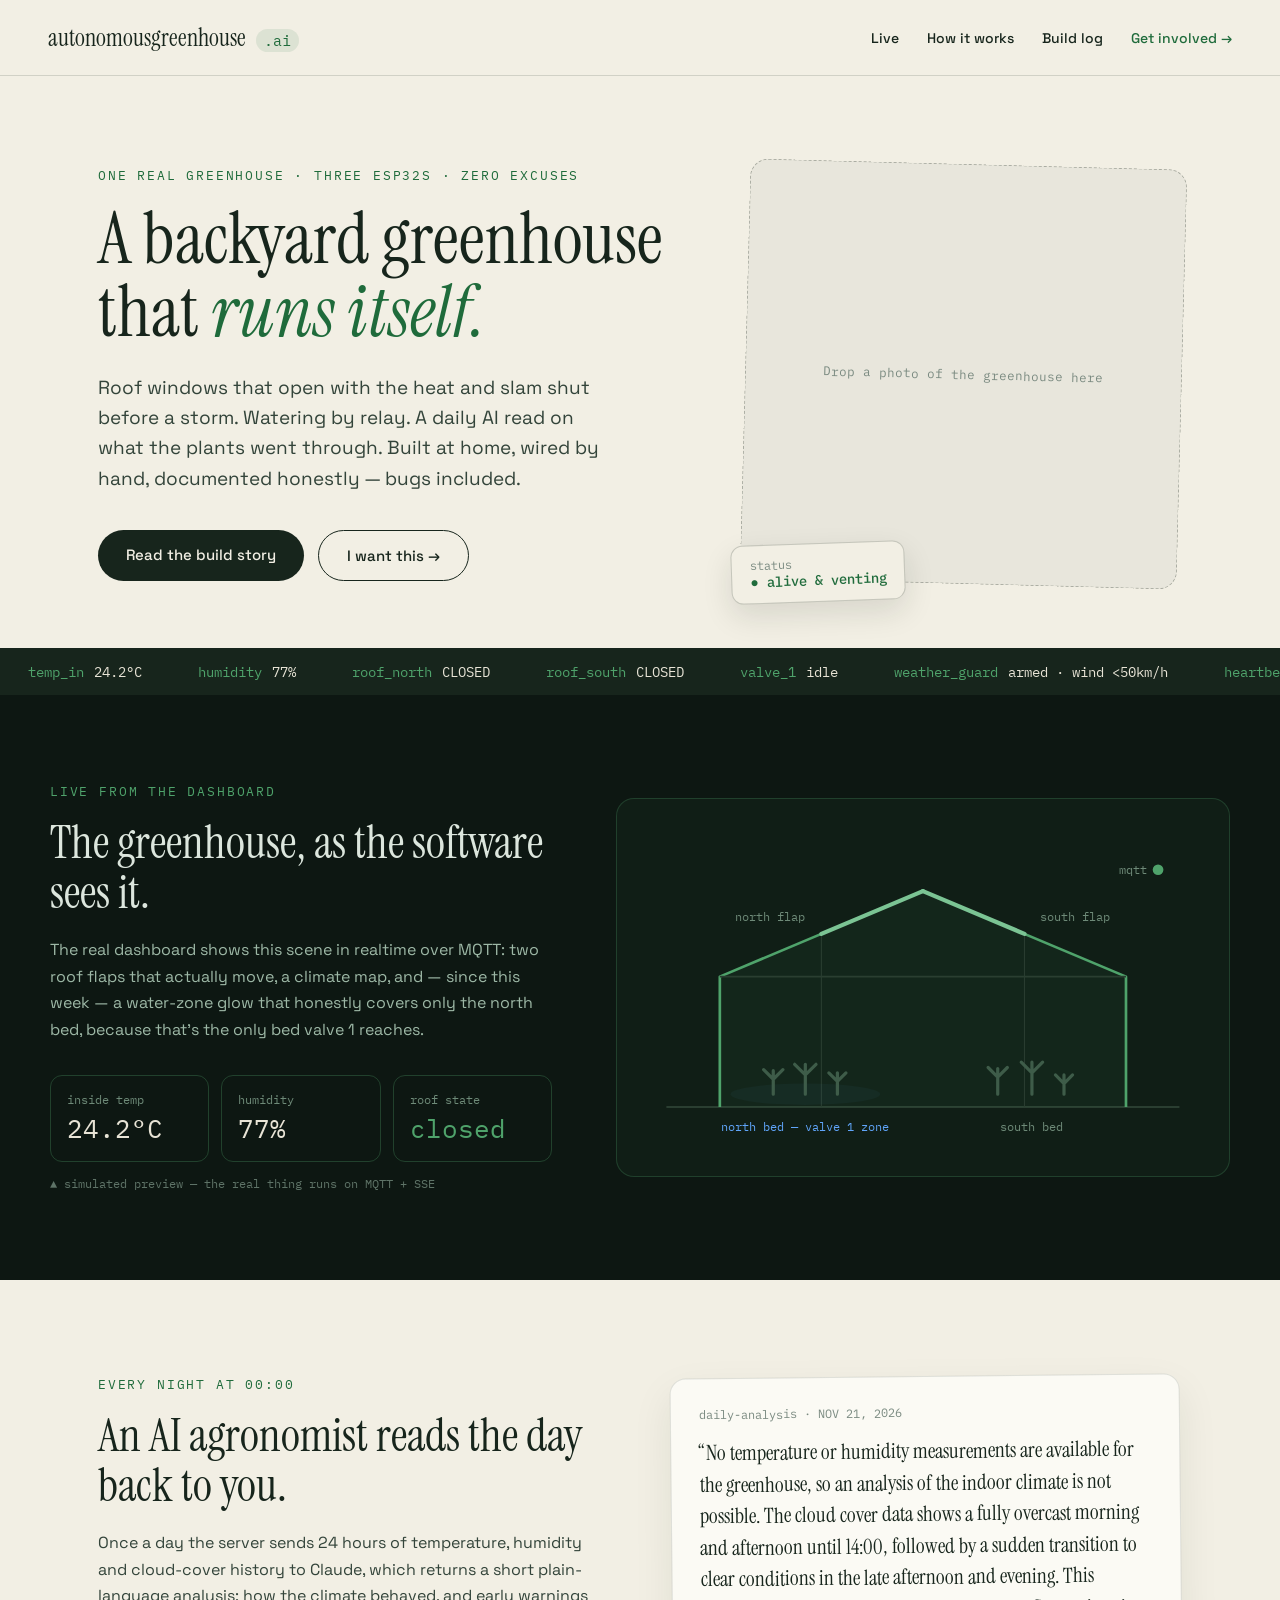
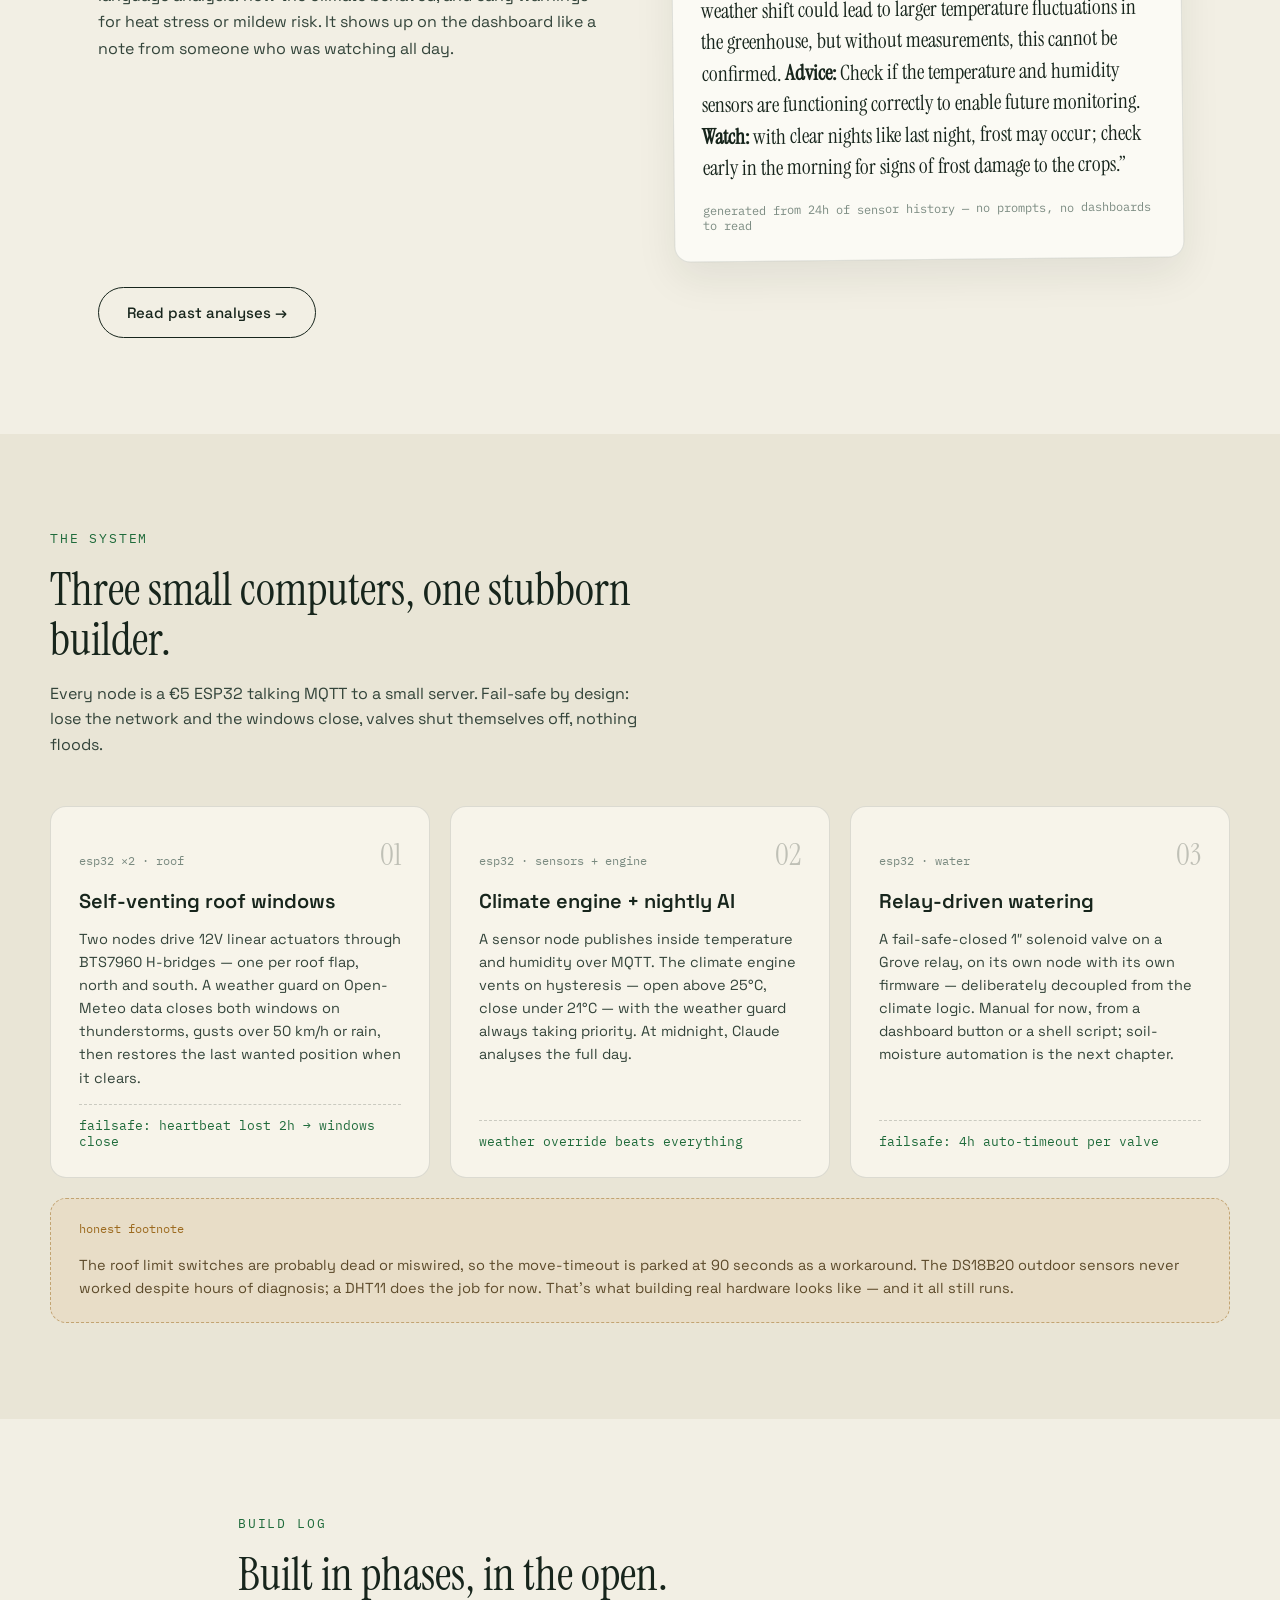
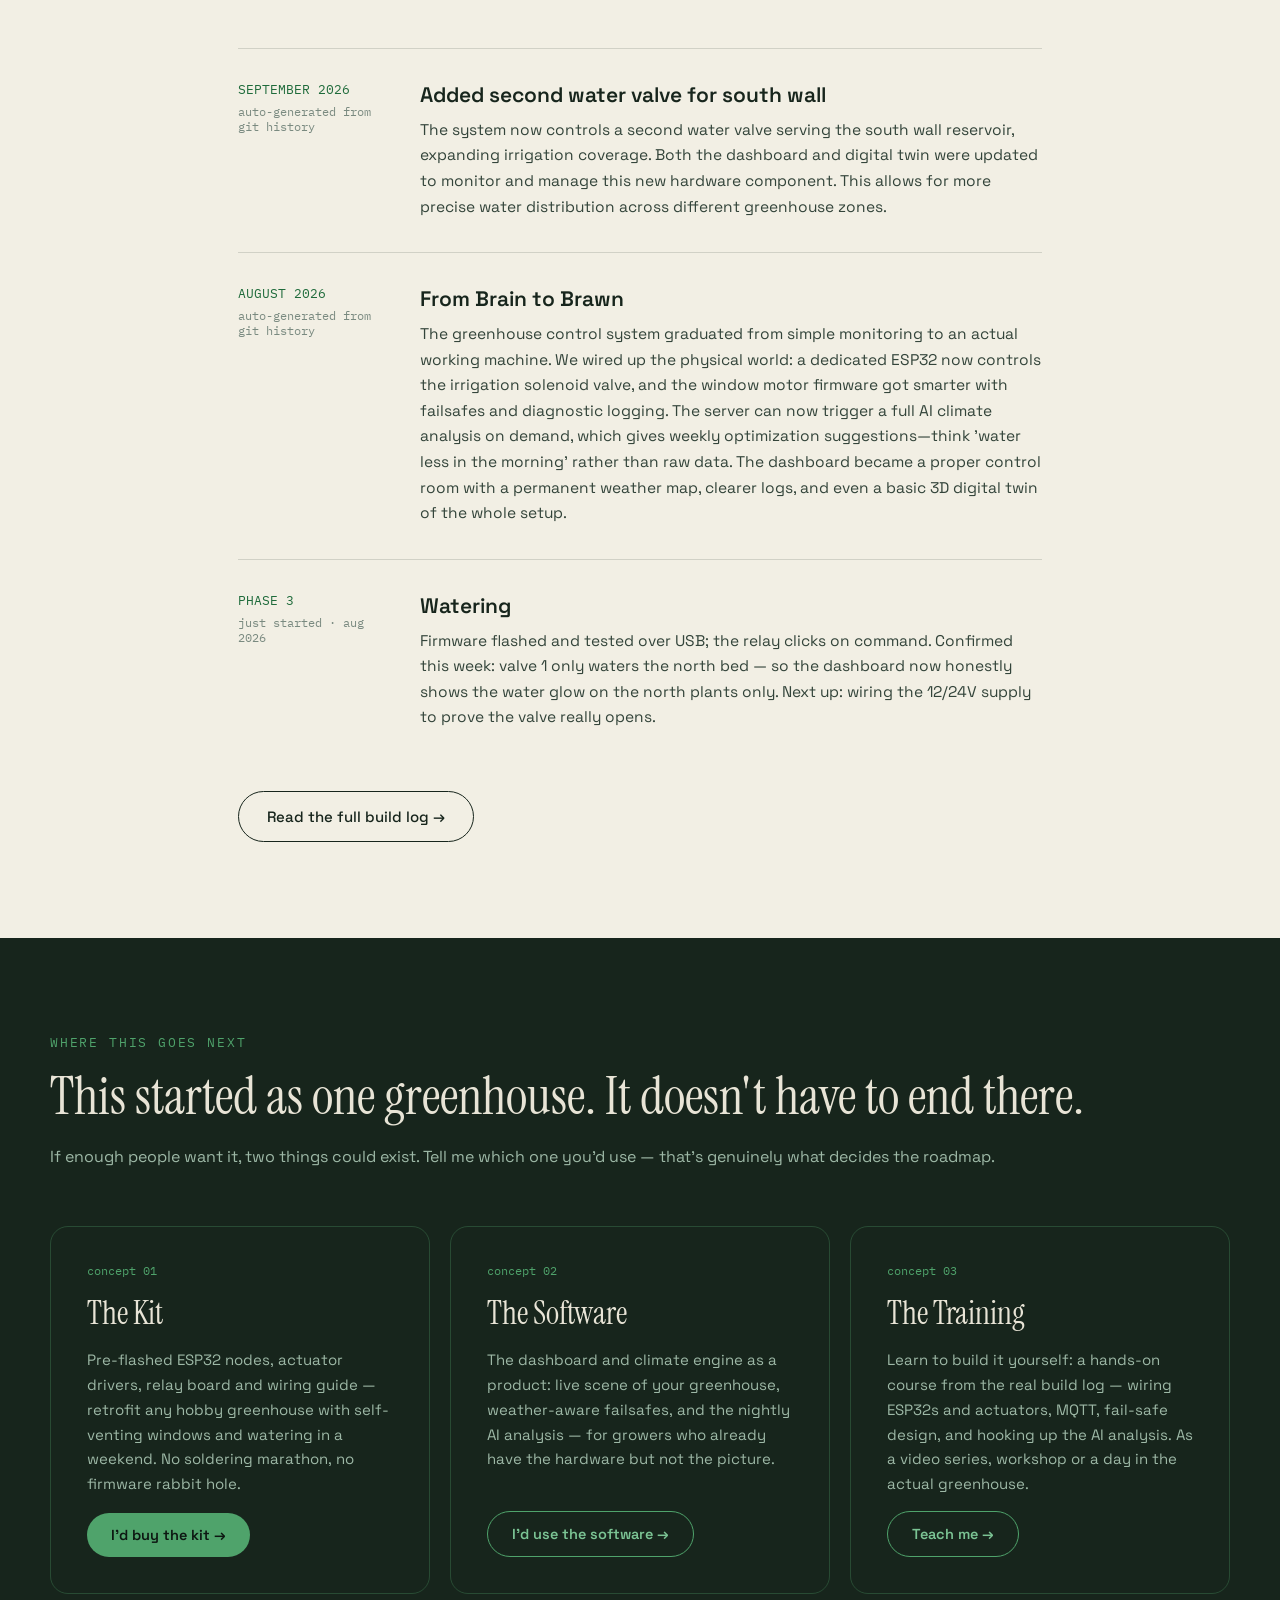
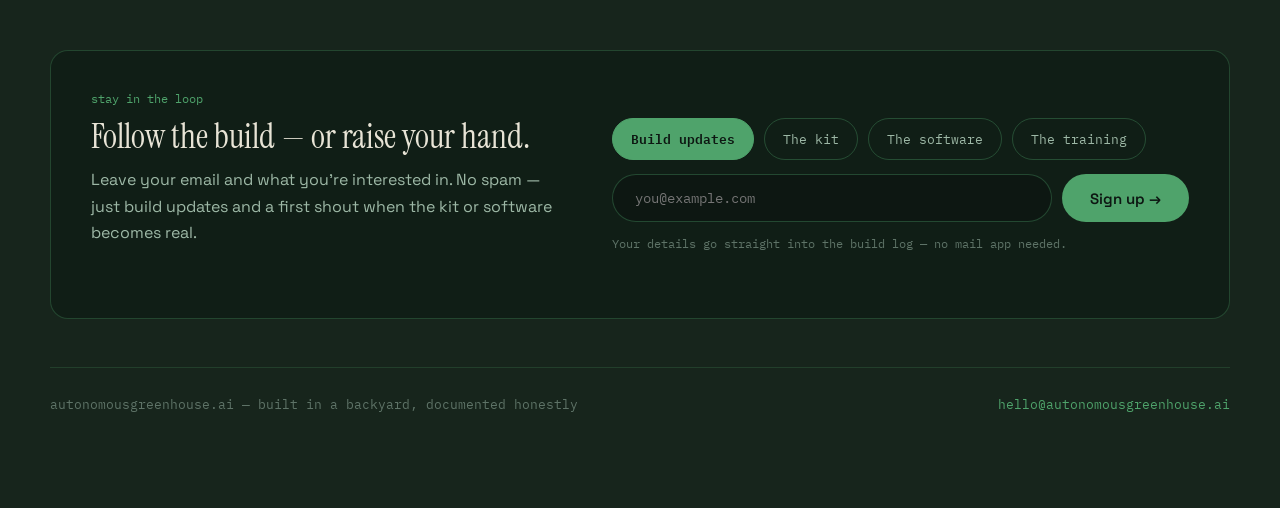
==== index.html @ 5a62bee2 "Daily AI analysis: NOV 21, 2026" ====
<!doctype html>
<html lang="en">
<head>
<meta charset="utf-8">
<meta name="viewport" content="width=device-width, initial-scale=1">
<title>autonomousgreenhouse.ai — a greenhouse that runs itself</title>
<meta name="description" content="A backyard greenhouse that runs itself: roof windows that open with the heat and close before a storm, relay-driven watering, and a daily AI read on what the plants went through. Built at home with three ESP32s, documented honestly — bugs included.">
<link rel="canonical" href="https://autonomousgreenhouse.ai/">
<meta property="og:type" content="website">
<meta property="og:site_name" content="autonomousgreenhouse.ai">
<meta property="og:url" content="https://autonomousgreenhouse.ai/">
<meta property="og:title" content="autonomousgreenhouse.ai — a greenhouse that runs itself">
<meta property="og:description" content="A backyard greenhouse that runs itself: roof windows that open with the heat and close before a storm, relay-driven watering, and a daily AI read on what the plants went through. Built at home with three ESP32s, documented honestly — bugs included.">
<meta name="twitter:card" content="summary">
<meta name="twitter:title" content="autonomousgreenhouse.ai — a greenhouse that runs itself">
<meta name="twitter:description" content="A backyard greenhouse that runs itself: roof windows that open with the heat and close before a storm, relay-driven watering, and a daily AI read on what the plants went through.">
<link rel="icon" href="favicon.svg" type="image/svg+xml">
<link rel="preconnect" href="https://fonts.googleapis.com">
<link href="https://fonts.googleapis.com/css2?family=Instrument+Serif:ital@0;1&family=Space+Grotesk:wght@400;500;600&family=IBM+Plex+Mono:wght@400;500&display=swap" rel="stylesheet">
<link rel="stylesheet" href="css/style.css">
<script type="application/ld+json">
{
  "@context": "https://schema.org",
  "@type": "WebSite",
  "name": "autonomousgreenhouse.ai",
  "url": "https://autonomousgreenhouse.ai/",
  "description": "A backyard greenhouse that runs itself: roof windows that open with the heat and close before a storm, relay-driven watering, and a daily AI read on what the plants went through. Built at home with three ESP32s, documented honestly — bugs included.",
  "inLanguage": "en",
  "author": {
    "@type": "Person",
    "name": "autonomousgreenhouse.ai builder",
    "email": "hello@autonomousgreenhouse.ai"
  }
}
</script>
</head>
<body>

<!-- ============ NAV ============ -->
<nav class="nav">
  <div class="wordmark"><span class="wordmark-serif">autonomousgreenhouse</span><span class="wordmark-pill">.ai</span></div>
  <div class="nav-links">
    <a href="#live">Live</a>
    <a href="#how">How it works</a>
    <a href="#log">Build log</a>
    <a href="#future" class="accent">Get involved &rarr;</a>
  </div>
</nav>

<!-- ============ HERO ============ -->
<section class="hero">
  <div class="hero-grid">
    <div>
      <div class="eyebrow">One real greenhouse &middot; three ESP32s &middot; zero excuses</div>
      <h1>A backyard greenhouse that <em>runs itself.</em></h1>
      <p class="lead">Roof windows that open with the heat and slam shut before a storm. Watering by relay. A daily AI read on what the plants went through. Built at home, wired by hand, documented honestly — bugs included.</p>
      <div class="cta-row">
        <a href="#log" class="btn btn-solid">Read the build story</a>
        <a href="#future" class="btn btn-outline">I want this &rarr;</a>
      </div>
    </div>
    <div class="hero-photo-wrap">
      <div class="hero-photo-frame">
        <div class="img-placeholder" data-caption="Drop a photo of the greenhouse here"></div>
      </div>
      <div class="status-badge">
        <div class="status-badge-k">status</div>
        <div class="status-badge-v">&#9679; alive &amp; venting</div>
      </div>
    </div>
  </div>
</section>

<!-- ============ TICKER ============ -->
<div class="ticker">
  <div class="ticker-track" id="ticker-track">
    <!-- populated by js/main.js, duplicated for seamless loop -->
  </div>
</div>

<!-- ============ LIVE SCENE ============ -->
<section id="live" class="live-scene">
  <div class="live-grid">
    <div>
      <div class="eyebrow eyebrow-dark">Live from the dashboard</div>
      <h2>The greenhouse, as the software sees it.</h2>
      <p class="body-dark">The real dashboard shows this scene in realtime over MQTT: two roof flaps that actually move, a climate map, and — since this week — a water-zone glow that honestly covers only the north bed, because that's the only bed valve&nbsp;1 reaches.</p>
      <div class="metrics-row">
        <div class="metric-tile">
          <div class="metric-k">inside temp</div>
          <div class="metric-v" id="metric-temp">–°C</div>
        </div>
        <div class="metric-tile">
          <div class="metric-k">humidity</div>
          <div class="metric-v" id="metric-hum">–%</div>
        </div>
        <div class="metric-tile">
          <div class="metric-k">roof state</div>
          <div class="metric-v metric-v-accent" id="metric-roof">–</div>
        </div>
      </div>
      <div class="sim-note">&#9650; simulated preview — the real thing runs on MQTT + SSE</div>
    </div>
    <div class="scene-panel">
      <svg viewBox="0 0 520 300" class="scene-svg" role="img" aria-labelledby="scene-svg-title scene-svg-desc">
        <title id="scene-svg-title">Live greenhouse dashboard scene</title>
        <desc id="scene-svg-desc">Diagram of the greenhouse roof with north and south flaps, a water zone over the north bed fed by valve 1, and an MQTT connection indicator.</desc>
        <line x1="20" y1="262" x2="500" y2="262" stroke="#2A3E31" stroke-width="2"/>
        <path d="M70 262 L70 140 L260 60 L450 140 L450 262" fill="rgba(79,163,107,0.06)" stroke="#4FA36B" stroke-width="2.5" stroke-linejoin="round"/>
        <line x1="70" y1="140" x2="450" y2="140" stroke="#2A3E31" stroke-width="1.5"/>
        <line x1="165" y1="100" x2="165" y2="262" stroke="#2A3E31" stroke-width="1"/>
        <line x1="355" y1="100" x2="355" y2="262" stroke="#2A3E31" stroke-width="1"/>
        <g id="flap-north" transform="rotate(0 260 60)"><line x1="260" y1="60" x2="165" y2="100" stroke="#7BC494" stroke-width="4" stroke-linecap="round"/></g>
        <g id="flap-south" transform="rotate(0 260 60)"><line x1="260" y1="60" x2="355" y2="100" stroke="#7BC494" stroke-width="4" stroke-linecap="round"/></g>
        <text x="150" y="88" fill="#6E8A78" font-family="IBM Plex Mono" font-size="11" text-anchor="end">north flap</text>
        <text x="370" y="88" fill="#6E8A78" font-family="IBM Plex Mono" font-size="11">south flap</text>
        <ellipse id="water-glow" cx="150" cy="250" rx="70" ry="10" fill="rgba(96,165,250,0.04)"/>
        <g id="water-drip" class="drip" opacity="0">
          <circle cx="130" cy="228" r="3" fill="#60A5FA"/><circle cx="155" cy="222" r="3" fill="#60A5FA"/><circle cx="178" cy="230" r="3" fill="#60A5FA"/>
        </g>
        <g stroke="#3E5C49" stroke-width="3" stroke-linecap="round">
          <path d="M120 250 v-22 M120 236 l-9 -9 M120 236 l9 -9"/>
          <path d="M150 250 v-28 M150 232 l-10 -10 M150 232 l10 -10"/>
          <path d="M180 250 v-20 M180 238 l-8 -8 M180 238 l8 -8"/>
        </g>
        <g stroke="#3E5C49" stroke-width="3" stroke-linecap="round">
          <path d="M330 250 v-24 M330 234 l-9 -9 M330 234 l9 -9"/>
          <path d="M362 250 v-30 M362 230 l-10 -10 M362 230 l10 -10"/>
          <path d="M392 250 v-18 M392 240 l-8 -8 M392 240 l8 -8"/>
        </g>
        <text x="150" y="284" fill="#60A5FA" font-family="IBM Plex Mono" font-size="11" text-anchor="middle">north bed — valve 1 zone</text>
        <text x="362" y="284" fill="#6E8A78" font-family="IBM Plex Mono" font-size="11" text-anchor="middle">south bed</text>
        <circle cx="480" cy="40" r="5" fill="#4FA36B" class="mqtt-dot"/>
        <text x="470" y="44" fill="#6E8A78" font-family="IBM Plex Mono" font-size="11" text-anchor="end">mqtt</text>
      </svg>
    </div>
  </div>
</section>

<!-- ============ AI ANALYSIS ============ -->
<section class="ai-analysis">
  <div class="ai-grid">
    <div>
      <div class="eyebrow">Every night at 00:00</div>
      <h2>An AI agronomist reads the day back to you.</h2>
      <p class="body-light">Once a day the server sends 24 hours of temperature, humidity and cloud-cover history to Claude, which returns a short plain-language analysis: how the climate behaved, and early warnings for heat stress or mildew risk. It shows up on the dashboard like a note from someone who was watching all day.</p>
    </div>
    <!-- LATEST-ANALYSIS-START — kas/scripts/daily-analysis-site-update.mjs keeps this in sync with the newest row of ai-analyses.html -->
    <div class="ai-card" data-auto-ts="1795219210900">
      <div class="ai-card-head">
        <div class="ai-card-tag">daily-analysis &middot; NOV 21, 2026</div>
      </div>
      <p class="ai-quote">&ldquo;No temperature or humidity measurements are available for the greenhouse, so an analysis of the indoor climate is not possible. The cloud cover data shows a fully overcast morning and afternoon until 14:00, followed by a sudden transition to clear conditions in the late afternoon and evening. This weather shift could lead to larger temperature fluctuations in the greenhouse, but without measurements, this cannot be confirmed. <strong>Advice:</strong> Check if the temperature and humidity sensors are functioning correctly to enable future monitoring. <strong>Watch:</strong> with clear nights like last night, frost may occur; check early in the morning for signs of frost damage to the crops.&rdquo;</p>
      <div class="ai-card-foot">generated from 24h of sensor history — no prompts, no dashboards to read</div>
    </div>
<!-- LATEST-ANALYSIS-END -->
  </div>
  <div class="log-more">
    <a href="ai-analyses.html" class="btn btn-outline">Read past analyses &rarr;</a>
  </div>
</section>

<!-- ============ HOW IT WORKS ============ -->
<section id="how" class="how-it-works">
  <div class="section-inner">
    <div class="eyebrow">The system</div>
    <h2 class="how-title">Three small computers, one stubborn builder.</h2>
    <p class="how-lead">Every node is a &euro;5 ESP32 talking MQTT to a small server. Fail-safe by design: lose the network and the windows close, valves shut themselves off, nothing floods.</p>
    <div class="node-grid">
      <div class="node-card">
        <div class="node-card-top"><div class="node-tag">esp32 &times;2 &middot; roof</div><div class="node-num">01</div></div>
        <div class="node-title">Self-venting roof windows</div>
        <p class="node-body">Two nodes drive 12V linear actuators through BTS7960 H-bridges — one per roof flap, north and south. A weather guard on Open-Meteo data closes both windows on thunderstorms, gusts over 50&nbsp;km/h or rain, then restores the last wanted position when it clears.</p>
        <div class="node-safety">failsafe: heartbeat lost 2h &rarr; windows close</div>
      </div>
      <div class="node-card">
        <div class="node-card-top"><div class="node-tag">esp32 &middot; sensors + engine</div><div class="node-num">02</div></div>
        <div class="node-title">Climate engine + nightly AI</div>
        <p class="node-body">A sensor node publishes inside temperature and humidity over MQTT. The climate engine vents on hysteresis — open above 25&deg;C, close under 21&deg;C — with the weather guard always taking priority. At midnight, Claude analyses the full day.</p>
        <div class="node-safety">weather override beats everything</div>
      </div>
      <div class="node-card">
        <div class="node-card-top"><div class="node-tag">esp32 &middot; water</div><div class="node-num">03</div></div>
        <div class="node-title">Relay-driven watering</div>
        <p class="node-body">A fail-safe-closed 1&Prime; solenoid valve on a Grove relay, on its own node with its own firmware — deliberately decoupled from the climate logic. Manual for now, from a dashboard button or a shell script; soil-moisture automation is the next chapter.</p>
        <div class="node-safety">failsafe: 4h auto-timeout per valve</div>
      </div>
    </div>
    <div class="honest-footnote">
      <div class="honest-footnote-tag">honest footnote</div>
      <p>The roof limit switches are probably dead or miswired, so the move-timeout is parked at 90 seconds as a workaround. The DS18B20 outdoor sensors never worked despite hours of diagnosis; a DHT11 does the job for now. That's what building real hardware looks like — and it all still runs.</p>
    </div>
  </div>
</section>

<!-- ============ BUILD LOG ============ -->
<section id="log" class="build-log">
  <div class="eyebrow">Build log</div>
  <h2 class="build-log-title">Built in phases, in the open.</h2>
  <div class="phase-list">
    <!-- LATEST-3-START — kas/scripts/monthly-site-update.mjs keeps this in sync with the first 3 rows of build-log.html -->
    <div class="phase-row" data-auto-month="2026-09">
      <div>
        <div class="phase-tag">SEPTEMBER 2026</div>
        <div class="phase-status">auto-generated from git history</div>
      </div>
      <div>
        <div class="phase-title">Added second water valve for south wall</div>
        <p class="phase-body">The system now controls a second water valve serving the south wall reservoir, expanding irrigation coverage. Both the dashboard and digital twin were updated to monitor and manage this new hardware component. This allows for more precise water distribution across different greenhouse zones.</p>
      </div>
    </div>
    <div class="phase-row" data-auto-month="2026-08">
      <div>
        <div class="phase-tag">AUGUST 2026</div>
        <div class="phase-status">auto-generated from git history</div>
      </div>
      <div>
        <div class="phase-title">From Brain to Brawn</div>
        <p class="phase-body">The greenhouse control system graduated from simple monitoring to an actual working machine. We wired up the physical world: a dedicated ESP32 now controls the irrigation solenoid valve, and the window motor firmware got smarter with failsafes and diagnostic logging. The server can now trigger a full AI climate analysis on demand, which gives weekly optimization suggestions—think 'water less in the morning' rather than raw data. The dashboard became a proper control room with a permanent weather map, clearer logs, and even a basic 3D digital twin of the whole setup.</p>
      </div>
    </div>
    <div class="phase-row">
      <div>
        <div class="phase-tag">PHASE 3</div>
        <div class="phase-status">just started &middot; aug 2026</div>
      </div>
      <div>
        <div class="phase-title">Watering</div>
        <p class="phase-body">Firmware flashed and tested over USB; the relay clicks on command. Confirmed this week: valve 1 only waters the north bed — so the dashboard now honestly shows the water glow on the north plants only. Next up: wiring the 12/24V supply to prove the valve really opens.</p>
      </div>
    </div>
<!-- LATEST-3-END -->
  </div>
  <div class="log-more">
    <a href="build-log.html" class="btn btn-outline">Read the full build log &rarr;</a>
  </div>
</section>

<!-- ============ FUTURE / CTA ============ -->
<section id="future" class="future">
  <div class="future-intro">
    <div class="eyebrow eyebrow-dark">Where this goes next</div>
    <h2>This started as one greenhouse. It doesn't have to end there.</h2>
    <p class="body-dark">If enough people want it, two things could exist. Tell me which one you'd use — that's genuinely what decides the roadmap.</p>
  </div>
  <div class="concept-grid">
    <div class="concept-card">
      <div class="concept-tag">concept 01</div>
      <div class="concept-title">The Kit</div>
      <p class="concept-body">Pre-flashed ESP32 nodes, actuator drivers, relay board and wiring guide — retrofit any hobby greenhouse with self-venting windows and watering in a weekend. No soldering marathon, no firmware rabbit hole.</p>
      <button type="button" class="btn btn-dark-solid concept-cta" data-interest="The kit">I'd buy the kit &rarr;</button>
    </div>
    <div class="concept-card">
      <div class="concept-tag">concept 02</div>
      <div class="concept-title">The Software</div>
      <p class="concept-body">The dashboard and climate engine as a product: live scene of your greenhouse, weather-aware failsafes, and the nightly AI analysis — for growers who already have the hardware but not the picture.</p>
      <button type="button" class="btn btn-dark-outline concept-cta" data-interest="The software">I'd use the software &rarr;</button>
    </div>
    <div class="concept-card">
      <div class="concept-tag">concept 03</div>
      <div class="concept-title">The Training</div>
      <p class="concept-body">Learn to build it yourself: a hands-on course from the real build log — wiring ESP32s and actuators, MQTT, fail-safe design, and hooking up the AI analysis. As a video series, workshop or a day in the actual greenhouse.</p>
      <button type="button" class="btn btn-dark-outline concept-cta" data-interest="The training">Teach me &rarr;</button>
    </div>
  </div>

  <div id="signup" class="signup-panel">
    <div class="signup-grid">
      <div>
        <div class="signup-tag">stay in the loop</div>
        <div class="signup-title">Follow the build — or raise your hand.</div>
        <p class="body-dark">Leave your email and what you're interested in. No spam — just build updates and a first shout when the kit or software becomes real.</p>
      </div>
      <div id="signup-form-wrap">
        <form id="signup-form" name="signup" method="POST" data-netlify="true" netlify-honeypot="bot-field">
          <input type="hidden" name="form-name" value="signup">
          <p style="position:absolute;left:-9999px;">
            <label>Don't fill this out if you're human: <input name="bot-field"></label>
          </p>
          <input type="hidden" name="interest" id="signup-interest" value="Build updates">
          <div class="interest-row" id="interest-row">
            <button type="button" class="interest-chip active" data-interest="Build updates">Build updates</button>
            <button type="button" class="interest-chip" data-interest="The kit">The kit</button>
            <button type="button" class="interest-chip" data-interest="The software">The software</button>
            <button type="button" class="interest-chip" data-interest="The training">The training</button>
          </div>
          <div class="email-row">
            <input id="signup-email" name="email" type="email" placeholder="you@example.com" autocomplete="email" required>
            <button type="submit" id="signup-submit" class="btn btn-green-solid">Sign up &rarr;</button>
          </div>
          <div class="form-note" id="signup-note">Your details go straight into the build log — no mail app needed.</div>
        </form>
        <div id="signup-confirm" class="signup-confirm" hidden>
          <div class="signup-confirm-title">You're on the list &#127793;</div>
          <div class="signup-confirm-line" id="signup-confirm-line"></div>
        </div>
      </div>

      <!-- Static duplicate for Netlify's form-detection (no build step to render JS-added fields) -->
      <form name="signup" data-netlify="true" netlify-honeypot="bot-field" hidden>
        <input type="hidden" name="form-name" value="signup">
        <input name="bot-field">
        <input type="email" name="email">
        <input type="text" name="interest">
      </form>
    </div>
  </div>

  <div class="footer-row">
    <div>autonomousgreenhouse.ai — built in a backyard, documented honestly</div>
    <a href="mailto:hello@autonomousgreenhouse.ai">hello@autonomousgreenhouse.ai</a>
  </div>
</section>

<script src="js/main.js"></script>
</body>
</html>
---- css/style.css ----
/* ===== design tokens ===== */
:root {
  --bg-paper: #F2EFE4;
  --bg-alt: #E9E5D6;
  --card-light: #F7F4EA;
  --card-light-2: #FBFAF4;
  --text-primary: #17251C;
  --text-secondary: #33443A;
  --text-muted: #7A8A80;
  --green: #1F6B3B;
  --green-dark: #0E4A26;
  --panel-dark: #0D1712;
  --panel-dark-2: #101E16;
  --dark-section: #17251C;
  --green-on-dark: #4FA36B;
  --green-light: #7BC494;
  --text-on-dark: #E8E4D6;
  --text-on-dark-2: #DCE6DD;
  --muted-on-dark: #9DB8A6;
  --muted-on-dark-2: #6E8A78;
  --muted-on-dark-3: #5E7367;
  --stem-green: #3E5C49;
  --water-blue: #60A5FA;
  --amber-bg: rgba(224,164,88,.12);
  --amber-text: #9C6A1F;
  --amber-body: #5C4A2A;
  --border-light: rgba(23,37,28,.15);
  --border-light-2: rgba(23,37,28,.12);
  --border-dark: rgba(79,163,107,.3);
  --border-dark-2: rgba(79,163,107,.25);
}

* { box-sizing: border-box; }
html, body { margin: 0; padding: 0; background: var(--bg-paper); }
body {
  font-family: 'Space Grotesk', sans-serif;
  color: var(--text-primary);
  min-width: 0;
}
a { color: var(--green); text-decoration-color: rgba(31,107,59,.4); }
a:hover { color: var(--green-dark); }
::selection { background: var(--green); color: var(--bg-paper); }
h1, h2, p { margin: 0; }

@keyframes tickscroll { from { transform: translateX(0); } to { transform: translateX(-50%); } }
@keyframes drip { 0%, 100% { opacity: 0; transform: translateY(0); } 20% { opacity: .9; } 80% { opacity: 0; transform: translateY(14px); } }
@keyframes pulse { 0%, 100% { opacity: .35; } 50% { opacity: .9; } }

.eyebrow {
  font-family: 'IBM Plex Mono', monospace;
  font-size: 13px;
  letter-spacing: .14em;
  text-transform: uppercase;
  color: var(--green);
  margin-bottom: 18px;
}
.eyebrow-dark { color: var(--green-on-dark); }

/* ===== nav ===== */
.nav {
  display: flex;
  justify-content: space-between;
  align-items: center;
  padding: 22px 48px;
  border-bottom: 1px solid var(--border-light);
  flex-wrap: wrap;
  gap: 12px;
}
.wordmark { display: flex; align-items: baseline; gap: 10px; }
.wordmark-serif { font-family: 'Instrument Serif', serif; font-size: 24px; }
.wordmark-pill {
  font-family: 'IBM Plex Mono', monospace;
  font-size: 15px;
  color: var(--green);
  background: rgba(31,107,59,.1);
  padding: 2px 8px;
  border-radius: 99px;
}
.nav-links { display: flex; gap: 28px; font-size: 14px; font-weight: 500; }
.nav-links a { text-decoration: none; color: var(--text-primary); }
.nav-links a.accent { color: var(--green); }

/* ===== hero ===== */
.hero { padding: 88px 48px 64px; max-width: 1180px; margin: 0 auto; }
.hero-grid { display: grid; grid-template-columns: 1.15fr .85fr; gap: 56px; align-items: center; }
.hero h1 {
  font-family: 'Instrument Serif', serif;
  font-weight: 400;
  font-size: 72px;
  line-height: 1.02;
  margin: 0 0 24px;
  text-wrap: balance;
}
.hero h1 em { color: var(--green); font-style: italic; }
.lead { font-size: 19px; line-height: 1.6; max-width: 520px; margin: 0 0 36px; color: var(--text-secondary); }
.cta-row { display: flex; gap: 14px; flex-wrap: wrap; }
.btn { display: inline-block; text-decoration: none; padding: 15px 28px; border-radius: 99px; font-weight: 500; font-size: 15px; cursor: pointer; border: none; }
.btn-solid { background: var(--text-primary); color: var(--bg-paper); }
.btn-solid:hover { background: var(--green); color: var(--bg-paper); }
.btn-outline { border: 1.5px solid var(--text-primary); color: var(--text-primary); background: transparent; }
.btn-outline:hover { border-color: var(--green); color: var(--green); }

.hero-photo-wrap { position: relative; }
.hero-photo-frame { position: relative; width: 100%; height: 420px; transform: rotate(1.5deg); }
.status-badge {
  position: absolute; bottom: -18px; left: -14px;
  background: var(--bg-paper);
  border: 1px solid rgba(23,37,28,.2);
  border-radius: 12px;
  padding: 12px 18px;
  transform: rotate(-2deg);
  box-shadow: 0 12px 30px rgba(23,37,28,.12);
}
.status-badge-k { font-family: 'IBM Plex Mono', monospace; font-size: 12px; color: var(--text-muted); }
.status-badge-v { font-family: 'IBM Plex Mono', monospace; font-size: 14px; color: var(--green); font-weight: 500; }

.img-placeholder {
  width: 100%; height: 100%;
  border-radius: 18px;
  border: 1.5px dashed rgba(23,37,28,.3);
  background: rgba(23,37,28,.04);
  display: flex; align-items: center; justify-content: center;
  text-align: center;
  color: var(--text-muted);
  font-family: 'IBM Plex Mono', monospace;
  font-size: 12.5px;
  padding: 16px;
}
.img-placeholder::before { content: attr(data-caption); max-width: 80%; }

/* ===== ticker ===== */
.ticker { background: var(--dark-section); overflow: hidden; padding: 14px 0; border-top: 1px solid var(--dark-section); }
.ticker-track {
  display: flex; width: max-content;
  animation: tickscroll 28s linear infinite;
  font-family: 'IBM Plex Mono', monospace;
  font-size: 14px; color: var(--muted-on-dark);
}
.ticker-item { display: flex; align-items: center; gap: 10px; padding: 0 28px; white-space: nowrap; }
.ticker-item .k { color: var(--green-on-dark); }
.ticker-item .v { color: var(--text-on-dark); }

/* ===== live scene ===== */
.live-scene { background: var(--panel-dark); padding: 88px 48px; color: #DCE6DD; }
.live-grid { max-width: 1180px; margin: 0 auto; display: grid; grid-template-columns: .9fr 1.1fr; gap: 64px; align-items: center; }
.live-scene h2 { font-family: 'Instrument Serif', serif; font-weight: 400; font-size: 46px; line-height: 1.08; margin: 0 0 20px; }
.body-dark { font-size: 16px; line-height: 1.65; color: var(--muted-on-dark); margin: 0 0 32px; }
.metrics-row { display: grid; grid-template-columns: repeat(3, 1fr); gap: 12px; }
.metric-tile { border: 1px solid var(--border-dark); border-radius: 12px; padding: 16px; }
.metric-k { font-family: 'IBM Plex Mono', monospace; font-size: 12px; color: var(--muted-on-dark-2); }
.metric-v { font-family: 'IBM Plex Mono', monospace; font-size: 26px; color: var(--text-on-dark); margin-top: 4px; }
.metric-v-accent { color: var(--green-on-dark); }
.sim-note { margin-top: 14px; font-family: 'IBM Plex Mono', monospace; font-size: 12px; color: var(--muted-on-dark-3); }
.scene-panel { background: var(--panel-dark-2); border: 1px solid var(--border-dark-2); border-radius: 18px; padding: 28px; }
.scene-svg { width: 100%; display: block; }
.mqtt-dot { animation: pulse 2s ease-in-out infinite; }
.drip { animation: drip 2.4s ease-in-out infinite; }

/* ===== AI analysis ===== */
.ai-analysis { padding: 96px 48px; max-width: 1180px; margin: 0 auto; }
.ai-grid { display: grid; grid-template-columns: 1fr 1fr; gap: 64px; align-items: start; }
.ai-analysis h2 { font-family: 'Instrument Serif', serif; font-weight: 400; font-size: 46px; line-height: 1.08; margin: 0 0 20px; }
.body-light { font-size: 16px; line-height: 1.65; color: var(--text-secondary); margin: 0; }
.ai-card {
  background: var(--card-light-2);
  border: 1px solid var(--border-light-2);
  border-radius: 16px;
  padding: 28px;
  box-shadow: 0 16px 40px rgba(23,37,28,.08);
  transform: rotate(-.6deg);
}
.ai-card-head { display: flex; justify-content: space-between; align-items: center; margin-bottom: 16px; }
.ai-card-tag { font-family: 'IBM Plex Mono', monospace; font-size: 12px; color: var(--text-muted); }
.ai-card-pill { font-family: 'IBM Plex Mono', monospace; font-size: 12px; background: var(--amber-bg); color: var(--amber-text); padding: 2px 10px; border-radius: 99px; }
.ai-quote { font-family: 'Instrument Serif', serif; font-size: 21px; line-height: 1.5; margin: 0; color: var(--text-primary); }
.ai-card-foot { margin-top: 18px; font-family: 'IBM Plex Mono', monospace; font-size: 12px; color: var(--text-muted); }
.analysis-quote { font-family: 'Instrument Serif', serif; font-size: 19px; line-height: 1.5; margin: 0; color: var(--text-primary); }
.analysis-quote strong { font-family: 'Space Grotesk', sans-serif; font-weight: 600; }

/* ===== how it works ===== */
.how-it-works { background: var(--bg-alt); padding: 96px 48px; }
.section-inner { max-width: 1180px; margin: 0 auto; }
.how-title { font-family: 'Instrument Serif', serif; font-weight: 400; font-size: 46px; line-height: 1.08; margin: 0 0 16px; max-width: 640px; }
.how-lead { font-size: 16px; line-height: 1.6; color: var(--text-secondary); max-width: 600px; margin: 0 0 48px; }
.node-grid { display: grid; grid-template-columns: repeat(3, 1fr); gap: 20px; }
.node-card { background: var(--card-light); border: 1px solid var(--border-light-2); border-radius: 16px; padding: 28px; display: flex; flex-direction: column; gap: 14px; }
.node-card-top { display: flex; justify-content: space-between; align-items: baseline; }
.node-tag { font-family: 'IBM Plex Mono', monospace; font-size: 12px; color: var(--text-muted); }
.node-num { font-family: 'Instrument Serif', serif; font-size: 30px; color: rgba(23,37,28,.25); }
.node-title { font-size: 20px; font-weight: 600; }
.node-body { font-size: 14.5px; line-height: 1.6; color: var(--text-secondary); margin: 0; }
.node-safety { margin-top: auto; border-top: 1px dashed rgba(23,37,28,.2); padding-top: 12px; font-family: 'IBM Plex Mono', monospace; font-size: 12.5px; color: var(--green); }
.honest-footnote {
  margin-top: 20px;
  border: 1.5px dashed rgba(156,106,31,.5);
  border-radius: 16px;
  padding: 22px 28px;
  display: flex; gap: 18px; align-items: baseline;
  background: var(--amber-bg);
  flex-wrap: wrap;
}
.honest-footnote-tag { font-family: 'IBM Plex Mono', monospace; font-size: 12px; color: var(--amber-text); white-space: nowrap; }
.honest-footnote p { font-size: 14.5px; line-height: 1.6; color: var(--amber-body); }

/* ===== build log ===== */
.build-log { padding: 96px 48px; max-width: 900px; margin: 0 auto; }
.build-log-title { font-family: 'Instrument Serif', serif; font-weight: 400; font-size: 46px; line-height: 1.08; margin: 0 0 48px; }
.phase-list { display: flex; flex-direction: column; }
.phase-row { display: grid; grid-template-columns: 150px 1fr; gap: 32px; padding: 32px 0; border-top: 1px solid var(--border-light); }
.phase-tag { font-family: 'IBM Plex Mono', monospace; font-size: 13px; color: var(--green); }
.phase-status { font-family: 'IBM Plex Mono', monospace; font-size: 12px; color: var(--text-muted); margin-top: 6px; }
.phase-title { font-size: 21px; font-weight: 600; margin-bottom: 10px; }
.phase-body { font-size: 15.5px; line-height: 1.65; color: var(--text-secondary); margin: 0; }
.log-photos { margin-top: 28px; display: grid; grid-template-columns: 1fr 1fr; gap: 20px; }
.log-photos .img-placeholder { height: 260px; border-radius: 14px; }
.log-more { margin-top: 28px; }

/* ===== future / cta ===== */
.future { background: var(--dark-section); color: var(--text-on-dark); padding: 96px 48px; }
.future-intro { max-width: 680px; margin: 0 auto 56px; }
.future > * { max-width: 1180px; margin-left: auto; margin-right: auto; }
.future-intro h2 { font-family: 'Instrument Serif', serif; font-weight: 400; font-size: 52px; line-height: 1.06; margin: 0 0 20px; }
.concept-grid { display: grid; grid-template-columns: repeat(3, 1fr); gap: 20px; margin-bottom: 56px; }
.concept-card { border: 1px solid var(--border-dark); border-radius: 18px; padding: 36px; display: flex; flex-direction: column; gap: 14px; }
.concept-tag { font-family: 'IBM Plex Mono', monospace; font-size: 12px; color: var(--green-on-dark); }
.concept-title { font-family: 'Instrument Serif', serif; font-size: 32px; }
.concept-body { font-size: 15px; line-height: 1.65; color: var(--muted-on-dark); margin: 0; }
.btn-dark-solid { margin-top: auto; display: inline-block; background: var(--green-on-dark); color: var(--panel-dark); text-decoration: none; padding: 13px 24px; border-radius: 99px; font-weight: 600; font-size: 14.5px; width: max-content; }
.btn-dark-solid:hover { background: var(--green-light); color: var(--panel-dark); }
.btn-dark-outline { margin-top: auto; display: inline-block; border: 1.5px solid var(--green-on-dark); color: var(--green-light); text-decoration: none; padding: 13px 24px; border-radius: 99px; font-weight: 600; font-size: 14.5px; width: max-content; }
.btn-dark-outline:hover { border-color: var(--green-light); color: var(--text-on-dark-2); }
.concept-cta { font-family: inherit; cursor: pointer; }
.concept-cta.btn-dark-solid { border: none; }
.concept-cta.btn-dark-outline { background: transparent; }

.signup-panel { border: 1px solid var(--border-dark); border-radius: 18px; padding: 40px; background: var(--panel-dark-2); margin-bottom: 48px; }
.signup-grid { display: grid; grid-template-columns: .9fr 1.1fr; gap: 48px; align-items: center; }
.signup-tag { font-family: 'IBM Plex Mono', monospace; font-size: 12px; color: var(--green-on-dark); margin-bottom: 12px; }
.signup-title { font-family: 'Instrument Serif', serif; font-size: 34px; line-height: 1.1; margin-bottom: 12px; }
.interest-row { display: flex; gap: 10px; flex-wrap: wrap; margin-bottom: 14px; }
.interest-chip {
  border-radius: 99px; padding: 9px 18px;
  font-family: 'IBM Plex Mono', monospace; font-size: 12.5px;
  cursor: pointer;
  background: transparent; color: var(--muted-on-dark);
  border: 1.5px solid rgba(79,163,107,.35);
}
.interest-chip.active { background: var(--green-on-dark); color: var(--panel-dark); border-color: var(--green-on-dark); font-weight: 600; }
.email-row { display: flex; gap: 10px; margin-bottom: 14px; flex-wrap: wrap; }
.email-row input {
  flex: 1; min-width: 200px;
  background: var(--panel-dark);
  border: 1.5px solid rgba(79,163,107,.35);
  border-radius: 99px;
  padding: 14px 22px;
  color: var(--text-on-dark);
  font-family: 'IBM Plex Mono', monospace;
  font-size: 14px;
  outline: none;
}
.email-row input:focus { border-color: var(--green-on-dark); }
.btn-green-solid { background: var(--green-on-dark); color: var(--panel-dark); border: none; border-radius: 99px; padding: 14px 28px; font-family: 'Space Grotesk', sans-serif; font-weight: 600; font-size: 15px; }
.btn-green-solid:hover { background: var(--green-light); }
.form-note { font-family: 'IBM Plex Mono', monospace; font-size: 12px; color: var(--muted-on-dark-3); }
.signup-confirm { border: 1.5px dashed rgba(79,163,107,.5); border-radius: 16px; padding: 28px; text-align: center; }
.signup-confirm-title { font-family: 'Instrument Serif', serif; font-size: 26px; color: var(--green-light); margin-bottom: 8px; }
.signup-confirm-line { font-family: 'IBM Plex Mono', monospace; font-size: 13px; color: var(--muted-on-dark); }

.footer-row {
  margin-top: 48px; padding-top: 28px;
  border-top: 1px solid rgba(79,163,107,.2);
  display: flex; justify-content: space-between; align-items: center; flex-wrap: wrap; gap: 8px;
  font-family: 'IBM Plex Mono', monospace; font-size: 13px; color: var(--muted-on-dark-3);
}
.footer-row a { color: var(--green-on-dark); text-decoration: none; }

/* ===== responsive baseline ===== */
@media (max-width: 900px) {
  .nav { padding: 18px 24px; }
  .nav-links { gap: 16px; font-size: 13px; }
  .hero { padding: 56px 24px 40px; }
  .hero-grid { grid-template-columns: 1fr; gap: 40px; }
  .hero h1 { font-size: 44px; }
  .lead { font-size: 17px; max-width: none; }
  .hero-photo-frame { height: 260px; }
  .live-scene, .ai-analysis, .how-it-works, .build-log, .future { padding: 56px 24px; }
  .live-grid, .ai-grid { grid-template-columns: 1fr; gap: 40px; }
  .live-scene h2, .ai-analysis h2, .how-title, .build-log-title { font-size: 32px; }
  .future-intro h2 { font-size: 36px; }
  .metrics-row { grid-template-columns: repeat(3, 1fr); gap: 8px; }
  .node-grid { grid-template-columns: 1fr; }
  .concept-grid { grid-template-columns: 1fr; }
  .signup-grid { grid-template-columns: 1fr; gap: 24px; }
  .phase-row { grid-template-columns: 1fr; gap: 10px; }
  .log-photos { grid-template-columns: 1fr; }
}
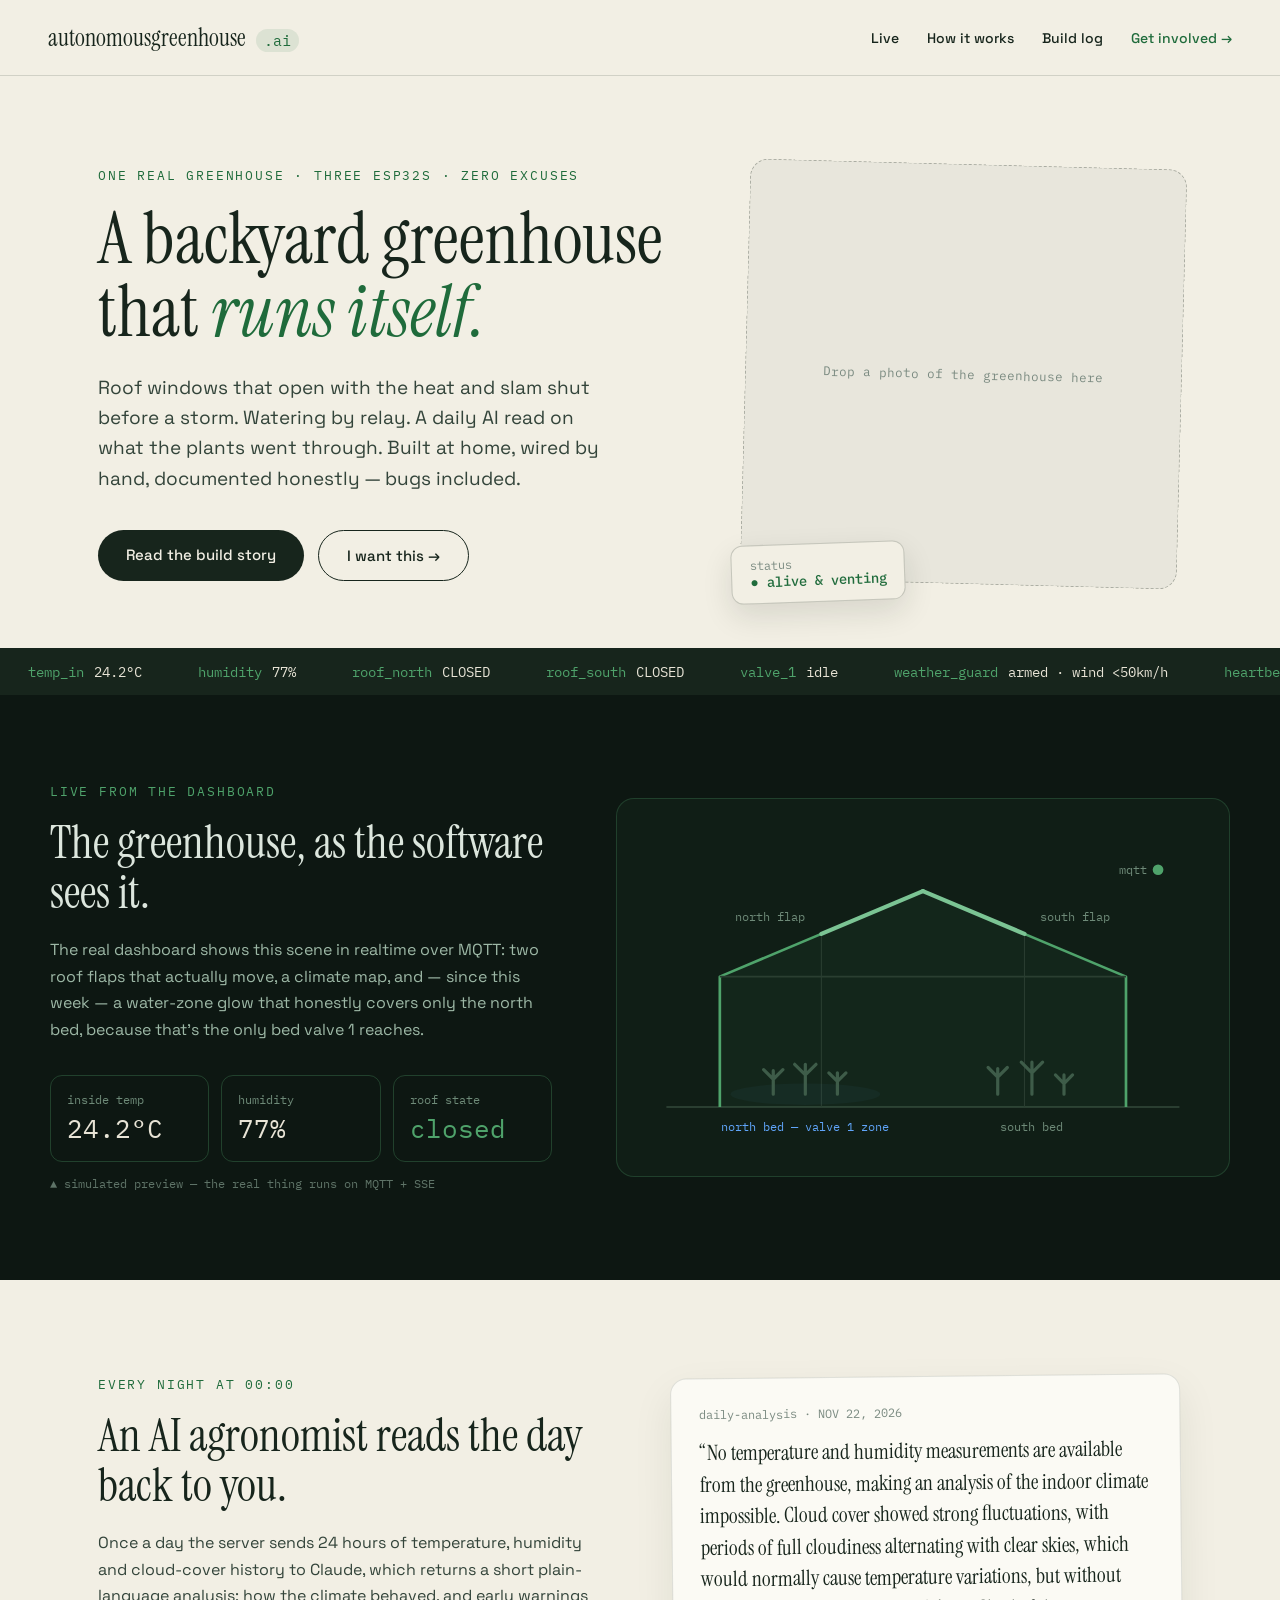
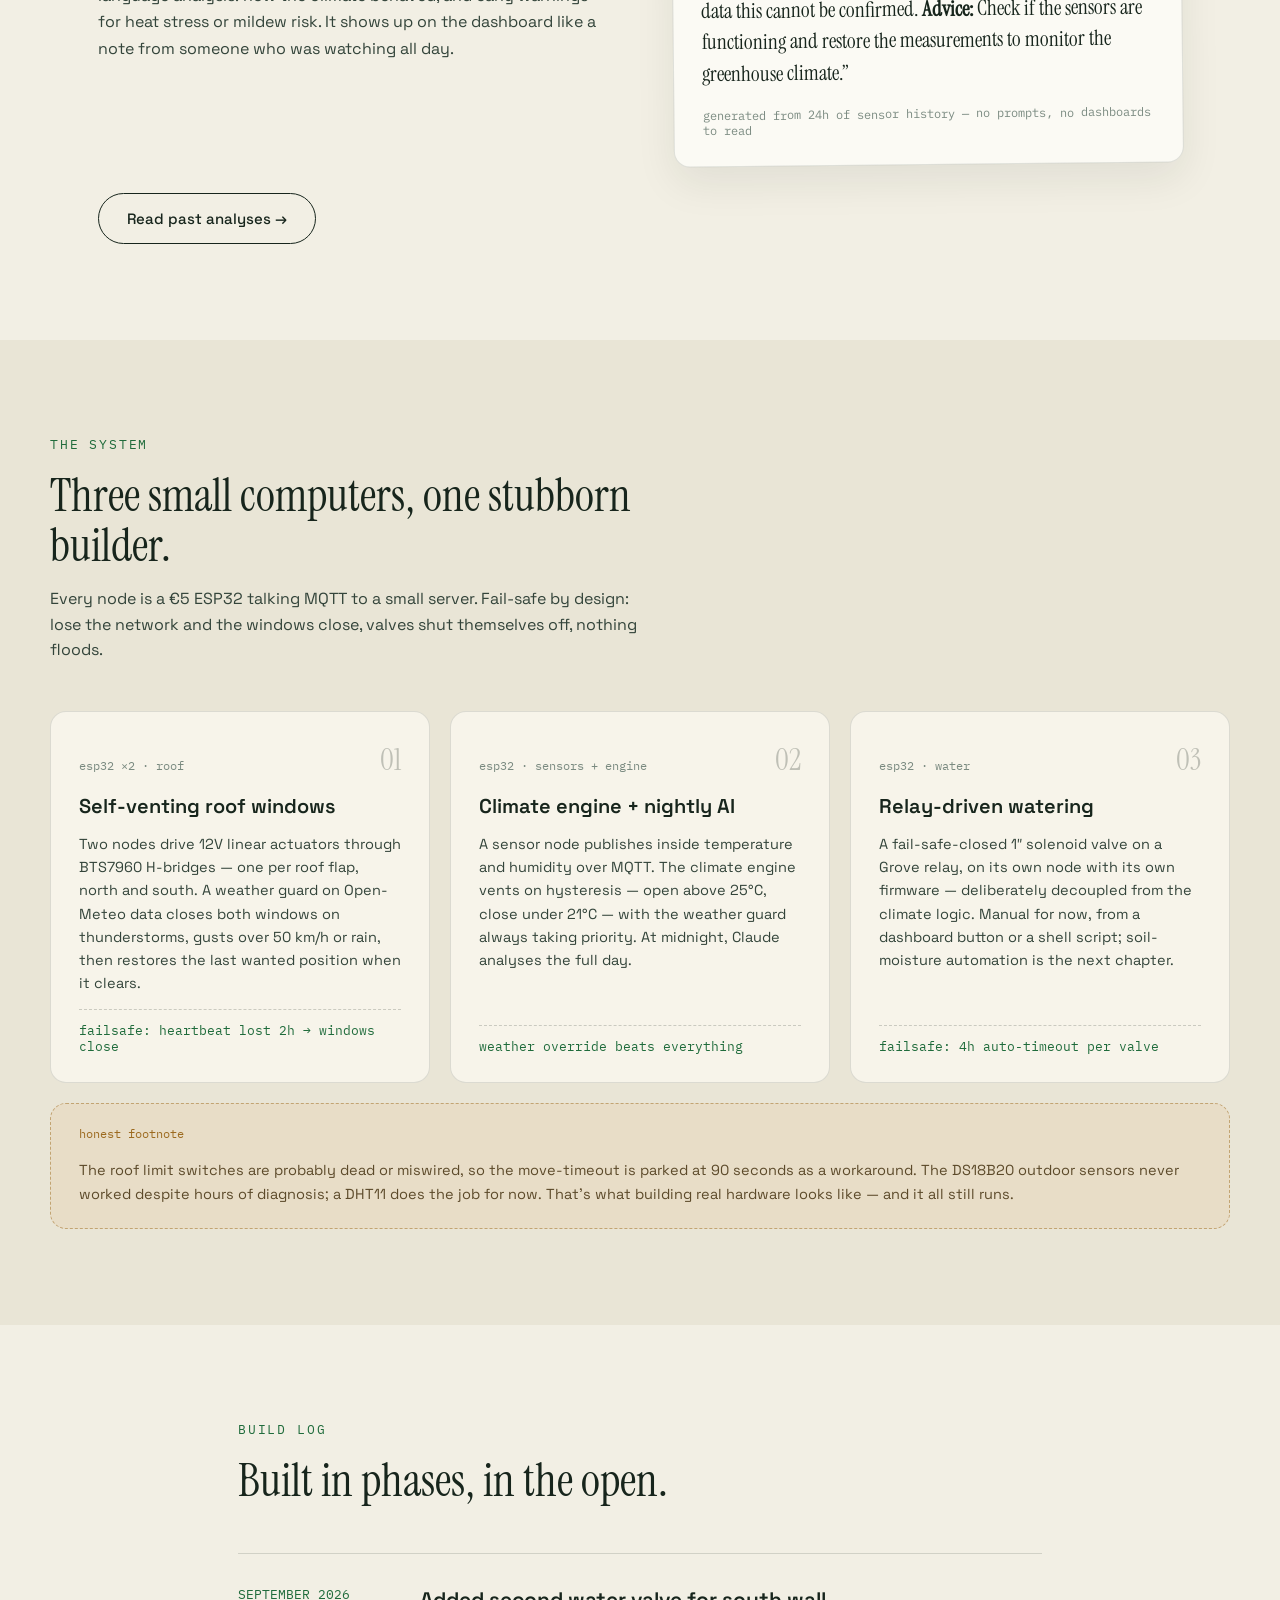
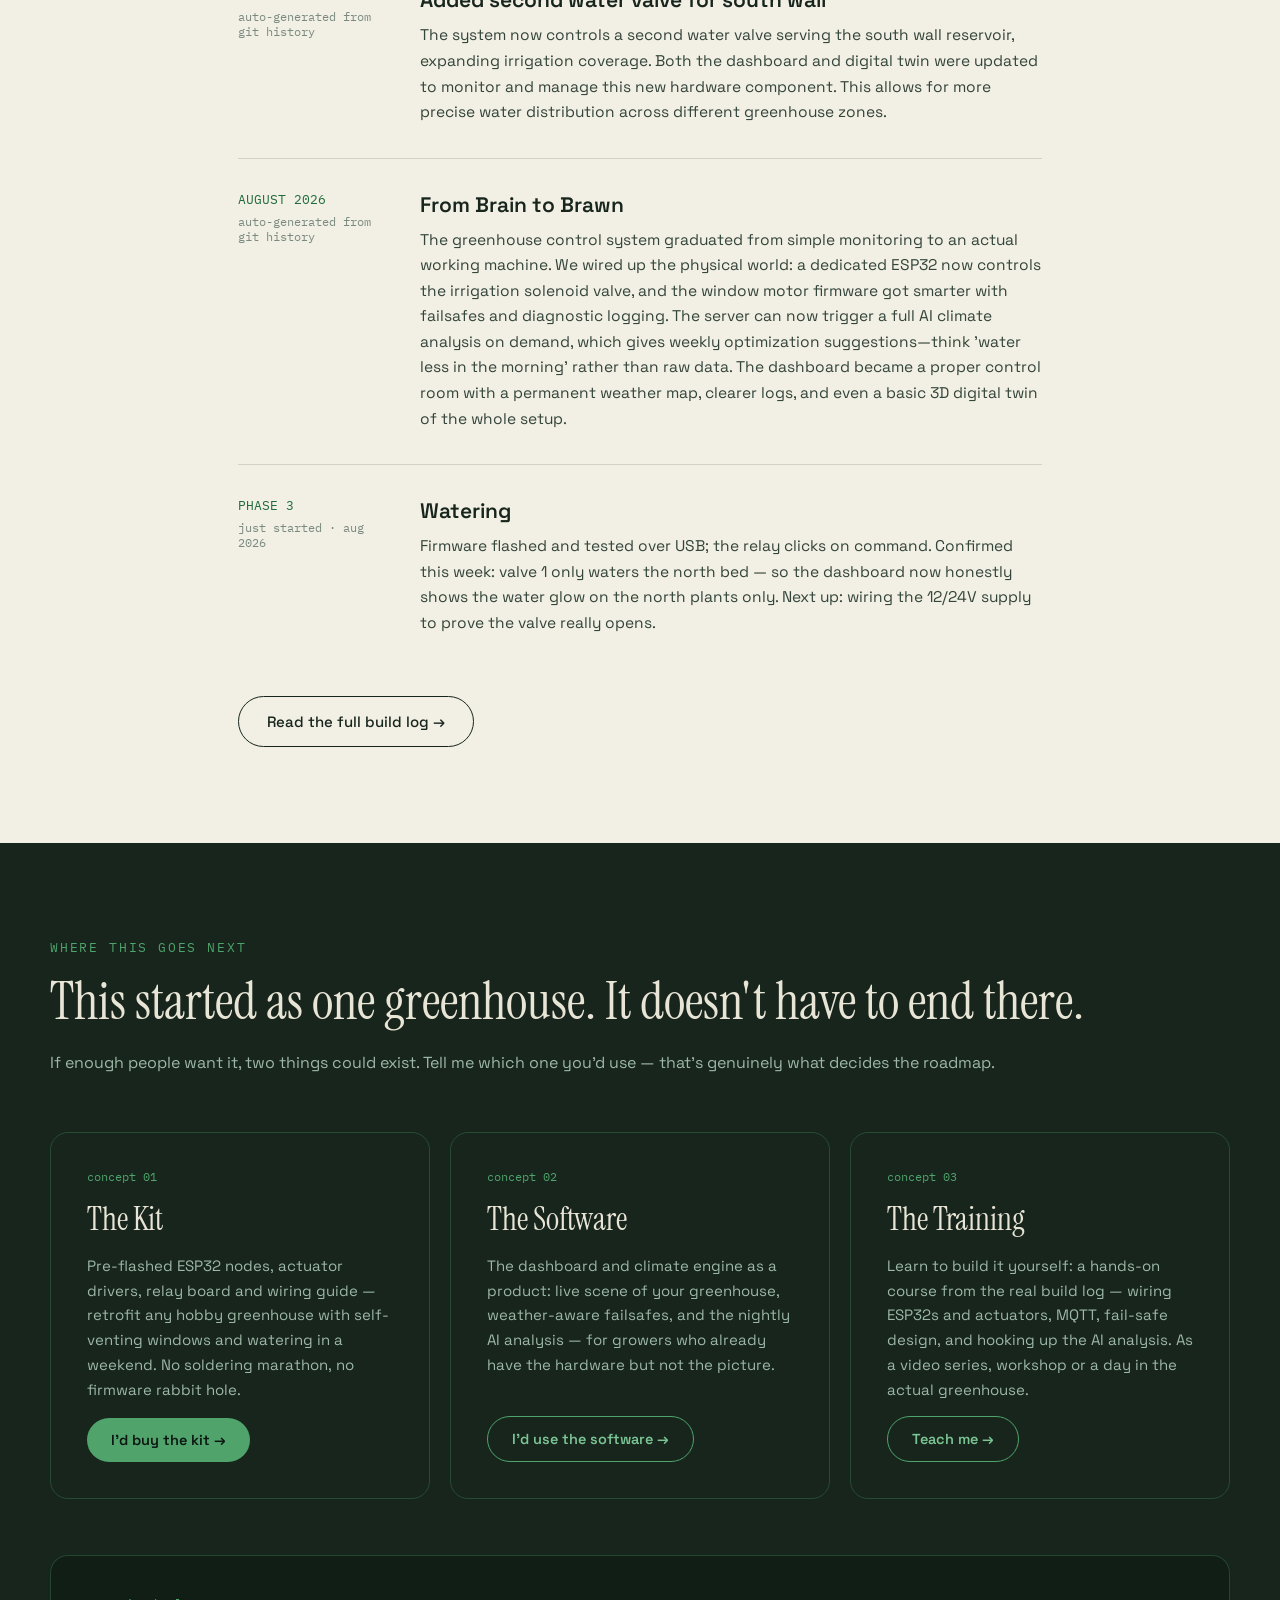
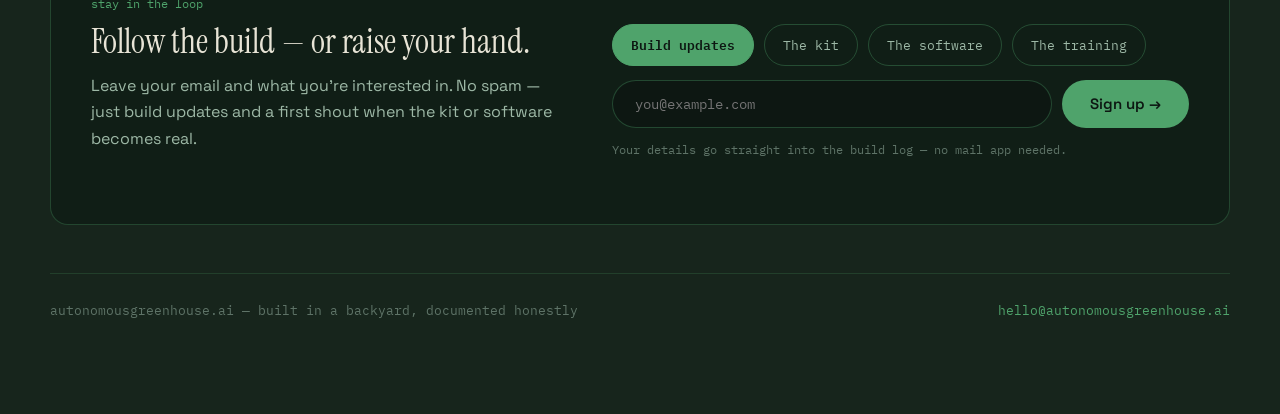
==== commit 4e87b1b9: "Daily AI analysis: NOV 22, 2026" ====
--- a/index.html
+++ b/index.html
@@ -146,11 +146,11 @@
       <p class="body-light">Once a day the server sends 24 hours of temperature, humidity and cloud-cover history to Claude, which returns a short plain-language analysis: how the climate behaved, and early warnings for heat stress or mildew risk. It shows up on the dashboard like a note from someone who was watching all day.</p>
     </div>
     <!-- LATEST-ANALYSIS-START — kas/scripts/daily-analysis-site-update.mjs keeps this in sync with the newest row of ai-analyses.html -->
-    <div class="ai-card" data-auto-ts="1795219210900">
+    <div class="ai-card" data-auto-ts="1795305633198">
       <div class="ai-card-head">
-        <div class="ai-card-tag">daily-analysis &middot; NOV 21, 2026</div>
-      </div>
-      <p class="ai-quote">&ldquo;No temperature or humidity measurements are available for the greenhouse, so an analysis of the indoor climate is not possible. The cloud cover data shows a fully overcast morning and afternoon until 14:00, followed by a sudden transition to clear conditions in the late afternoon and evening. This weather shift could lead to larger temperature fluctuations in the greenhouse, but without measurements, this cannot be confirmed. <strong>Advice:</strong> Check if the temperature and humidity sensors are functioning correctly to enable future monitoring. <strong>Watch:</strong> with clear nights like last night, frost may occur; check early in the morning for signs of frost damage to the crops.&rdquo;</p>
+        <div class="ai-card-tag">daily-analysis &middot; NOV 22, 2026</div>
+      </div>
+      <p class="ai-quote">&ldquo;No temperature and humidity measurements are available from the greenhouse, making an analysis of the indoor climate impossible. Cloud cover showed strong fluctuations, with periods of full cloudiness alternating with clear skies, which would normally cause temperature variations, but without data this cannot be confirmed. <strong>Advice:</strong> Check if the sensors are functioning and restore the measurements to monitor the greenhouse climate.&rdquo;</p>
       <div class="ai-card-foot">generated from 24h of sensor history — no prompts, no dashboards to read</div>
     </div>
 <!-- LATEST-ANALYSIS-END -->
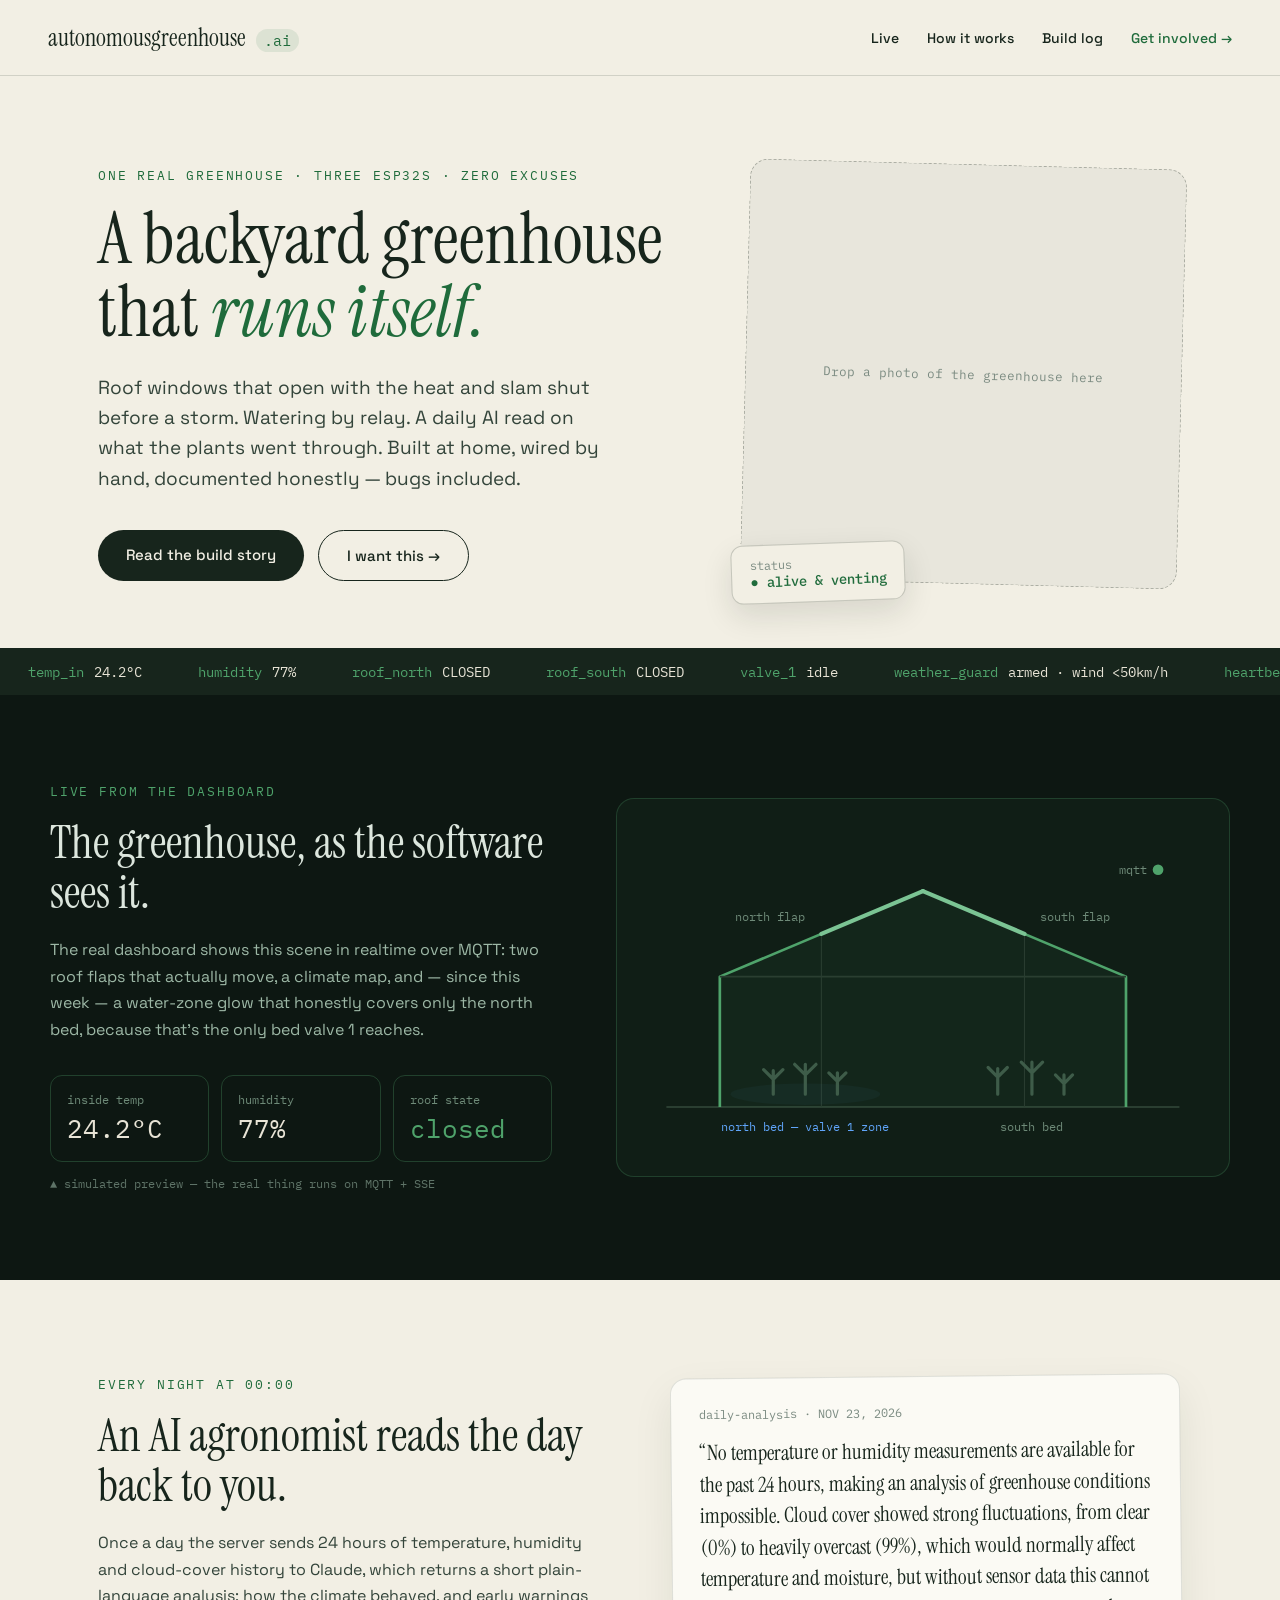
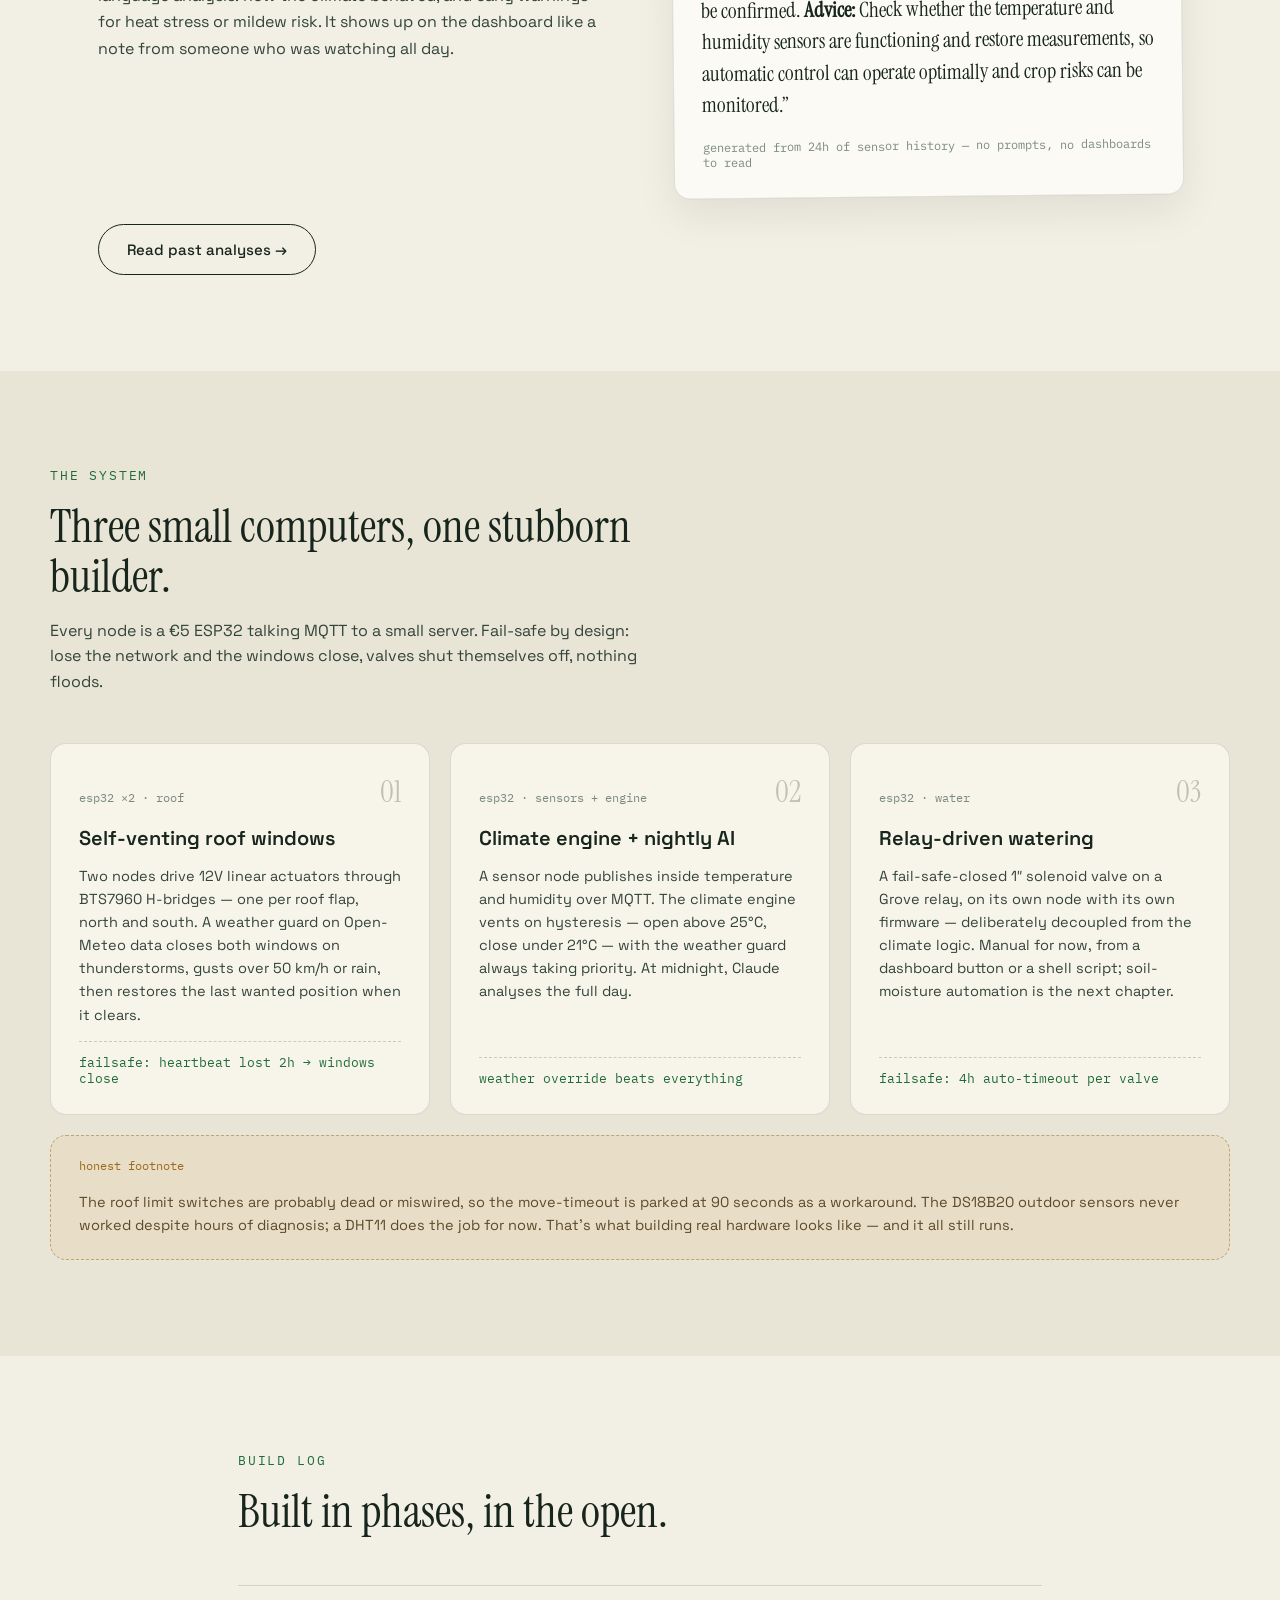
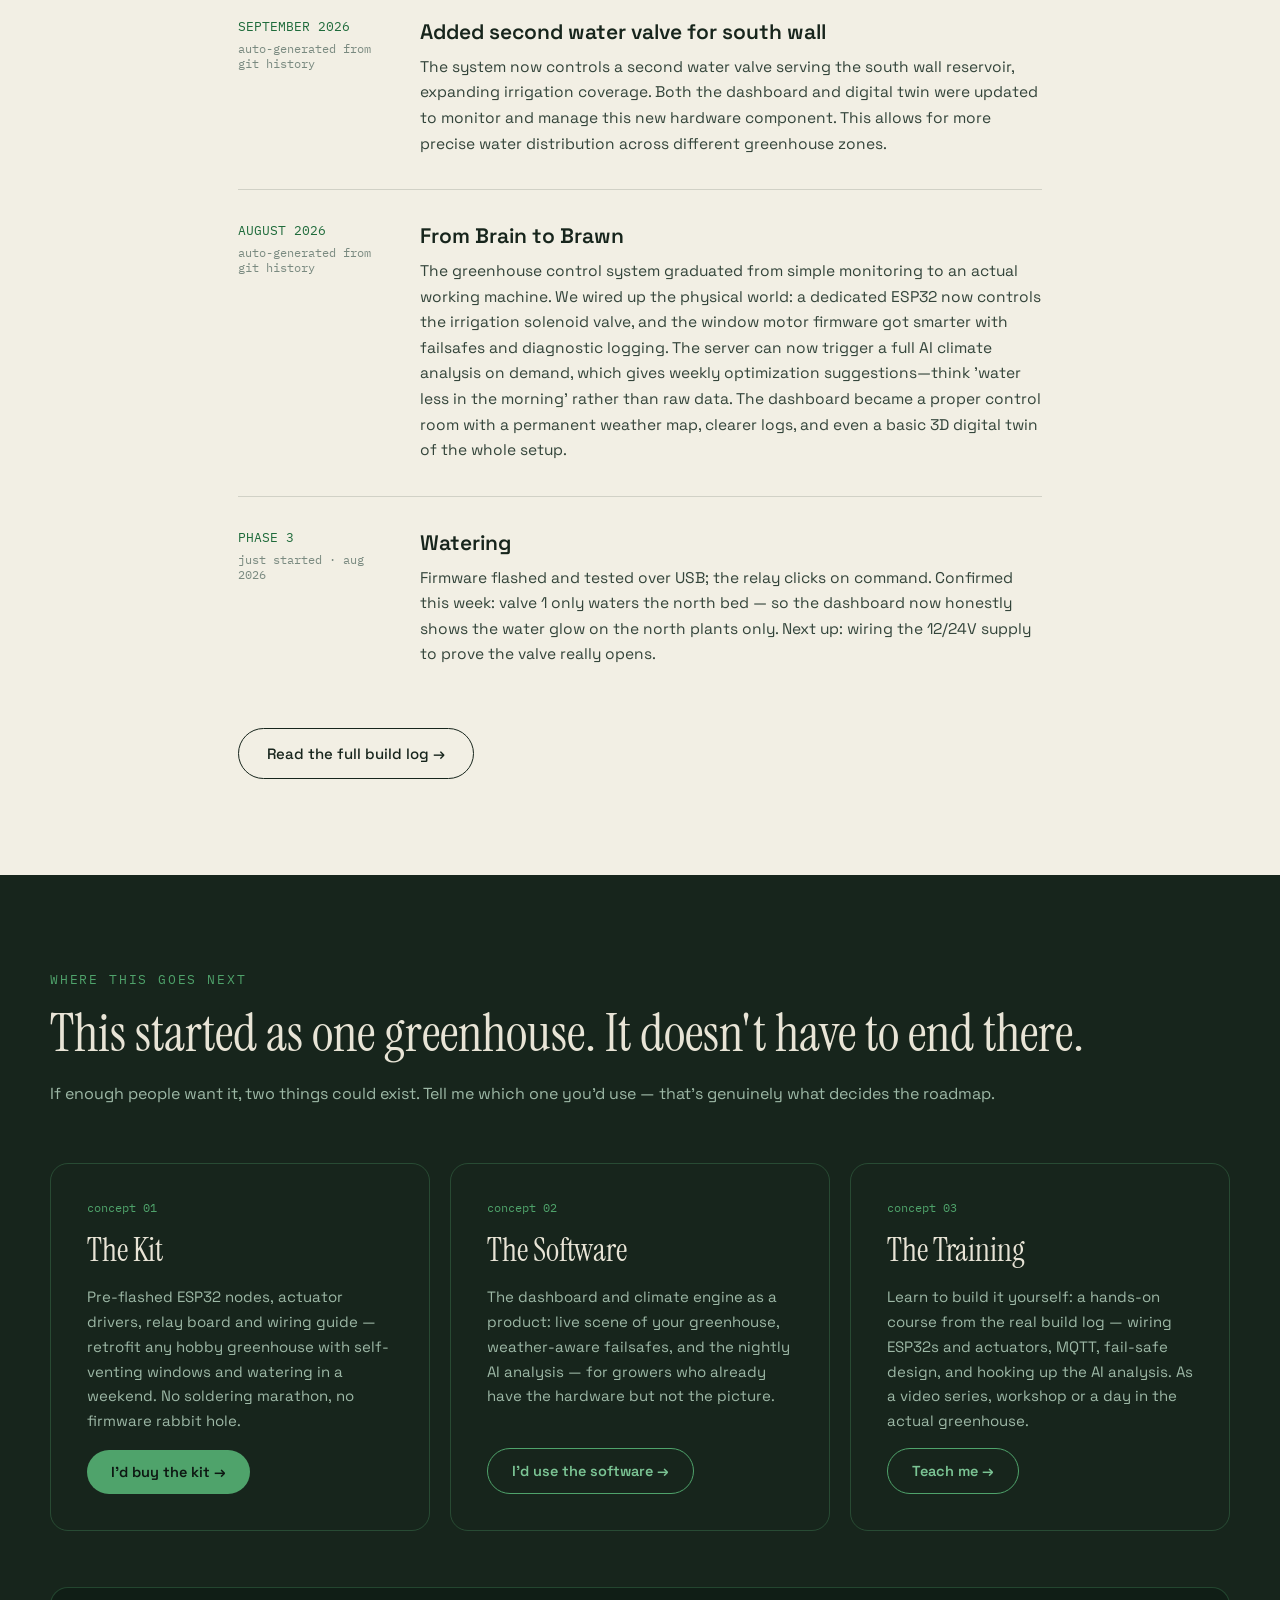
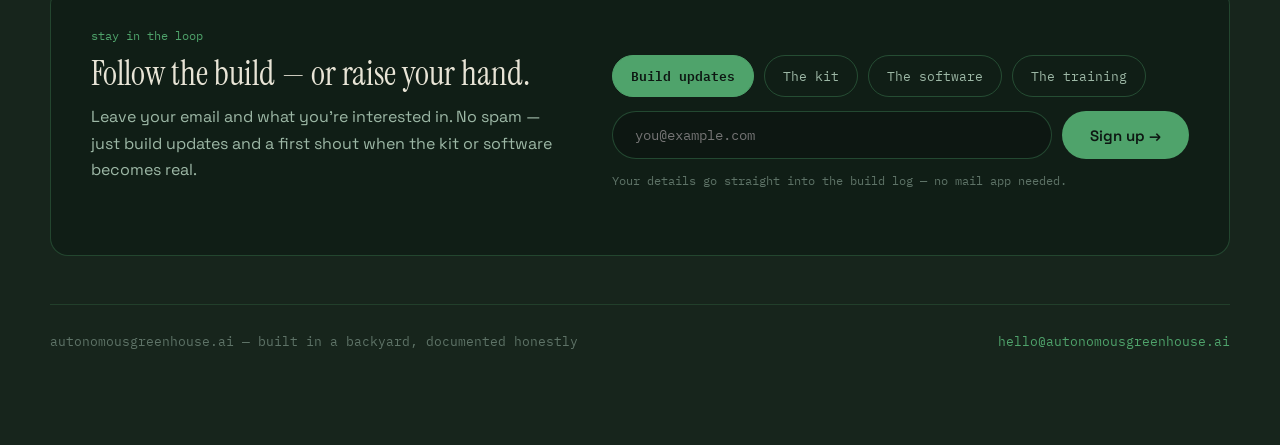
==== commit 98c2b8af: "Daily AI analysis: NOV 23, 2026" ====
--- a/index.html
+++ b/index.html
@@ -146,11 +146,11 @@
       <p class="body-light">Once a day the server sends 24 hours of temperature, humidity and cloud-cover history to Claude, which returns a short plain-language analysis: how the climate behaved, and early warnings for heat stress or mildew risk. It shows up on the dashboard like a note from someone who was watching all day.</p>
     </div>
     <!-- LATEST-ANALYSIS-START — kas/scripts/daily-analysis-site-update.mjs keeps this in sync with the newest row of ai-analyses.html -->
-    <div class="ai-card" data-auto-ts="1795305633198">
+    <div class="ai-card" data-auto-ts="1795392023371">
       <div class="ai-card-head">
-        <div class="ai-card-tag">daily-analysis &middot; NOV 22, 2026</div>
-      </div>
-      <p class="ai-quote">&ldquo;No temperature and humidity measurements are available from the greenhouse, making an analysis of the indoor climate impossible. Cloud cover showed strong fluctuations, with periods of full cloudiness alternating with clear skies, which would normally cause temperature variations, but without data this cannot be confirmed. <strong>Advice:</strong> Check if the sensors are functioning and restore the measurements to monitor the greenhouse climate.&rdquo;</p>
+        <div class="ai-card-tag">daily-analysis &middot; NOV 23, 2026</div>
+      </div>
+      <p class="ai-quote">&ldquo;No temperature or humidity measurements are available for the past 24 hours, making an analysis of greenhouse conditions impossible. Cloud cover showed strong fluctuations, from clear (0%) to heavily overcast (99%), which would normally affect temperature and moisture, but without sensor data this cannot be confirmed. <strong>Advice:</strong> Check whether the temperature and humidity sensors are functioning and restore measurements, so automatic control can operate optimally and crop risks can be monitored.&rdquo;</p>
       <div class="ai-card-foot">generated from 24h of sensor history — no prompts, no dashboards to read</div>
     </div>
 <!-- LATEST-ANALYSIS-END -->
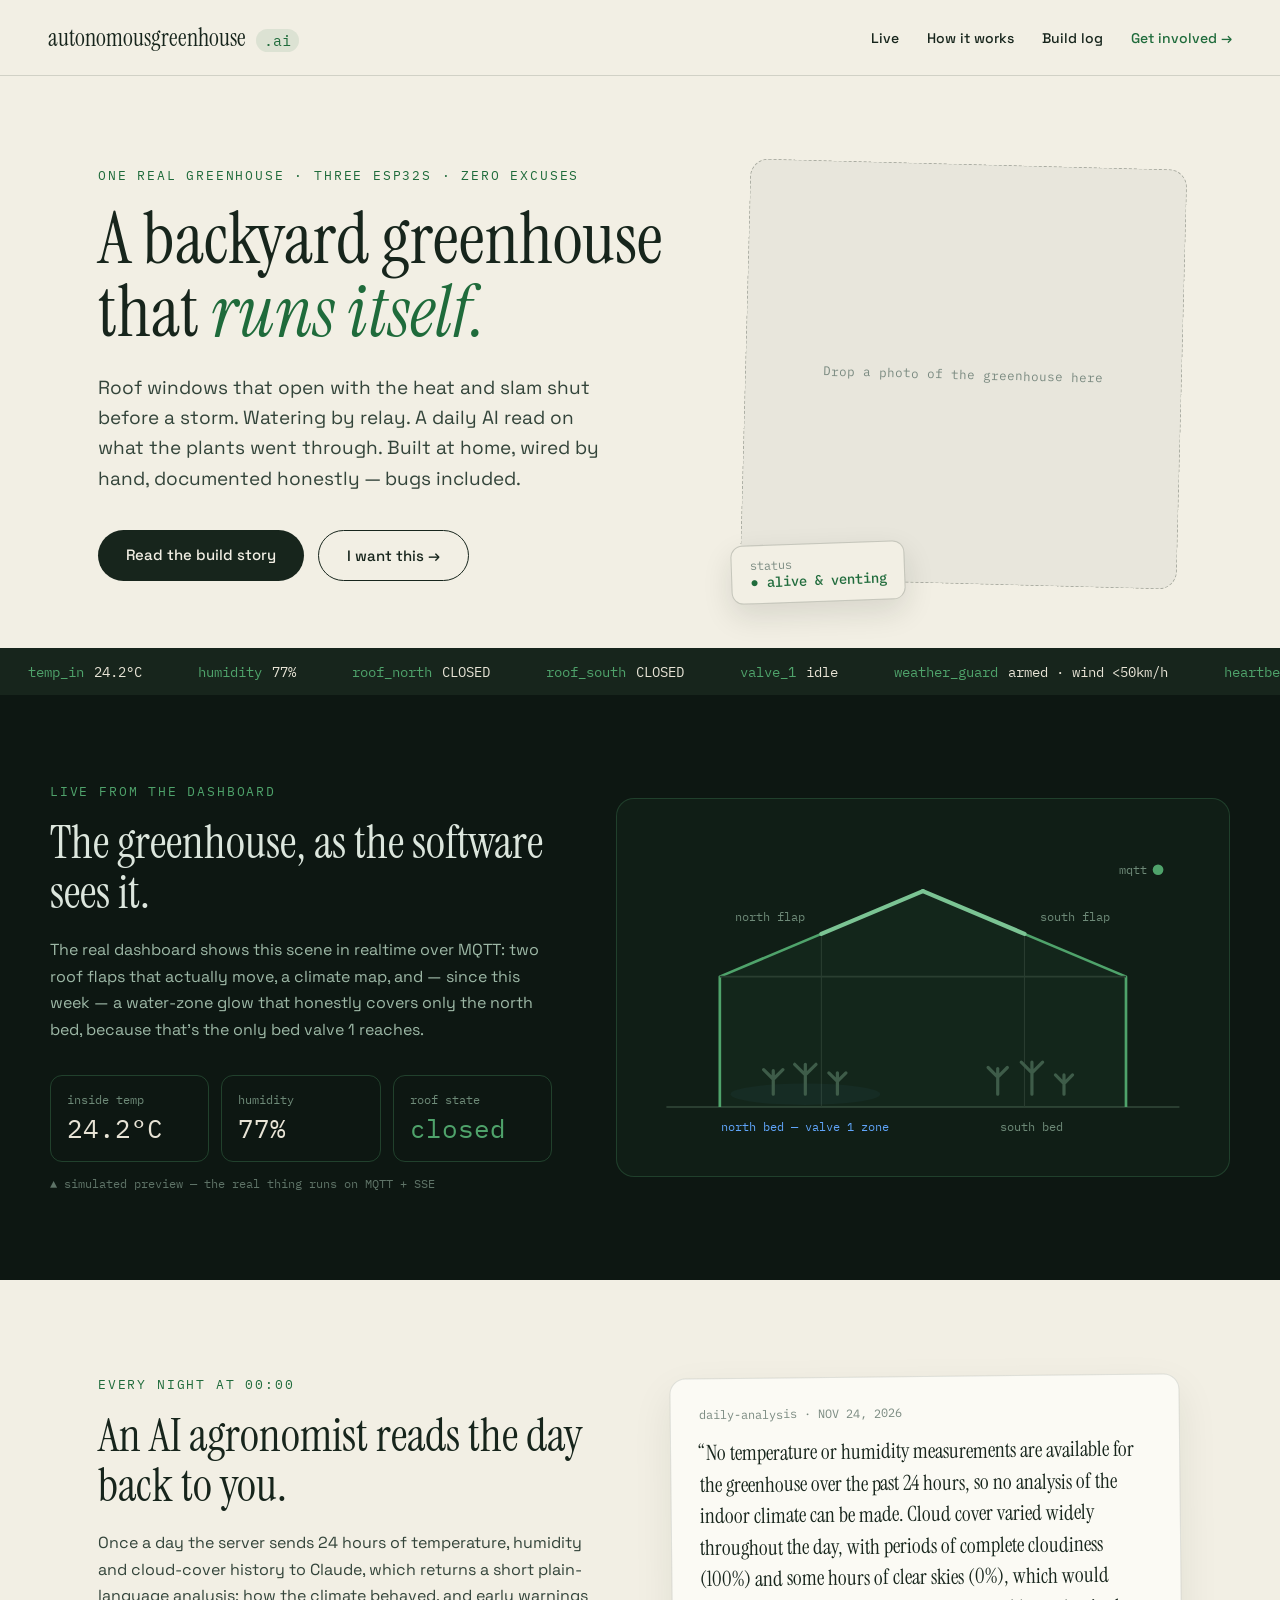
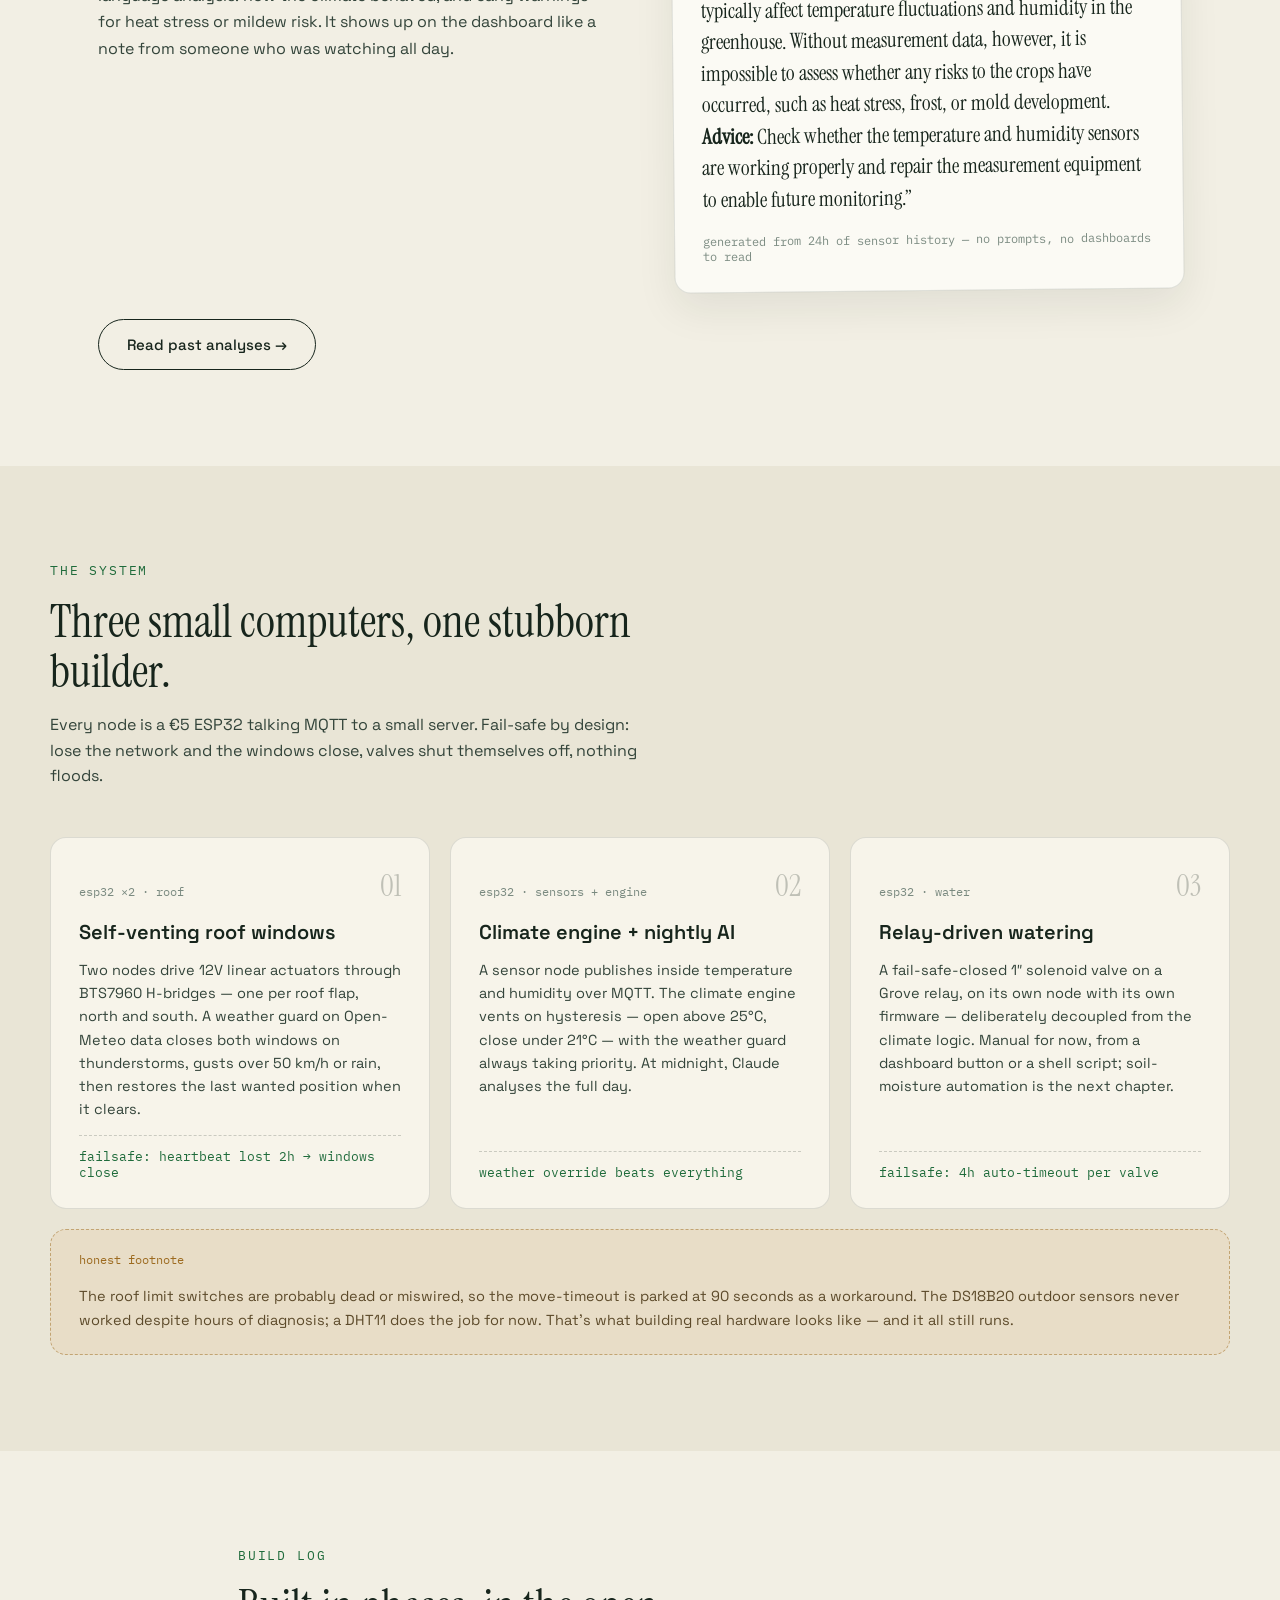
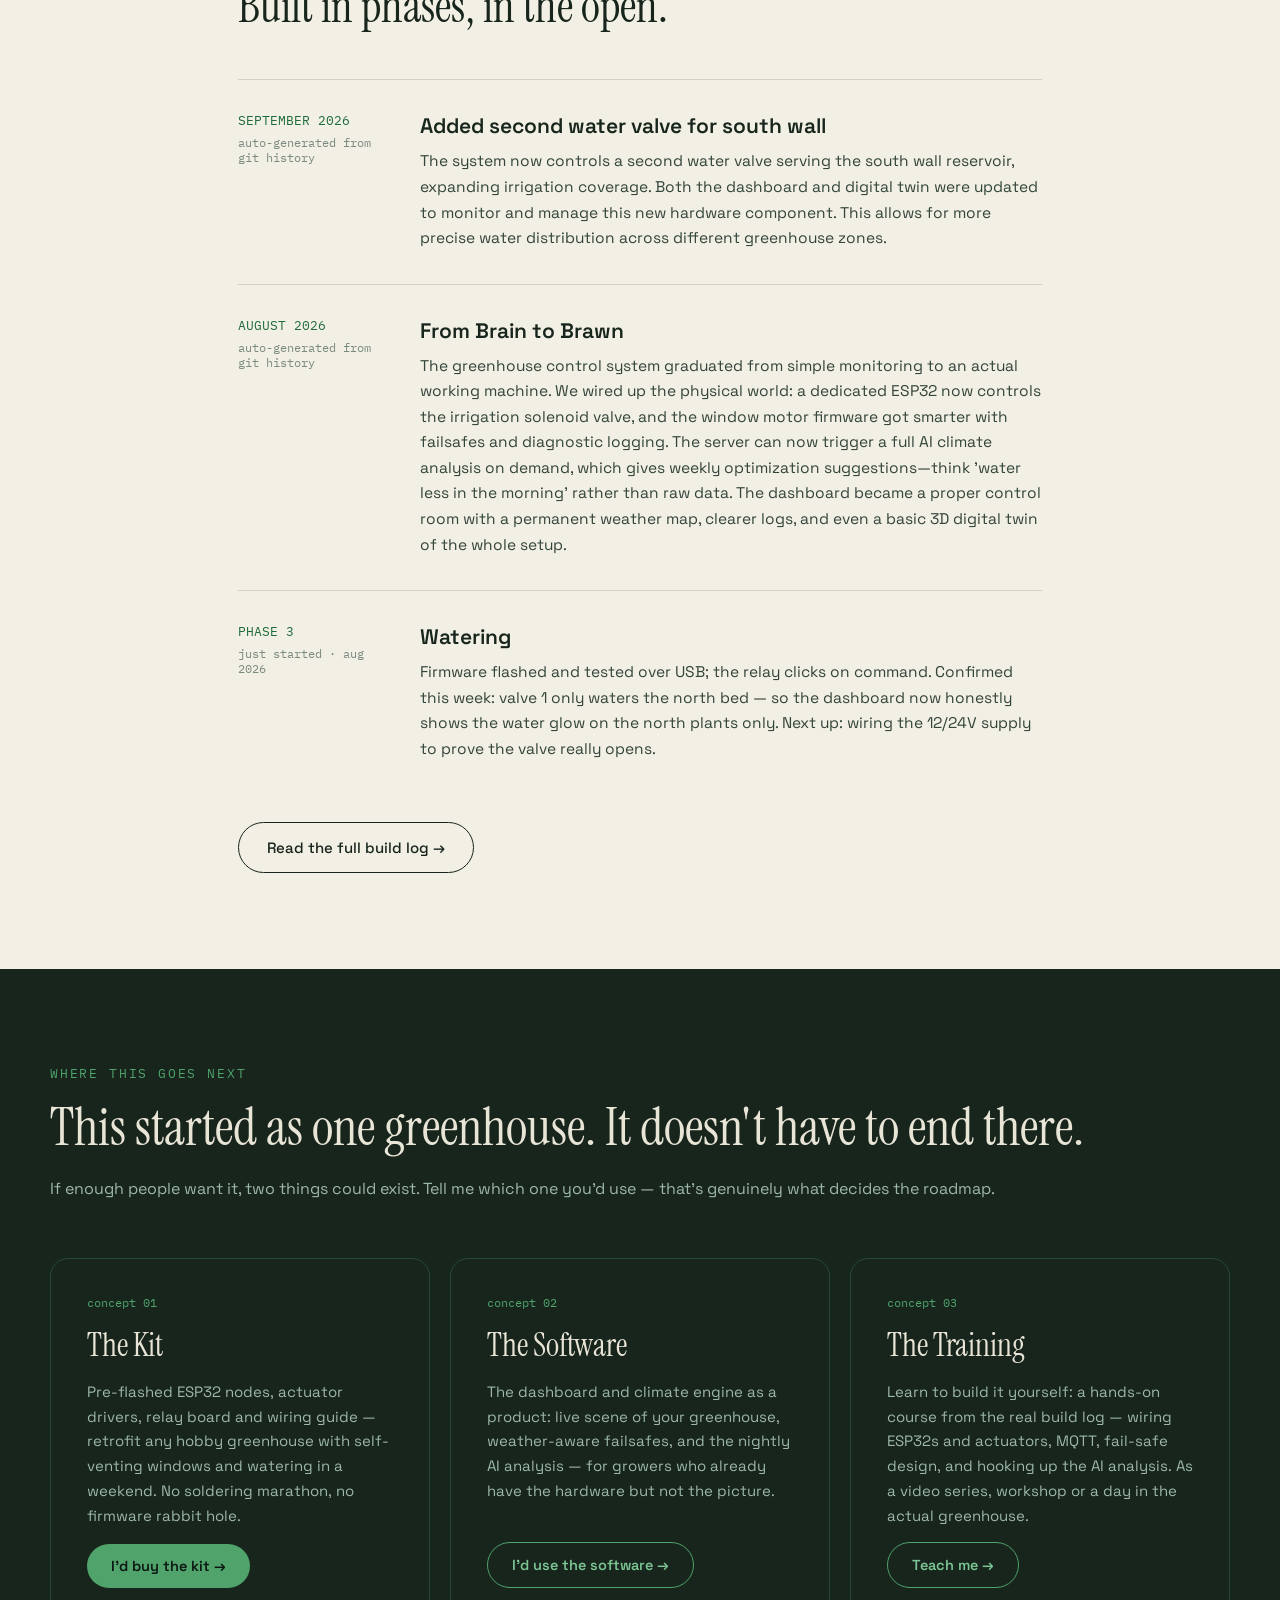
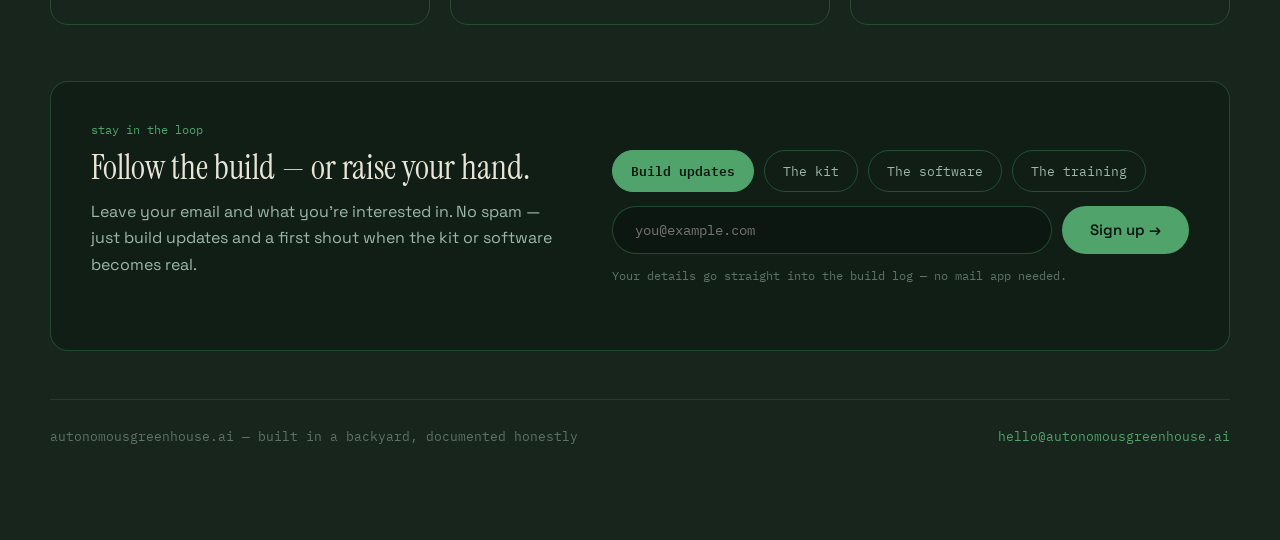
==== commit d2bc2c62: "Daily AI analysis: NOV 24, 2026" ====
--- a/index.html
+++ b/index.html
@@ -146,11 +146,12 @@
       <p class="body-light">Once a day the server sends 24 hours of temperature, humidity and cloud-cover history to Claude, which returns a short plain-language analysis: how the climate behaved, and early warnings for heat stress or mildew risk. It shows up on the dashboard like a note from someone who was watching all day.</p>
     </div>
     <!-- LATEST-ANALYSIS-START — kas/scripts/daily-analysis-site-update.mjs keeps this in sync with the newest row of ai-analyses.html -->
-    <div class="ai-card" data-auto-ts="1795392023371">
+    <div class="ai-card" data-auto-ts="1795478426607">
       <div class="ai-card-head">
-        <div class="ai-card-tag">daily-analysis &middot; NOV 23, 2026</div>
-      </div>
-      <p class="ai-quote">&ldquo;No temperature or humidity measurements are available for the past 24 hours, making an analysis of greenhouse conditions impossible. Cloud cover showed strong fluctuations, from clear (0%) to heavily overcast (99%), which would normally affect temperature and moisture, but without sensor data this cannot be confirmed. <strong>Advice:</strong> Check whether the temperature and humidity sensors are functioning and restore measurements, so automatic control can operate optimally and crop risks can be monitored.&rdquo;</p>
+        <div class="ai-card-tag">daily-analysis &middot; NOV 24, 2026</div>
+      </div>
+      <p class="ai-quote">&ldquo;No temperature or humidity measurements are available for the greenhouse over the past 24 hours, so no analysis of the indoor climate can be made. Cloud cover varied widely throughout the day, with periods of complete cloudiness (100%) and some hours of clear skies (0%), which would typically affect temperature fluctuations and humidity in the greenhouse. Without measurement data, however, it is impossible to assess whether any risks to the crops have occurred, such as heat stress, frost, or mold development.
+<strong>Advice:</strong> Check whether the temperature and humidity sensors are working properly and repair the measurement equipment to enable future monitoring.&rdquo;</p>
       <div class="ai-card-foot">generated from 24h of sensor history — no prompts, no dashboards to read</div>
     </div>
 <!-- LATEST-ANALYSIS-END -->
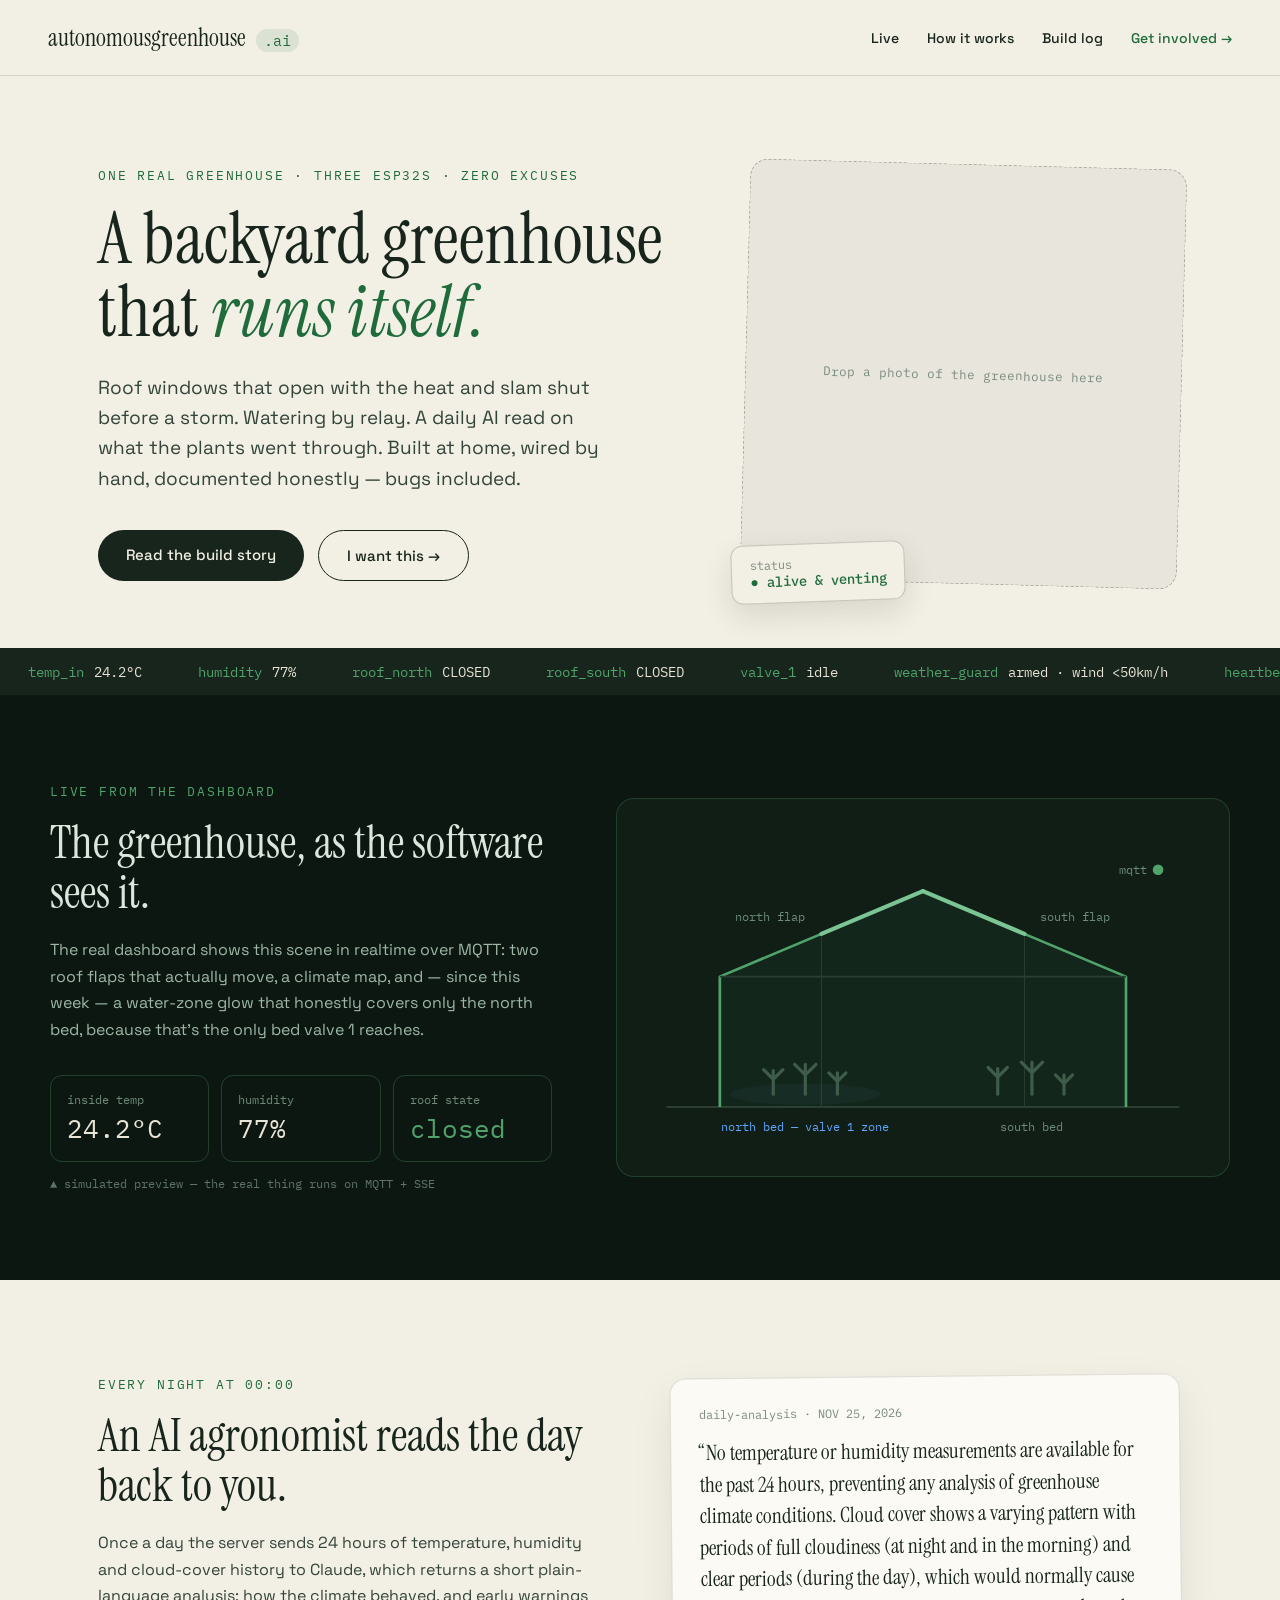
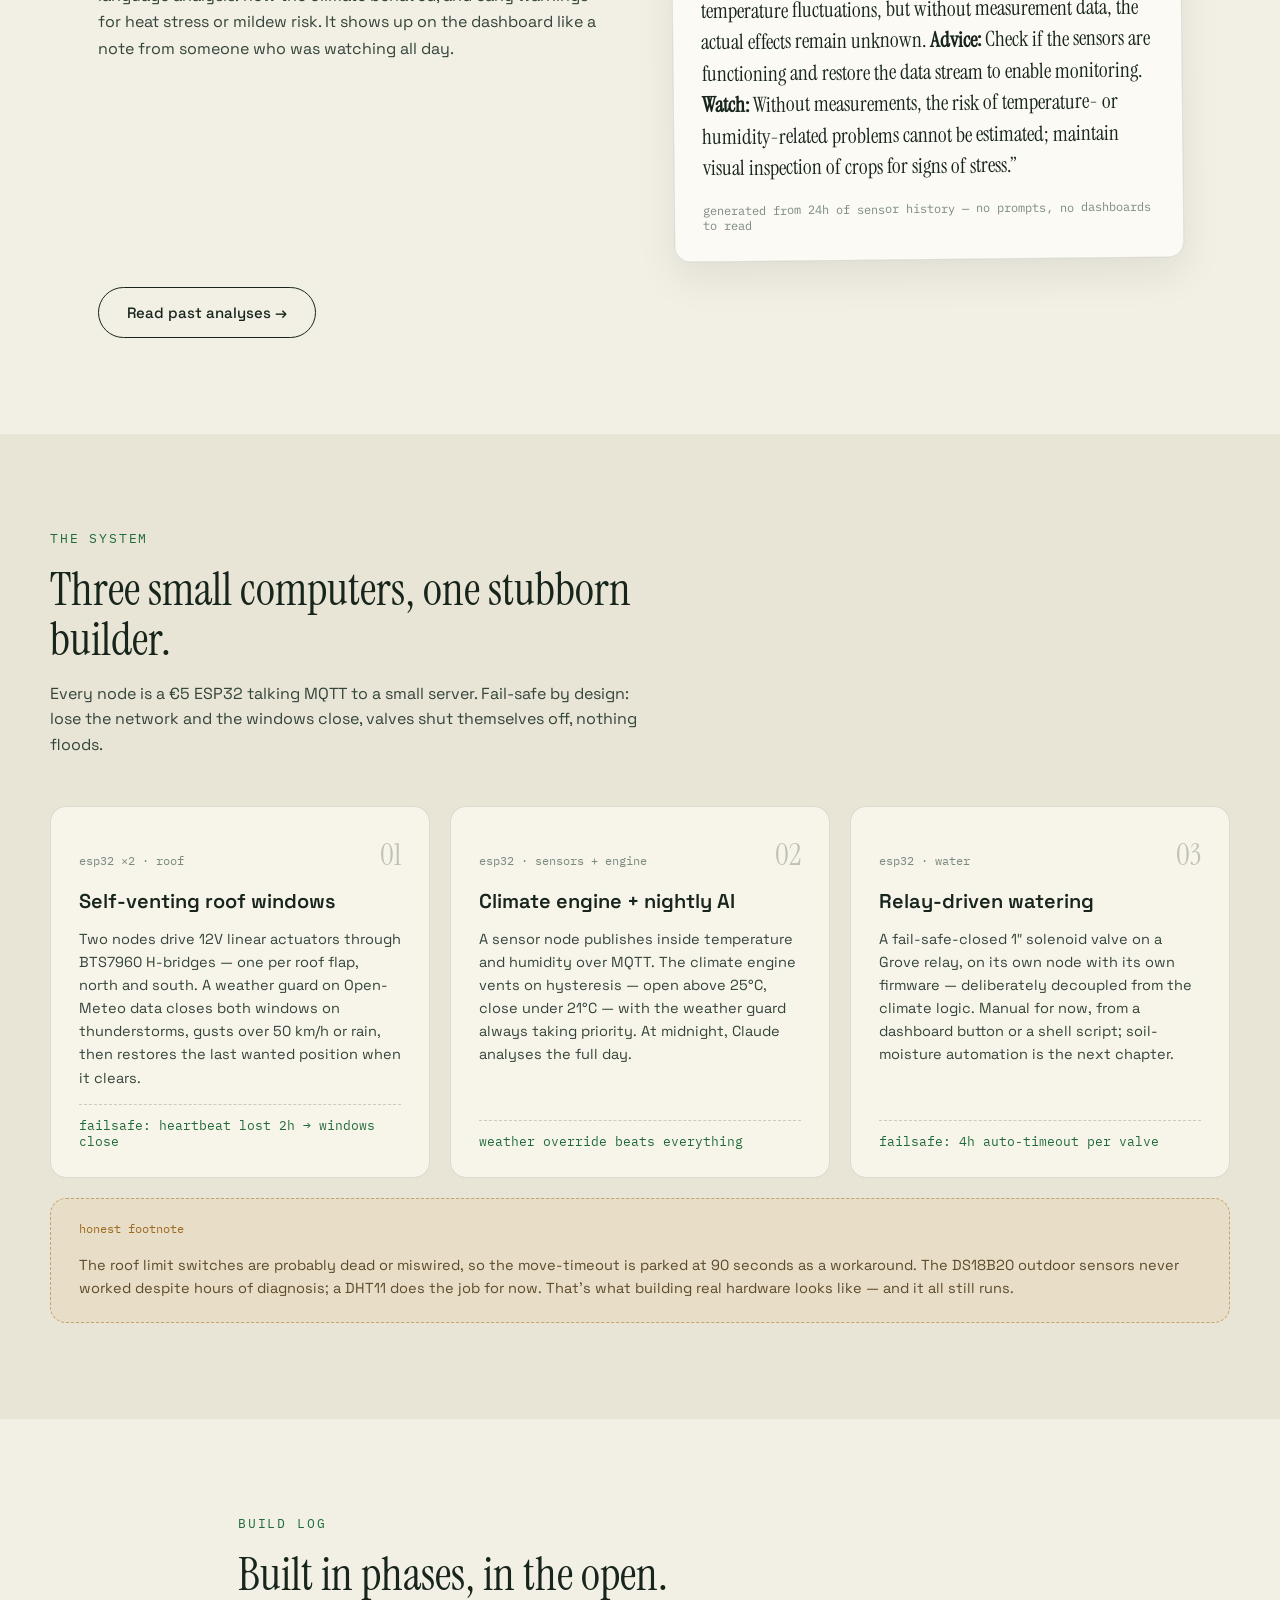
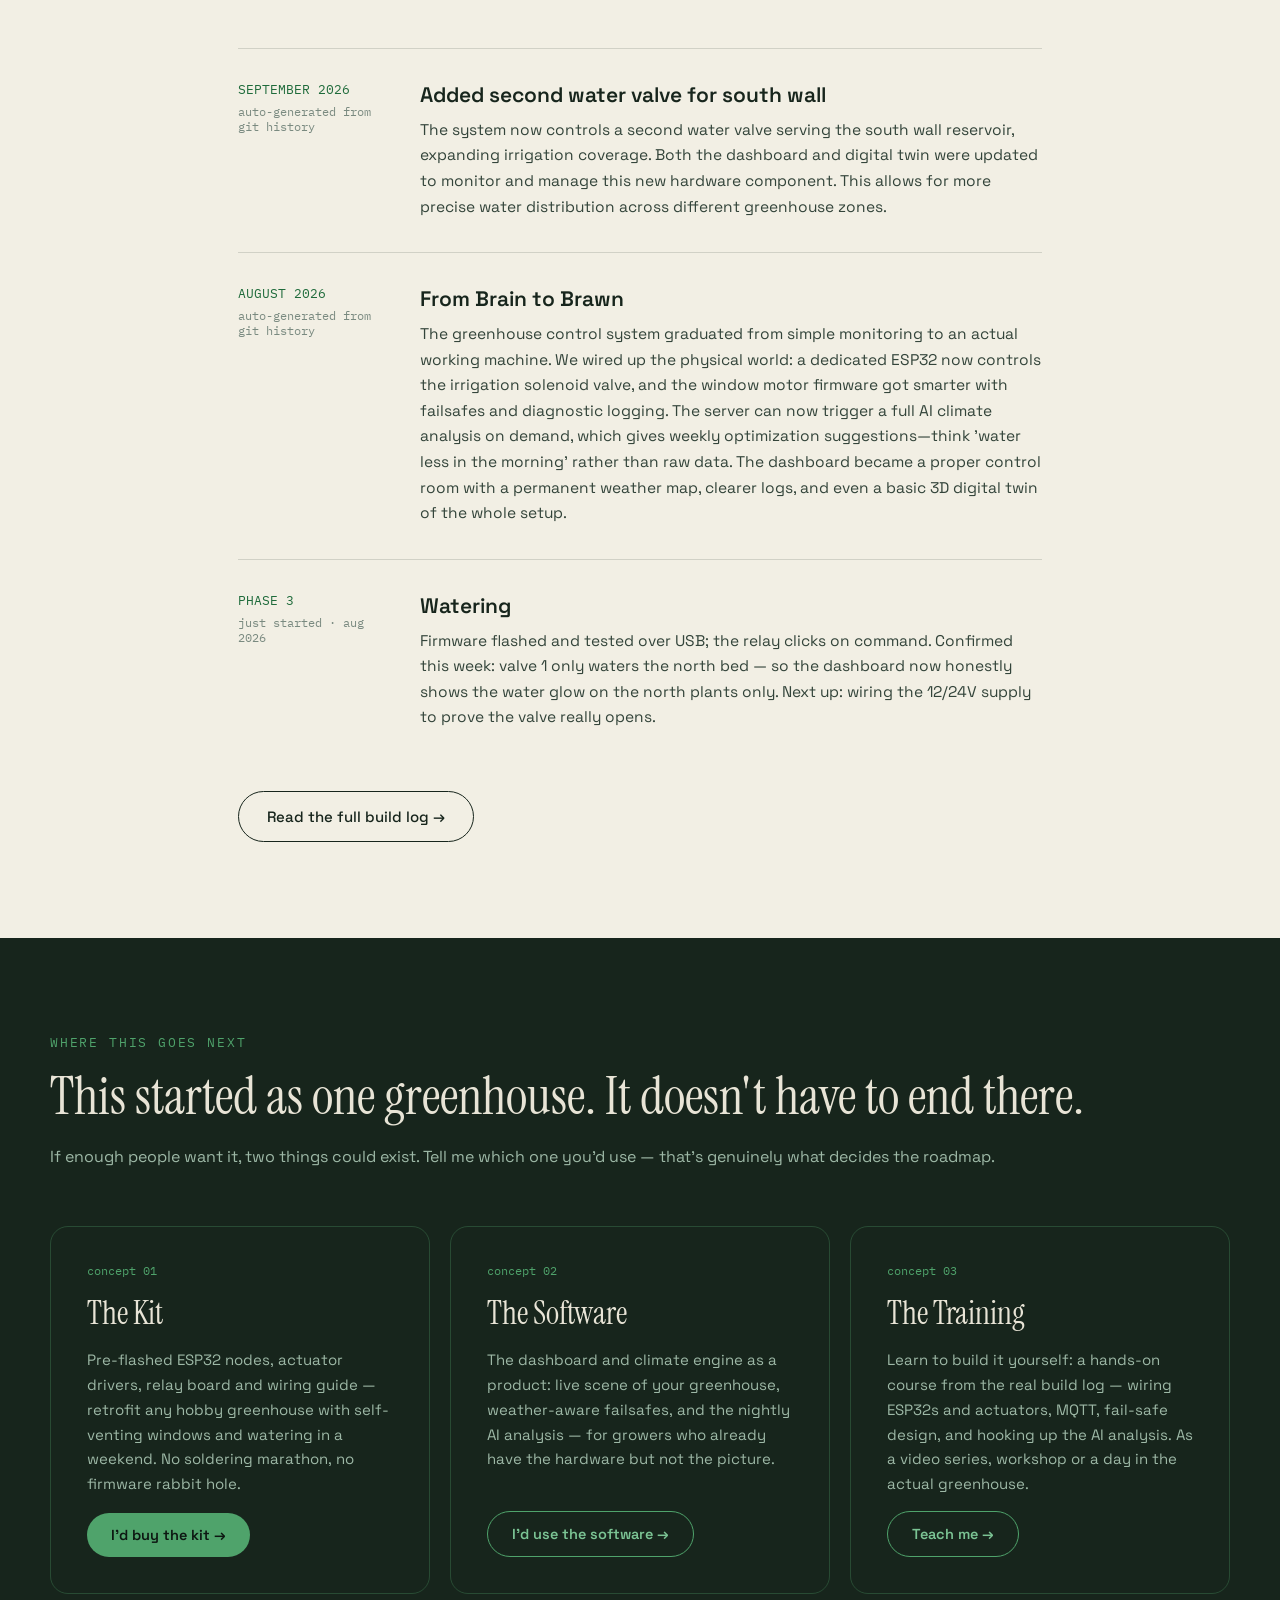
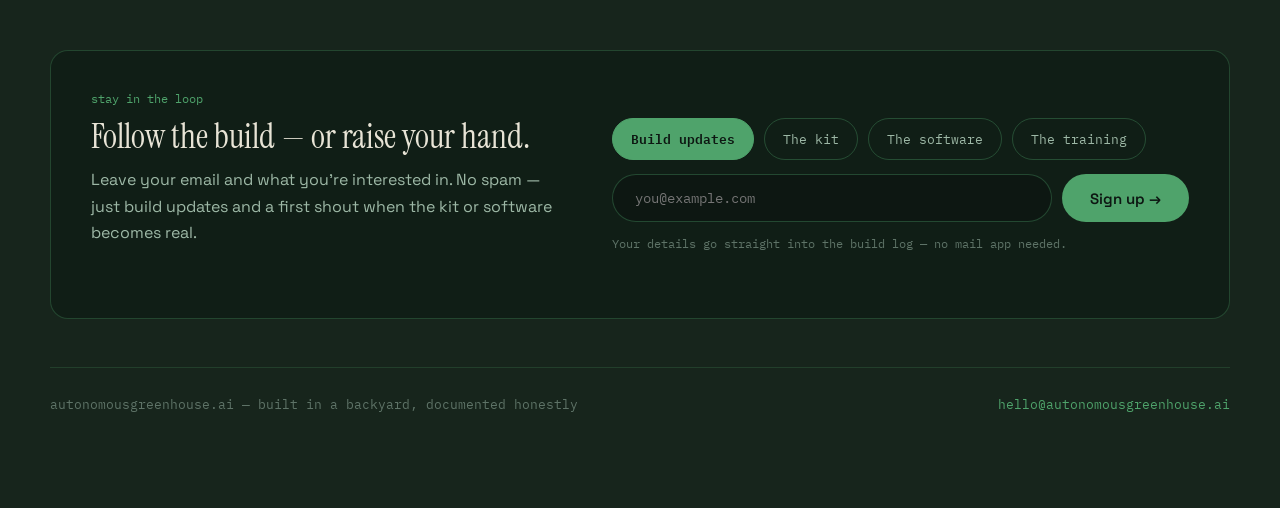
==== commit 074efa01: "Daily AI analysis: NOV 25, 2026" ====
--- a/index.html
+++ b/index.html
@@ -146,12 +146,11 @@
       <p class="body-light">Once a day the server sends 24 hours of temperature, humidity and cloud-cover history to Claude, which returns a short plain-language analysis: how the climate behaved, and early warnings for heat stress or mildew risk. It shows up on the dashboard like a note from someone who was watching all day.</p>
     </div>
     <!-- LATEST-ANALYSIS-START — kas/scripts/daily-analysis-site-update.mjs keeps this in sync with the newest row of ai-analyses.html -->
-    <div class="ai-card" data-auto-ts="1795478426607">
+    <div class="ai-card" data-auto-ts="1795564834622">
       <div class="ai-card-head">
-        <div class="ai-card-tag">daily-analysis &middot; NOV 24, 2026</div>
-      </div>
-      <p class="ai-quote">&ldquo;No temperature or humidity measurements are available for the greenhouse over the past 24 hours, so no analysis of the indoor climate can be made. Cloud cover varied widely throughout the day, with periods of complete cloudiness (100%) and some hours of clear skies (0%), which would typically affect temperature fluctuations and humidity in the greenhouse. Without measurement data, however, it is impossible to assess whether any risks to the crops have occurred, such as heat stress, frost, or mold development.
-<strong>Advice:</strong> Check whether the temperature and humidity sensors are working properly and repair the measurement equipment to enable future monitoring.&rdquo;</p>
+        <div class="ai-card-tag">daily-analysis &middot; NOV 25, 2026</div>
+      </div>
+      <p class="ai-quote">&ldquo;No temperature or humidity measurements are available for the past 24 hours, preventing any analysis of greenhouse climate conditions. Cloud cover shows a varying pattern with periods of full cloudiness (at night and in the morning) and clear periods (during the day), which would normally cause temperature fluctuations, but without measurement data, the actual effects remain unknown. <strong>Advice:</strong> Check if the sensors are functioning and restore the data stream to enable monitoring. <strong>Watch:</strong> Without measurements, the risk of temperature- or humidity-related problems cannot be estimated; maintain visual inspection of crops for signs of stress.&rdquo;</p>
       <div class="ai-card-foot">generated from 24h of sensor history — no prompts, no dashboards to read</div>
     </div>
 <!-- LATEST-ANALYSIS-END -->
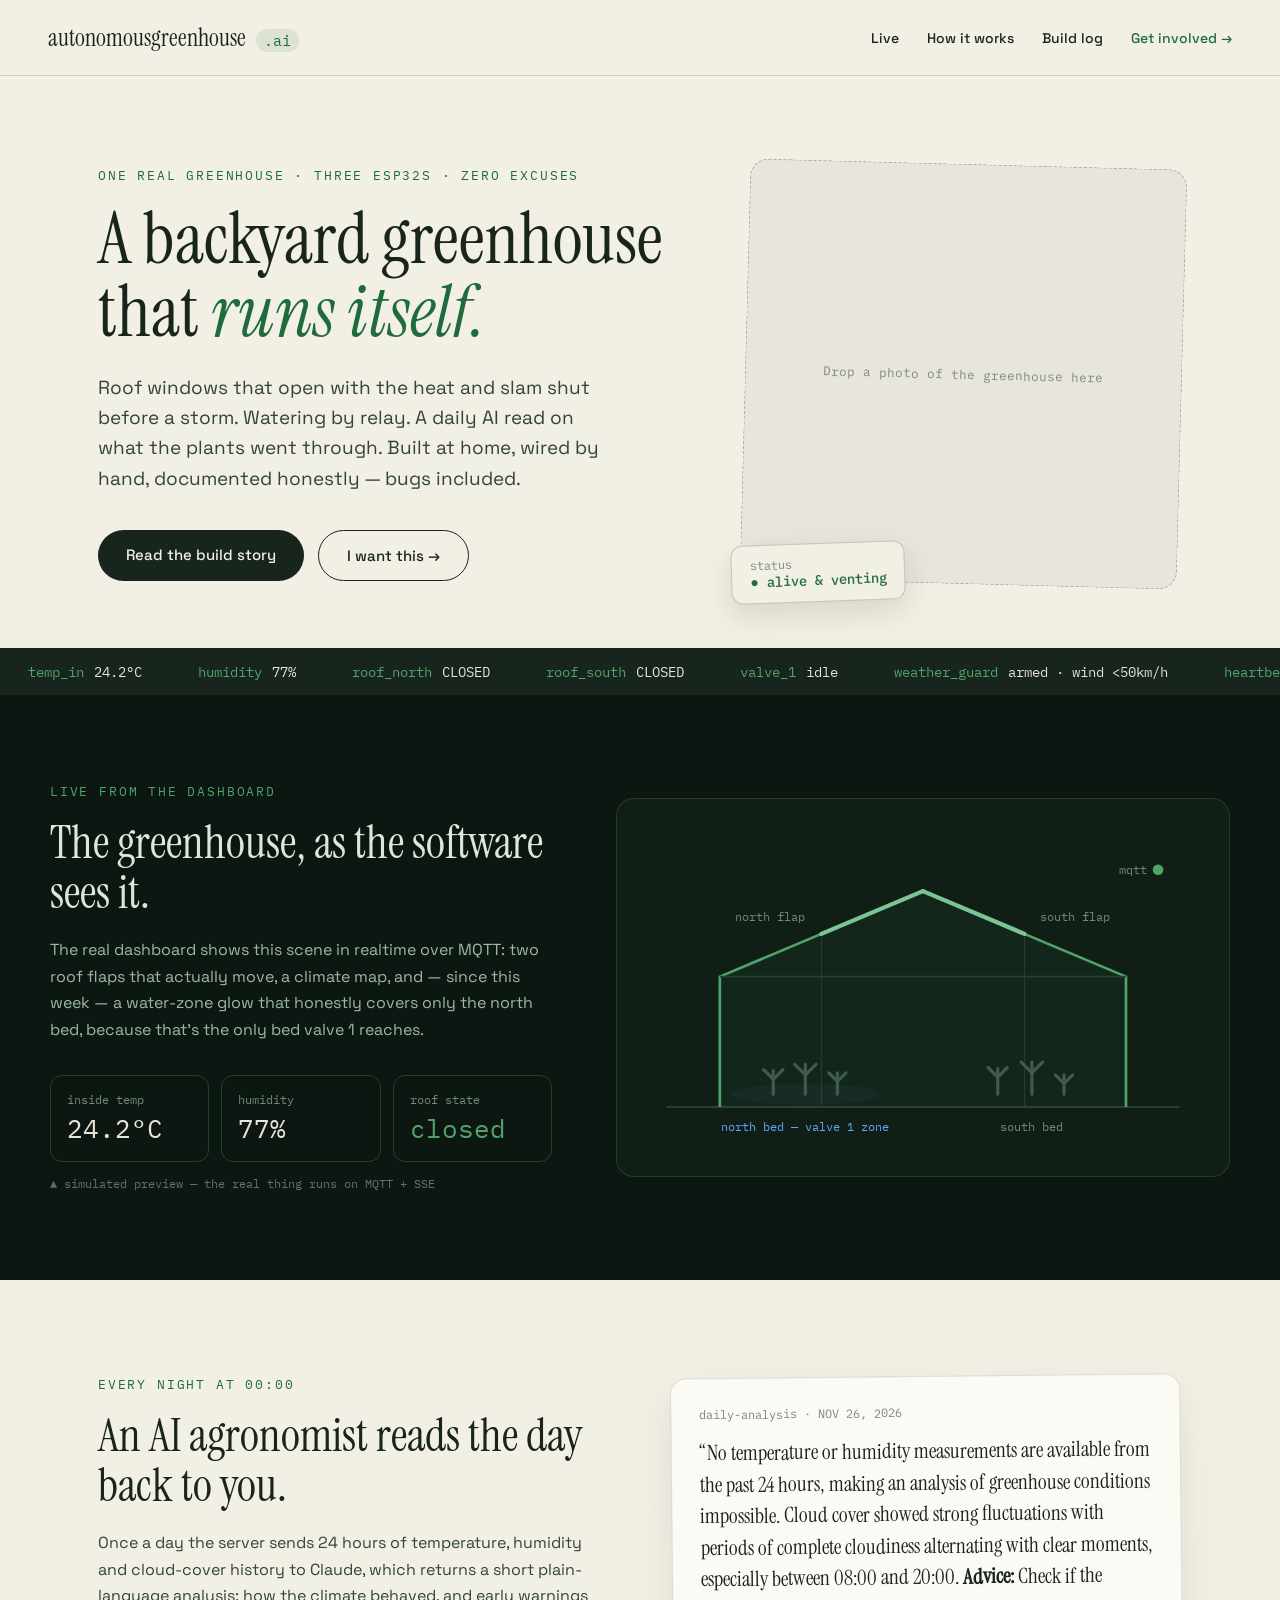
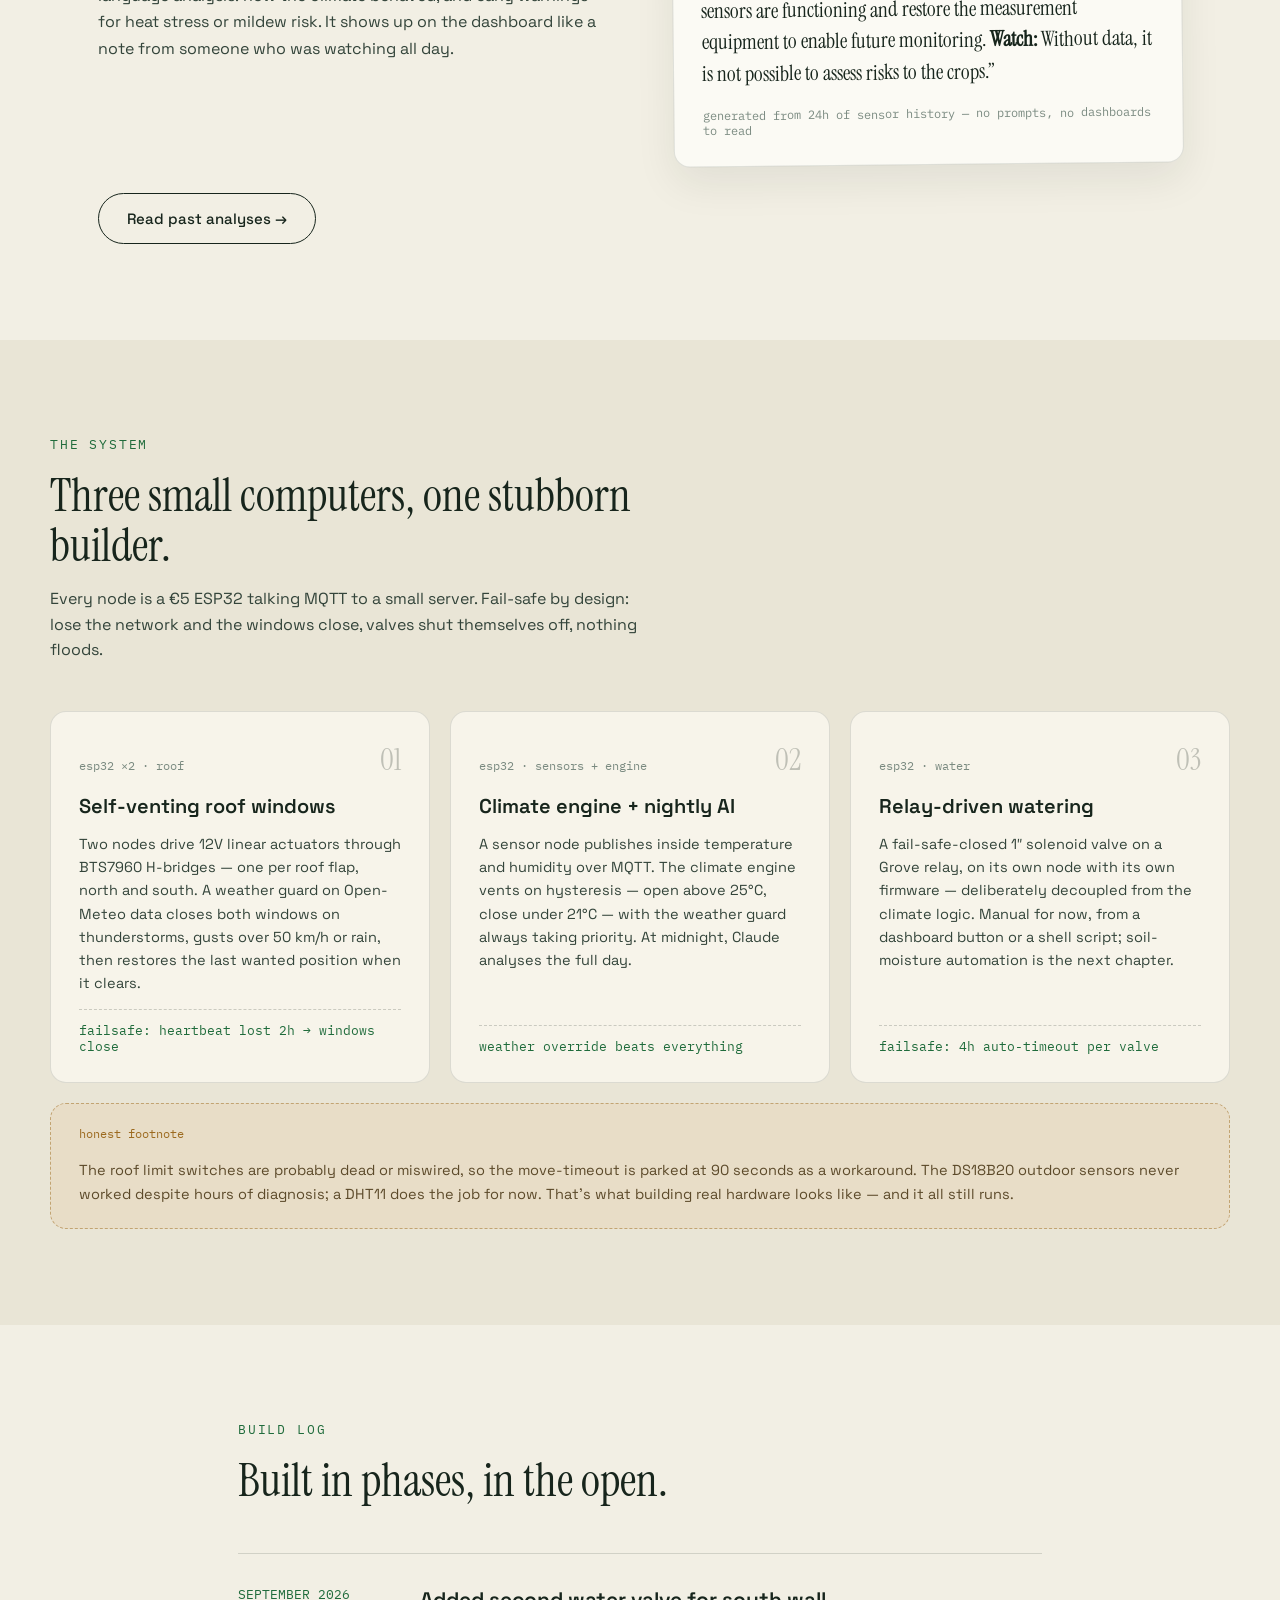
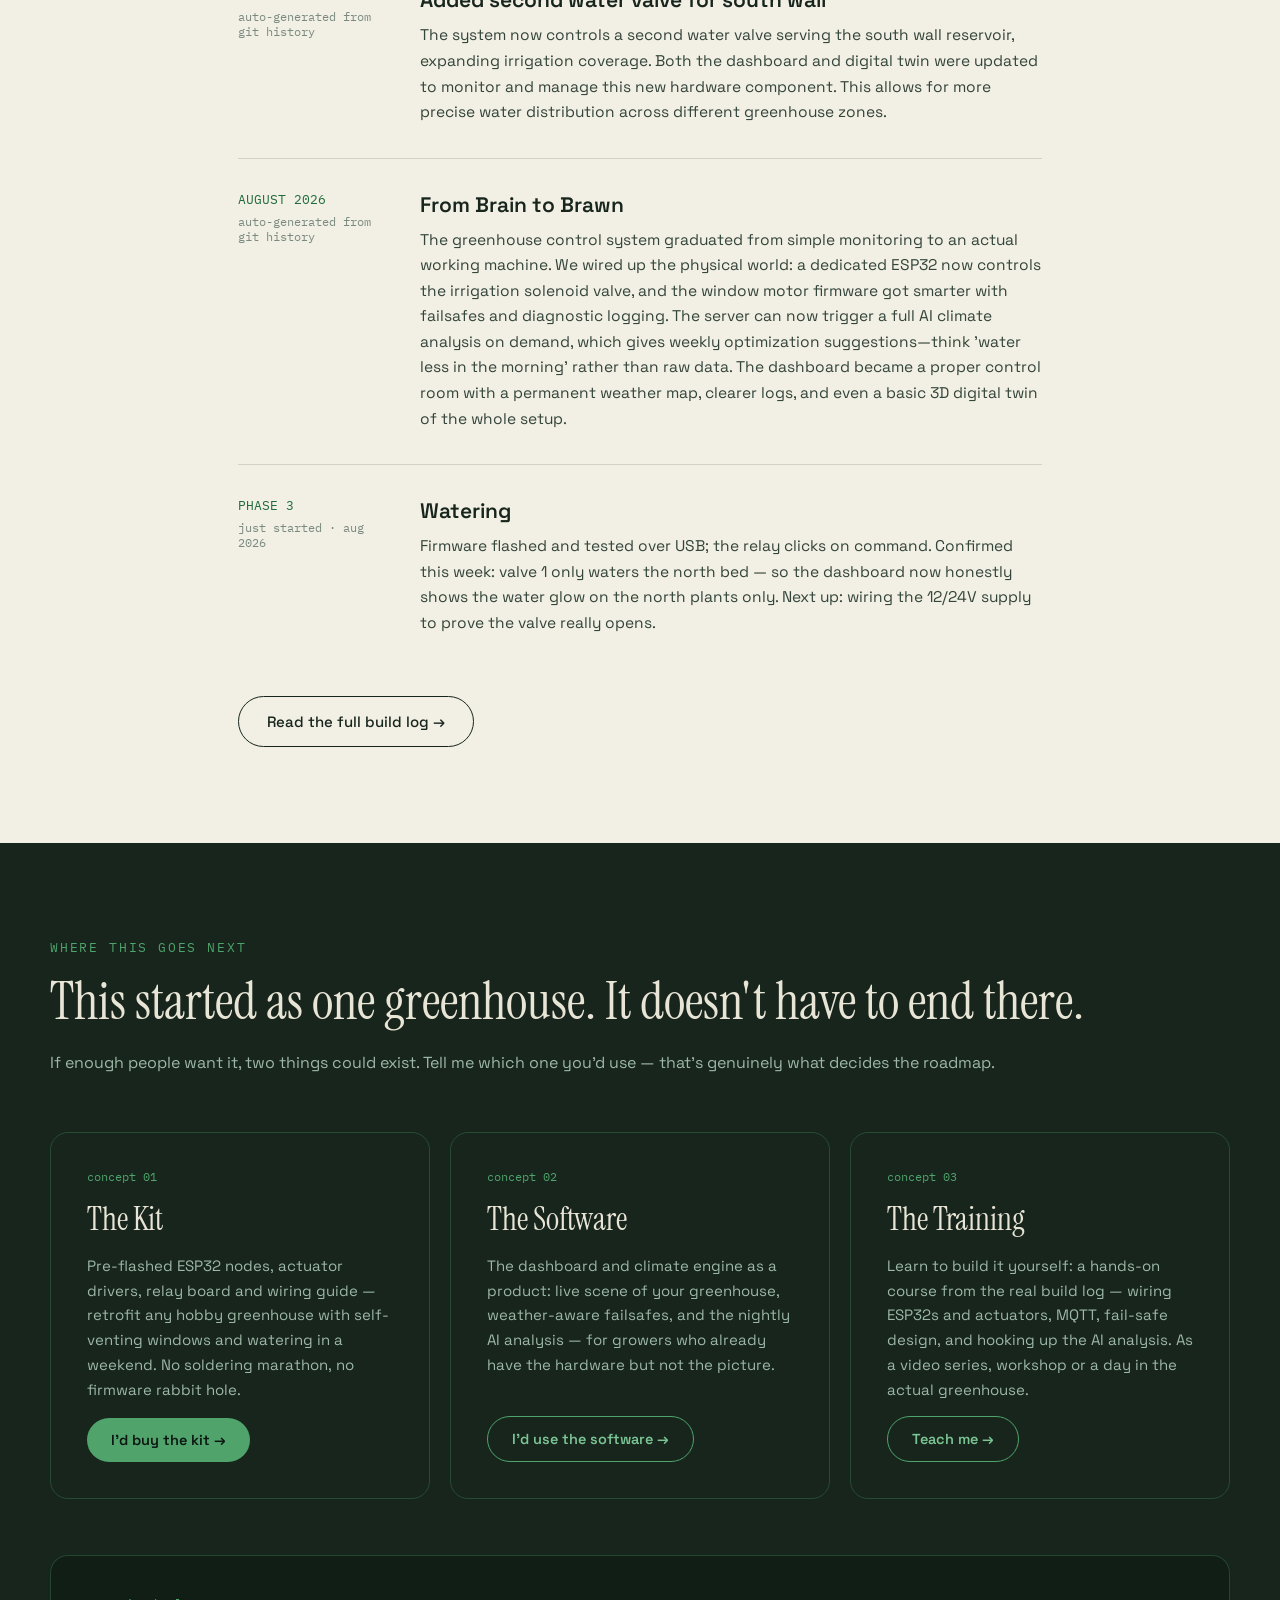
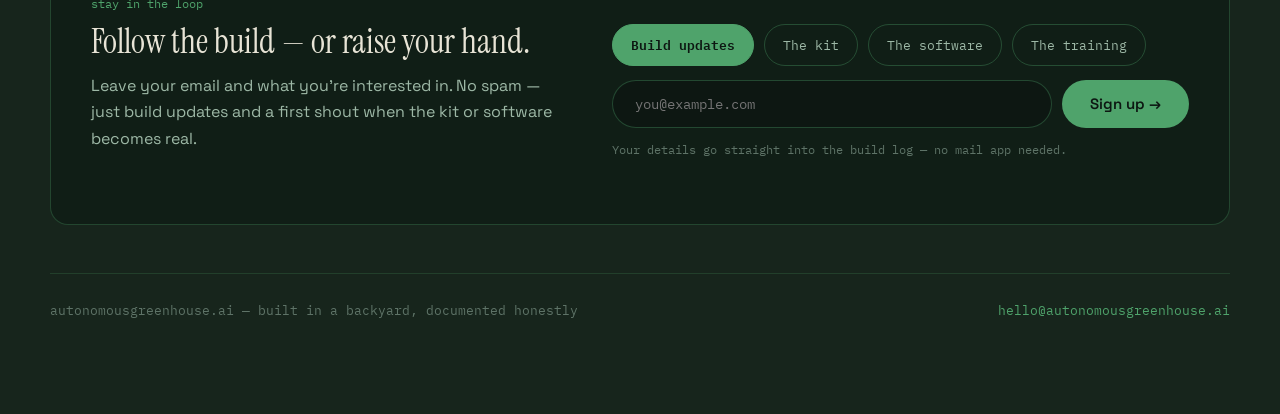
==== commit b702810e: "Daily AI analysis: NOV 26, 2026" ====
--- a/index.html
+++ b/index.html
@@ -146,11 +146,11 @@
       <p class="body-light">Once a day the server sends 24 hours of temperature, humidity and cloud-cover history to Claude, which returns a short plain-language analysis: how the climate behaved, and early warnings for heat stress or mildew risk. It shows up on the dashboard like a note from someone who was watching all day.</p>
     </div>
     <!-- LATEST-ANALYSIS-START — kas/scripts/daily-analysis-site-update.mjs keeps this in sync with the newest row of ai-analyses.html -->
-    <div class="ai-card" data-auto-ts="1795564834622">
+    <div class="ai-card" data-auto-ts="1795651240609">
       <div class="ai-card-head">
-        <div class="ai-card-tag">daily-analysis &middot; NOV 25, 2026</div>
-      </div>
-      <p class="ai-quote">&ldquo;No temperature or humidity measurements are available for the past 24 hours, preventing any analysis of greenhouse climate conditions. Cloud cover shows a varying pattern with periods of full cloudiness (at night and in the morning) and clear periods (during the day), which would normally cause temperature fluctuations, but without measurement data, the actual effects remain unknown. <strong>Advice:</strong> Check if the sensors are functioning and restore the data stream to enable monitoring. <strong>Watch:</strong> Without measurements, the risk of temperature- or humidity-related problems cannot be estimated; maintain visual inspection of crops for signs of stress.&rdquo;</p>
+        <div class="ai-card-tag">daily-analysis &middot; NOV 26, 2026</div>
+      </div>
+      <p class="ai-quote">&ldquo;No temperature or humidity measurements are available from the past 24 hours, making an analysis of greenhouse conditions impossible. Cloud cover showed strong fluctuations with periods of complete cloudiness alternating with clear moments, especially between 08:00 and 20:00. <strong>Advice:</strong> Check if the sensors are functioning and restore the measurement equipment to enable future monitoring. <strong>Watch:</strong> Without data, it is not possible to assess risks to the crops.&rdquo;</p>
       <div class="ai-card-foot">generated from 24h of sensor history — no prompts, no dashboards to read</div>
     </div>
 <!-- LATEST-ANALYSIS-END -->
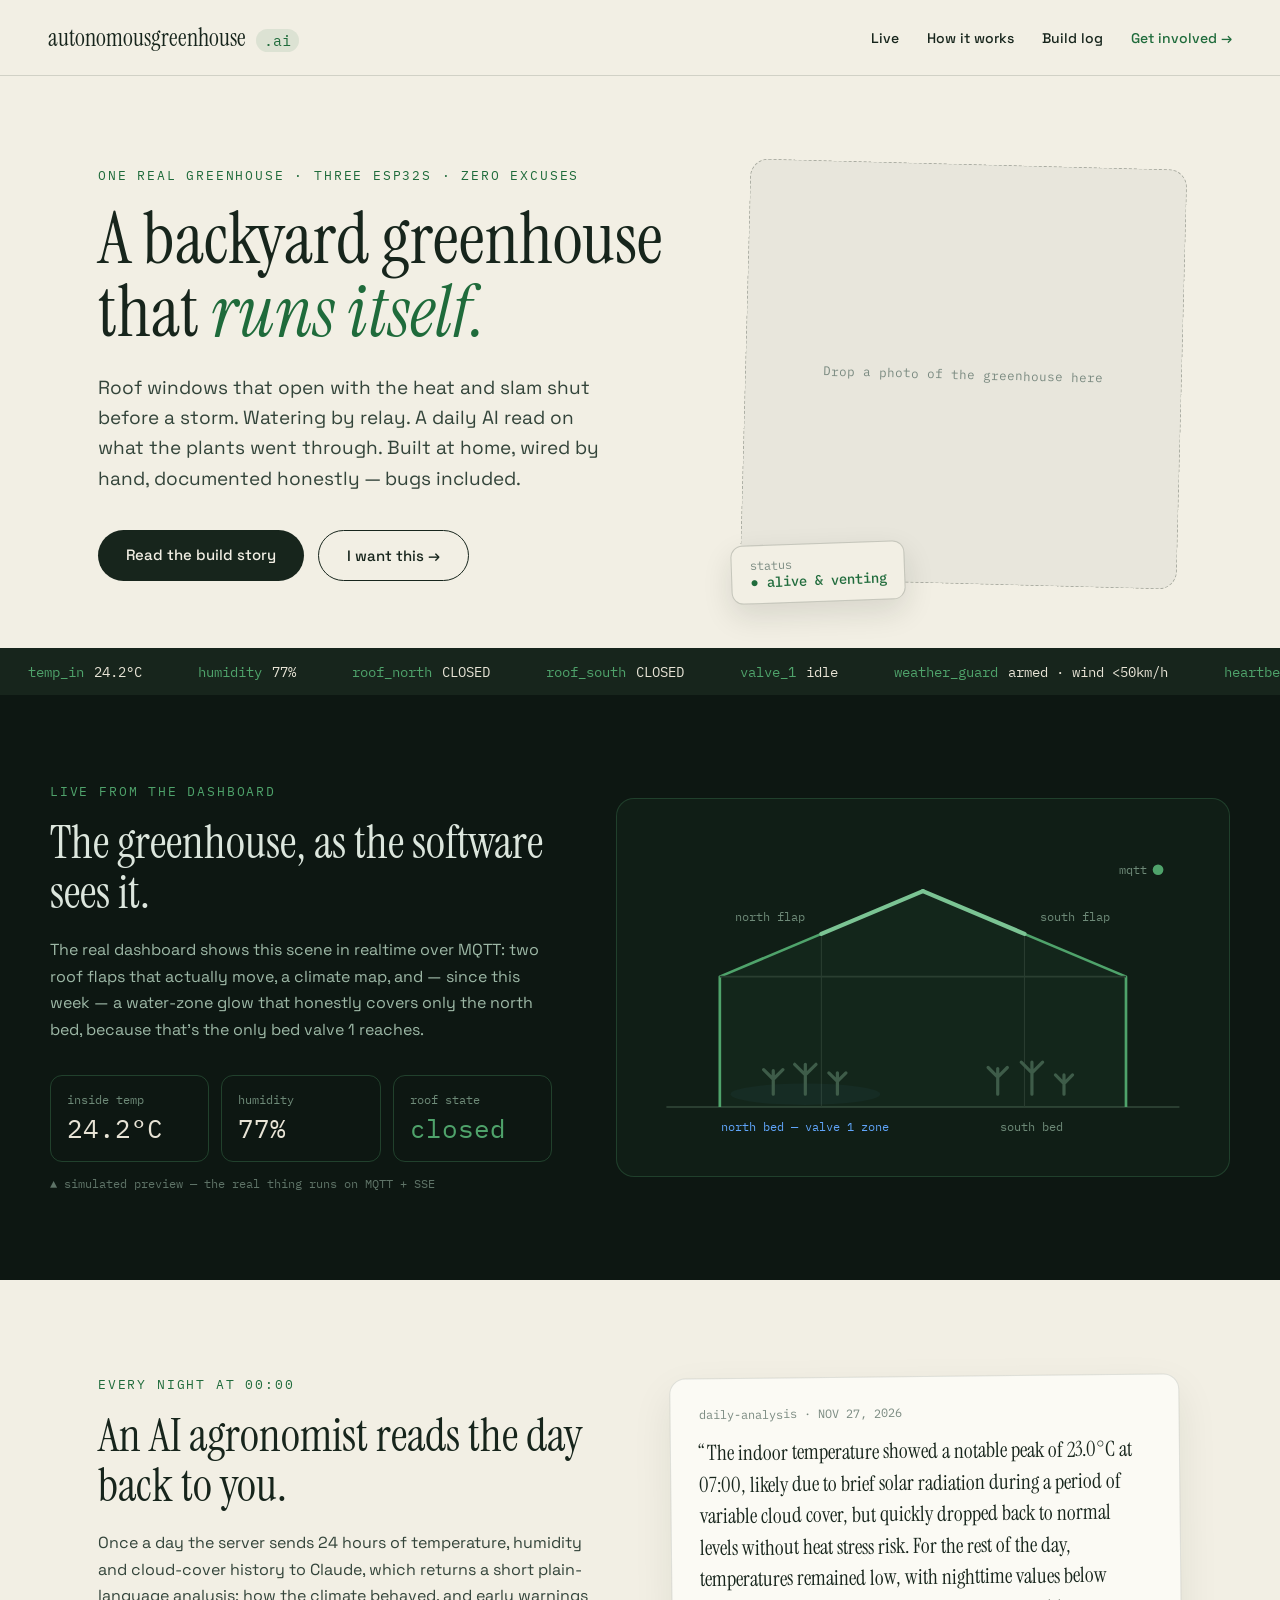
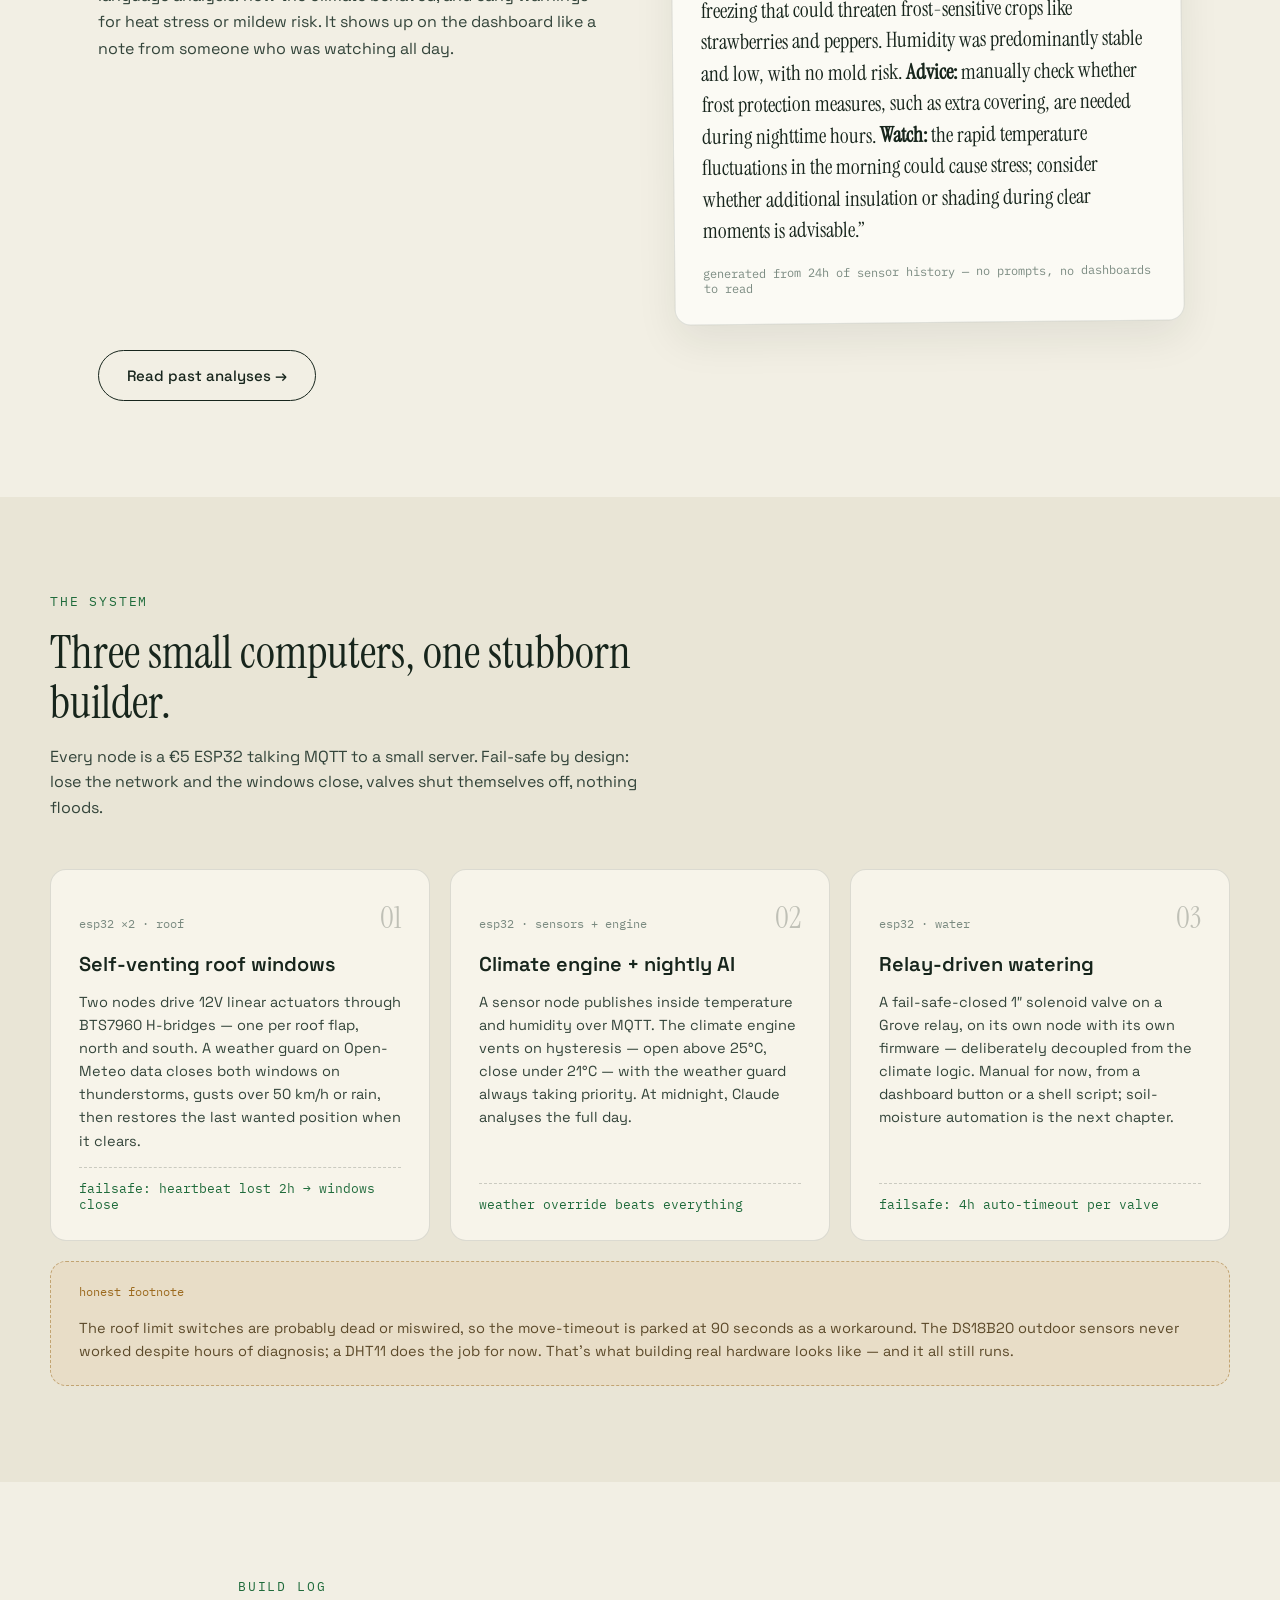
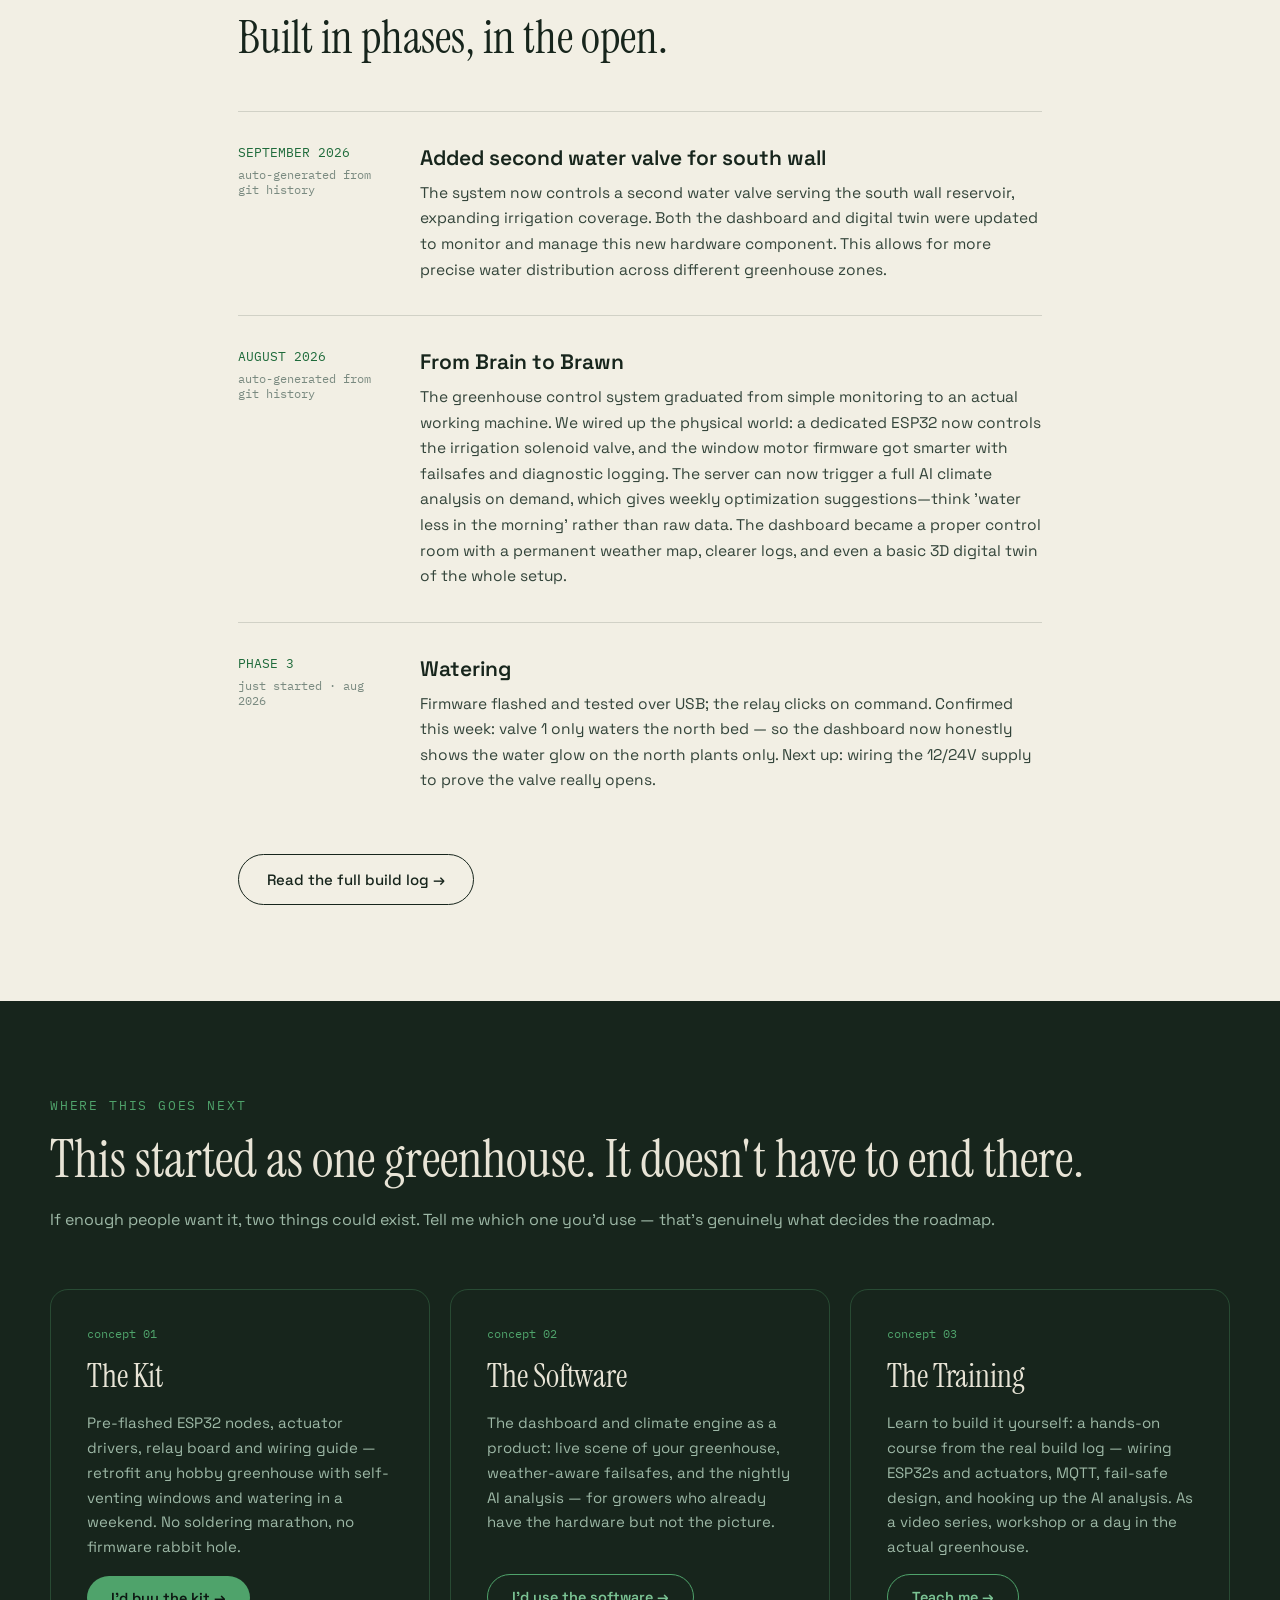
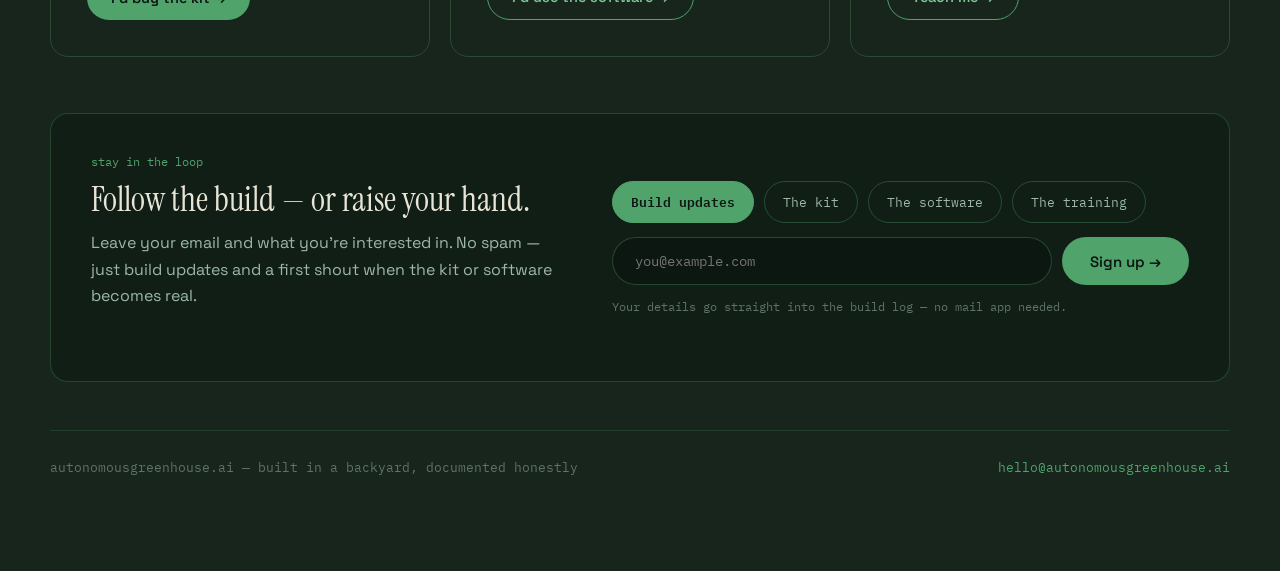
==== commit fa896a3d: "Daily AI analysis: NOV 27, 2026" ====
--- a/index.html
+++ b/index.html
@@ -146,11 +146,11 @@
       <p class="body-light">Once a day the server sends 24 hours of temperature, humidity and cloud-cover history to Claude, which returns a short plain-language analysis: how the climate behaved, and early warnings for heat stress or mildew risk. It shows up on the dashboard like a note from someone who was watching all day.</p>
     </div>
     <!-- LATEST-ANALYSIS-START — kas/scripts/daily-analysis-site-update.mjs keeps this in sync with the newest row of ai-analyses.html -->
-    <div class="ai-card" data-auto-ts="1795651240609">
+    <div class="ai-card" data-auto-ts="1795737646480">
       <div class="ai-card-head">
-        <div class="ai-card-tag">daily-analysis &middot; NOV 26, 2026</div>
-      </div>
-      <p class="ai-quote">&ldquo;No temperature or humidity measurements are available from the past 24 hours, making an analysis of greenhouse conditions impossible. Cloud cover showed strong fluctuations with periods of complete cloudiness alternating with clear moments, especially between 08:00 and 20:00. <strong>Advice:</strong> Check if the sensors are functioning and restore the measurement equipment to enable future monitoring. <strong>Watch:</strong> Without data, it is not possible to assess risks to the crops.&rdquo;</p>
+        <div class="ai-card-tag">daily-analysis &middot; NOV 27, 2026</div>
+      </div>
+      <p class="ai-quote">&ldquo;The indoor temperature showed a notable peak of 23.0°C at 07:00, likely due to brief solar radiation during a period of variable cloud cover, but quickly dropped back to normal levels without heat stress risk. For the rest of the day, temperatures remained low, with nighttime values below freezing that could threaten frost-sensitive crops like strawberries and peppers. Humidity was predominantly stable and low, with no mold risk. <strong>Advice:</strong> manually check whether frost protection measures, such as extra covering, are needed during nighttime hours. <strong>Watch:</strong> the rapid temperature fluctuations in the morning could cause stress; consider whether additional insulation or shading during clear moments is advisable.&rdquo;</p>
       <div class="ai-card-foot">generated from 24h of sensor history — no prompts, no dashboards to read</div>
     </div>
 <!-- LATEST-ANALYSIS-END -->
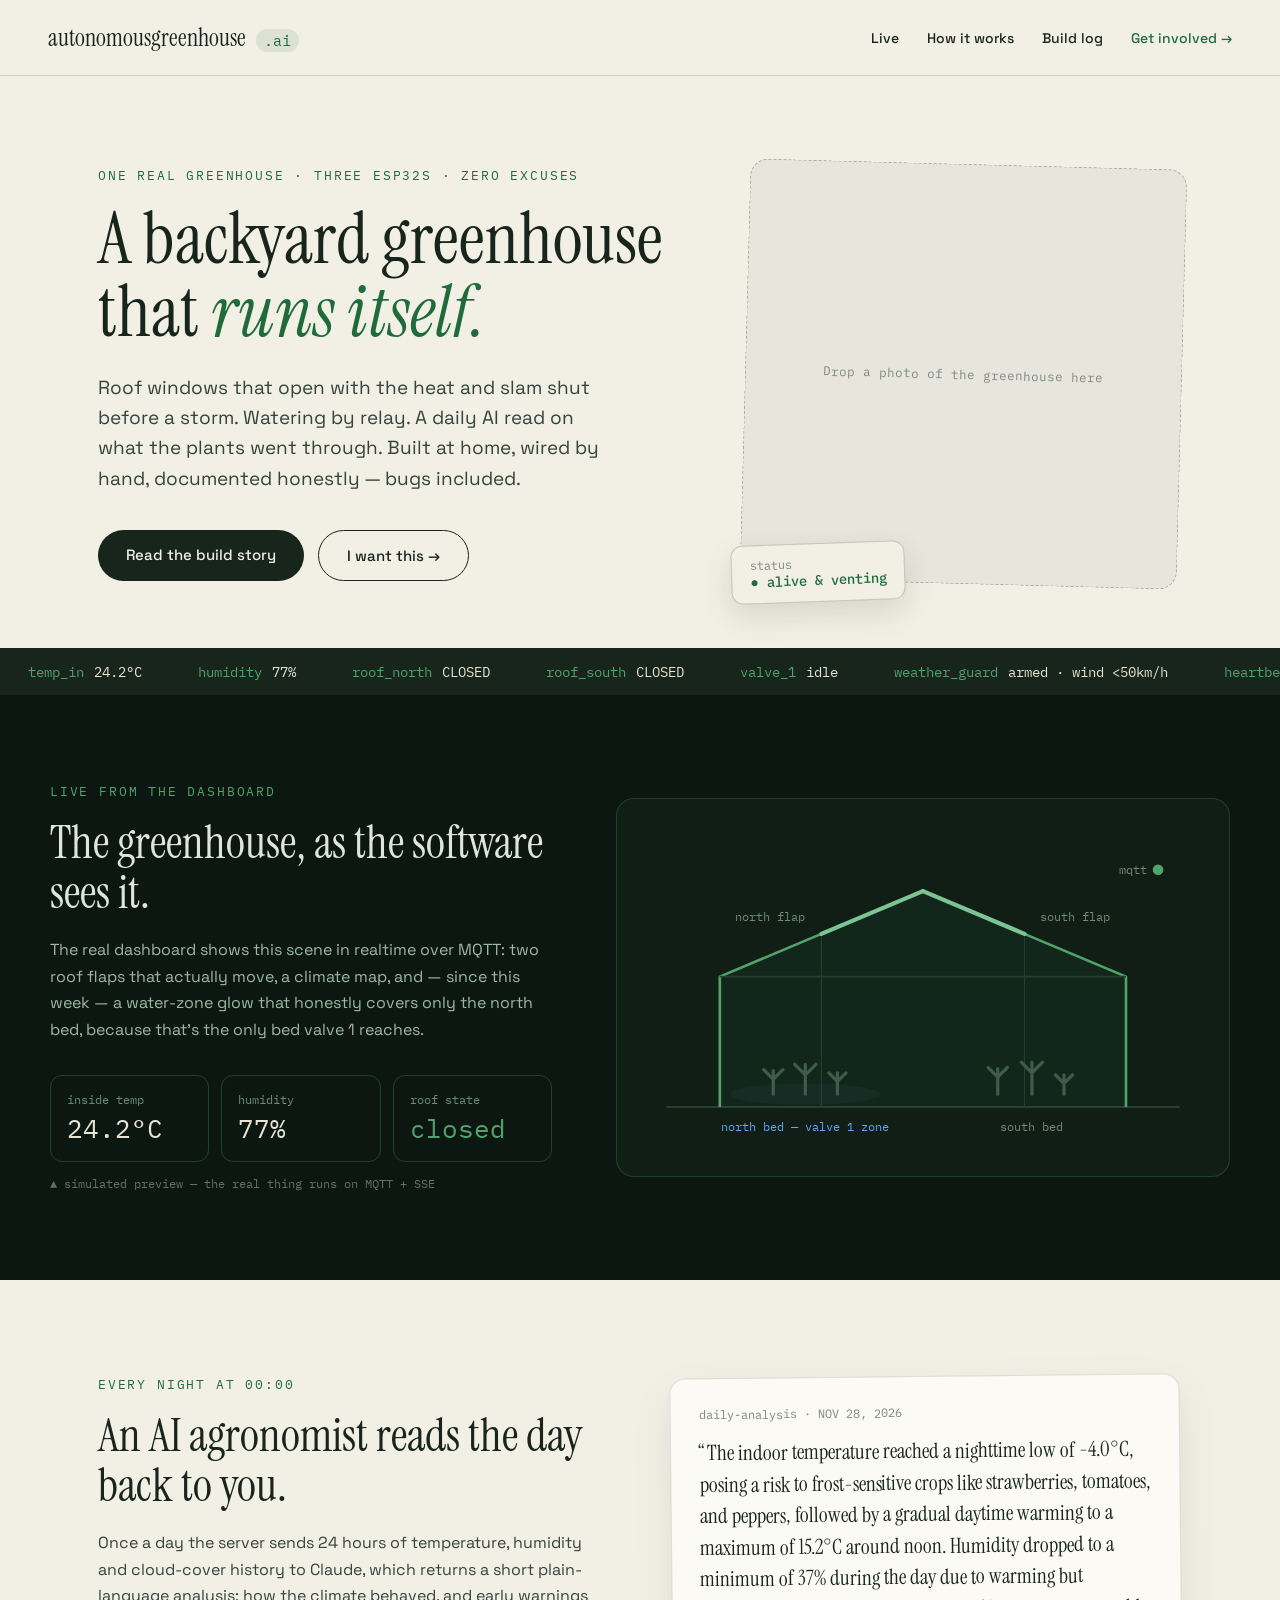
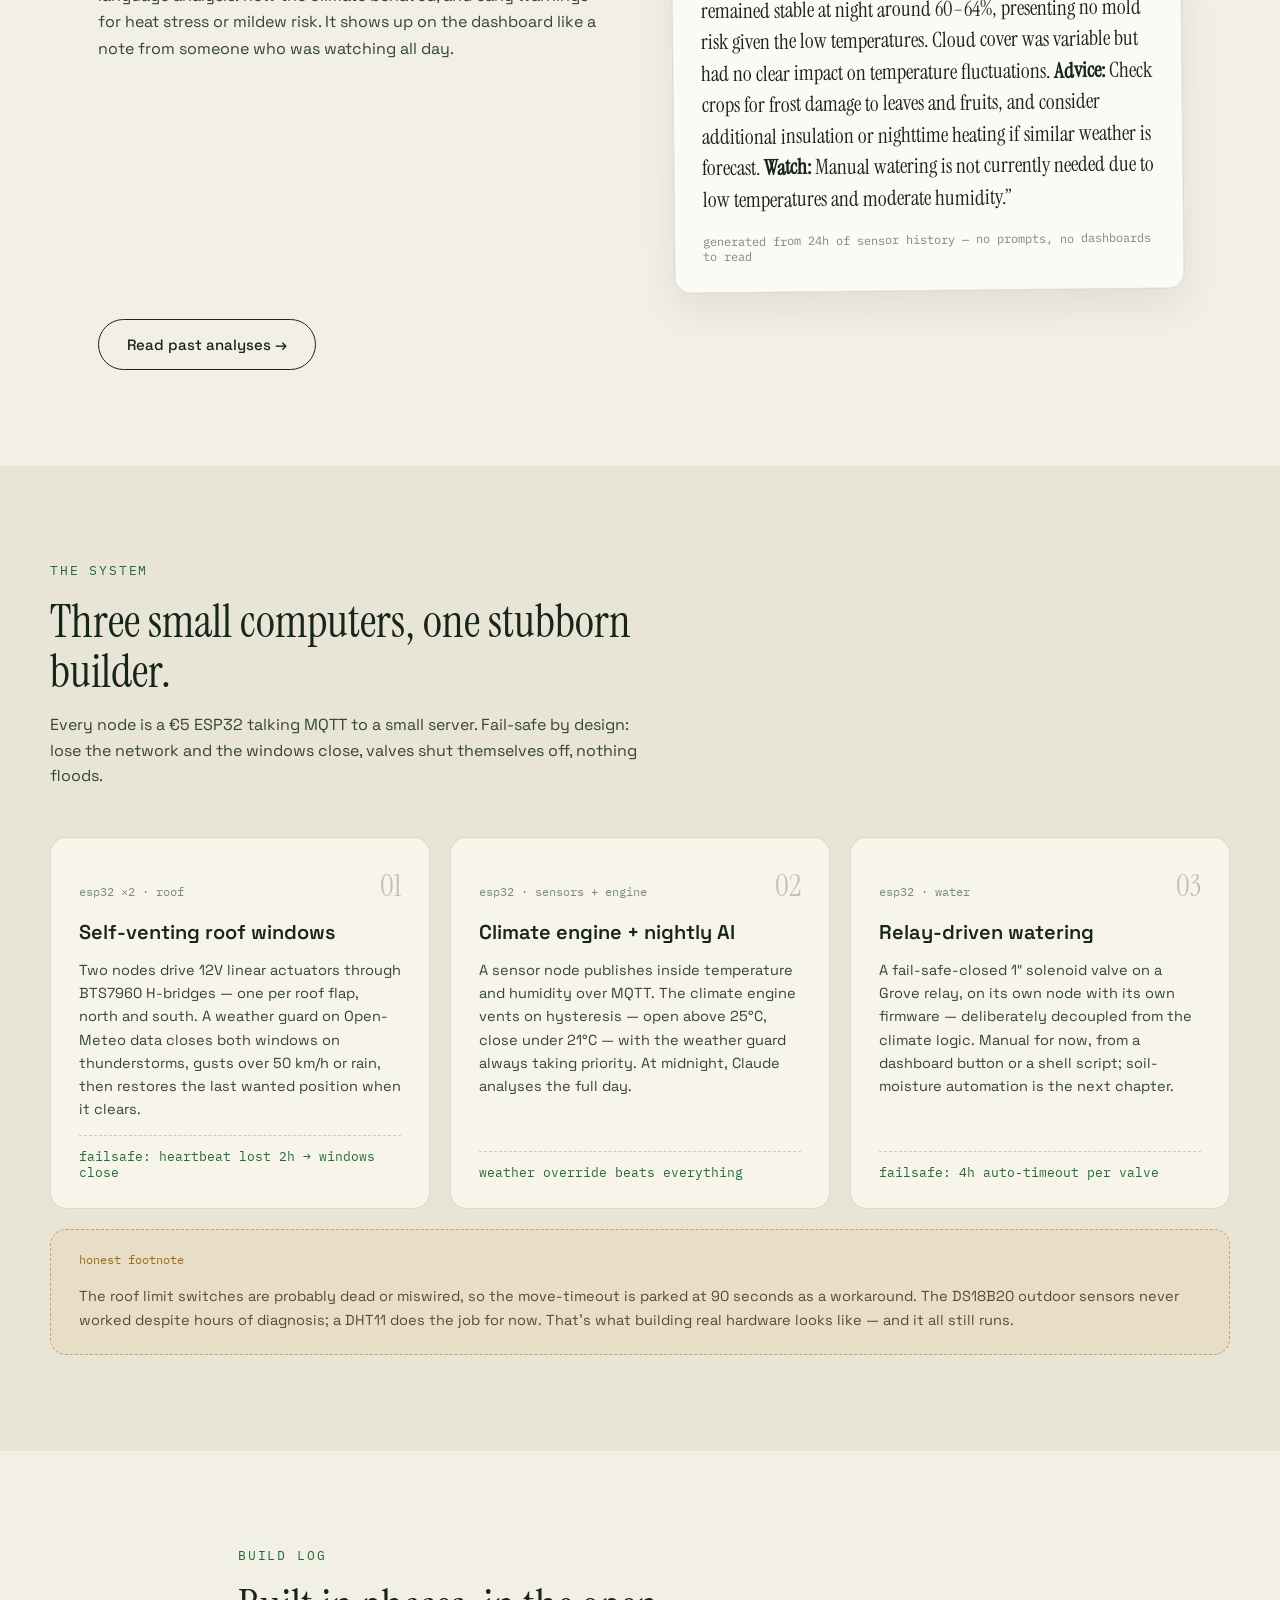
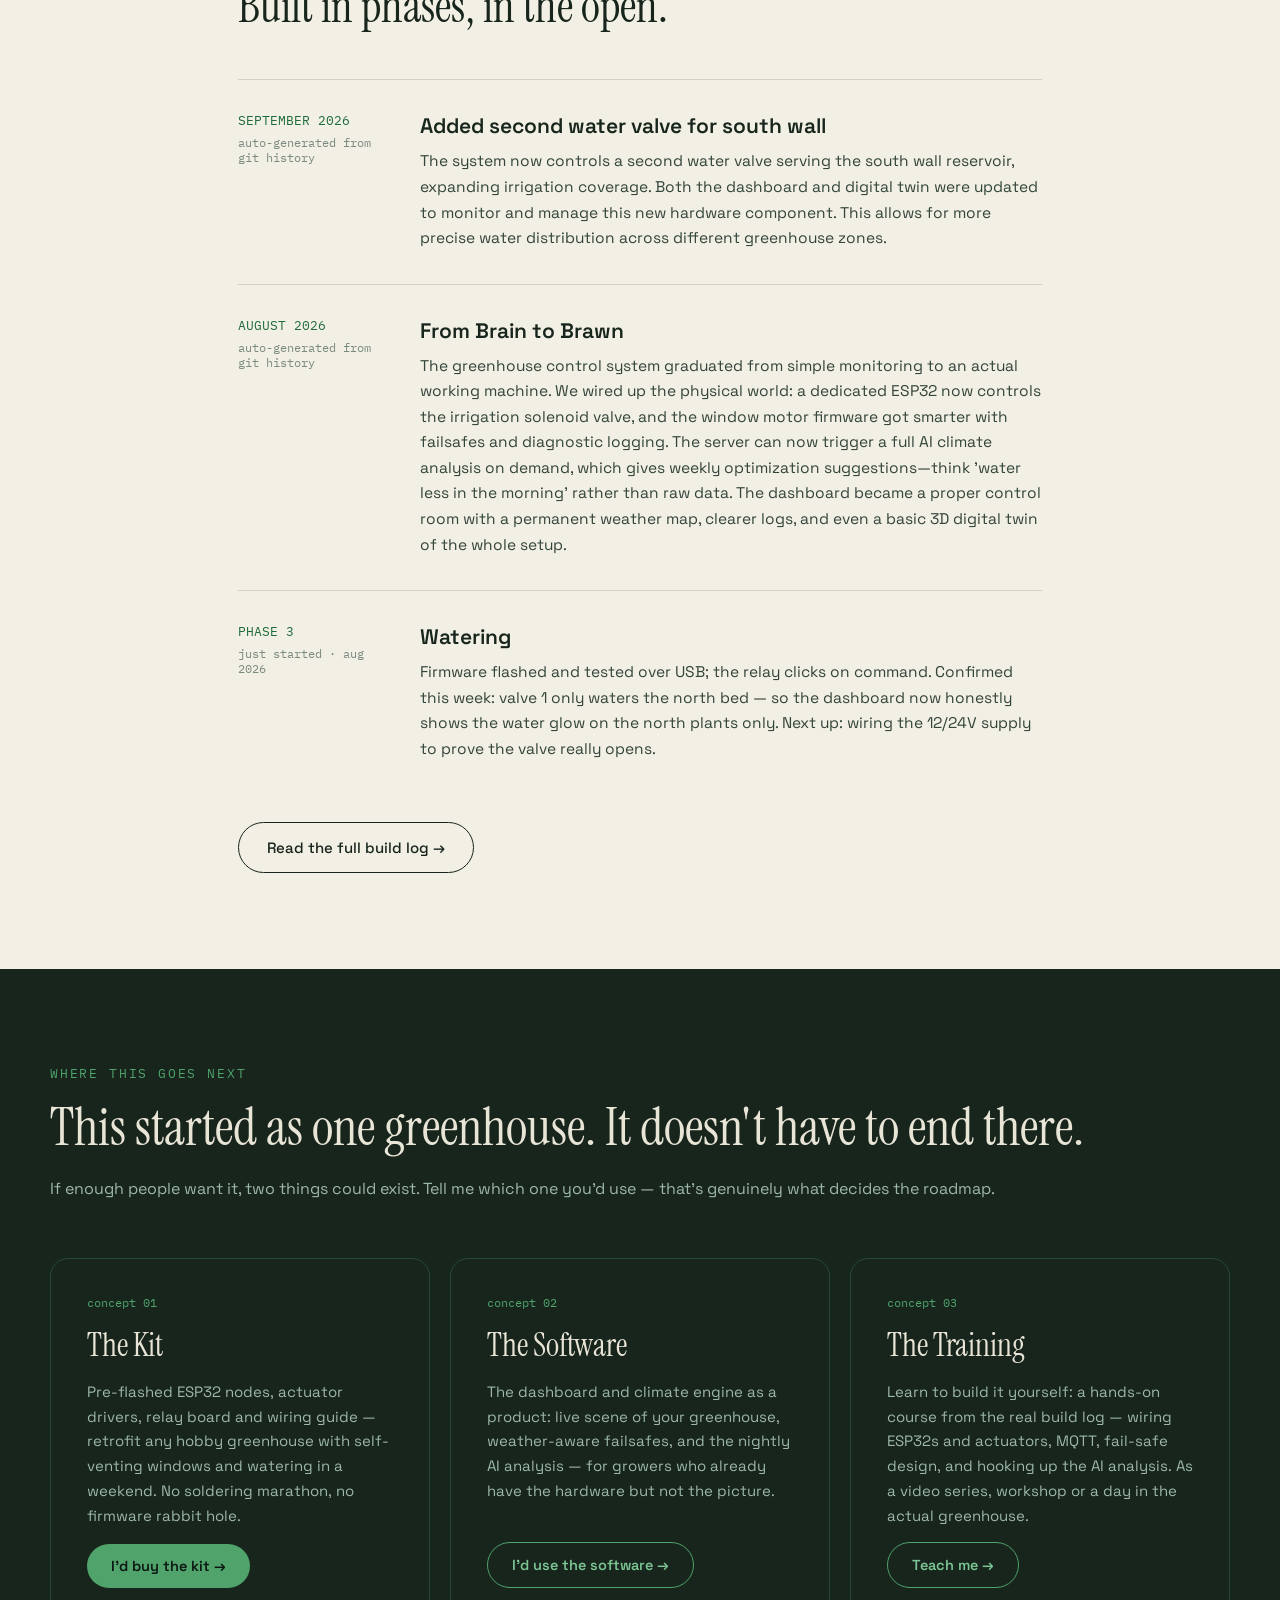
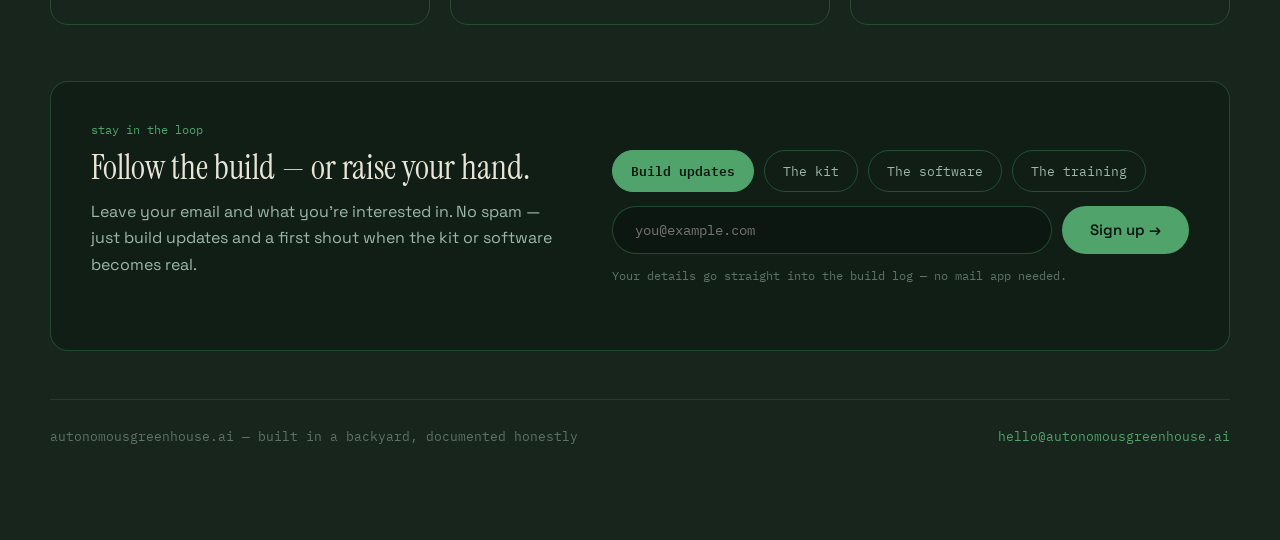
==== commit 9820fee6: "Daily AI analysis: NOV 28, 2026" ====
--- a/index.html
+++ b/index.html
@@ -146,11 +146,11 @@
       <p class="body-light">Once a day the server sends 24 hours of temperature, humidity and cloud-cover history to Claude, which returns a short plain-language analysis: how the climate behaved, and early warnings for heat stress or mildew risk. It shows up on the dashboard like a note from someone who was watching all day.</p>
     </div>
     <!-- LATEST-ANALYSIS-START — kas/scripts/daily-analysis-site-update.mjs keeps this in sync with the newest row of ai-analyses.html -->
-    <div class="ai-card" data-auto-ts="1795737646480">
+    <div class="ai-card" data-auto-ts="1795824054104">
       <div class="ai-card-head">
-        <div class="ai-card-tag">daily-analysis &middot; NOV 27, 2026</div>
-      </div>
-      <p class="ai-quote">&ldquo;The indoor temperature showed a notable peak of 23.0°C at 07:00, likely due to brief solar radiation during a period of variable cloud cover, but quickly dropped back to normal levels without heat stress risk. For the rest of the day, temperatures remained low, with nighttime values below freezing that could threaten frost-sensitive crops like strawberries and peppers. Humidity was predominantly stable and low, with no mold risk. <strong>Advice:</strong> manually check whether frost protection measures, such as extra covering, are needed during nighttime hours. <strong>Watch:</strong> the rapid temperature fluctuations in the morning could cause stress; consider whether additional insulation or shading during clear moments is advisable.&rdquo;</p>
+        <div class="ai-card-tag">daily-analysis &middot; NOV 28, 2026</div>
+      </div>
+      <p class="ai-quote">&ldquo;The indoor temperature reached a nighttime low of -4.0°C, posing a risk to frost-sensitive crops like strawberries, tomatoes, and peppers, followed by a gradual daytime warming to a maximum of 15.2°C around noon. Humidity dropped to a minimum of 37% during the day due to warming but remained stable at night around 60–64%, presenting no mold risk given the low temperatures. Cloud cover was variable but had no clear impact on temperature fluctuations. <strong>Advice:</strong> Check crops for frost damage to leaves and fruits, and consider additional insulation or nighttime heating if similar weather is forecast. <strong>Watch:</strong> Manual watering is not currently needed due to low temperatures and moderate humidity.&rdquo;</p>
       <div class="ai-card-foot">generated from 24h of sensor history — no prompts, no dashboards to read</div>
     </div>
 <!-- LATEST-ANALYSIS-END -->
